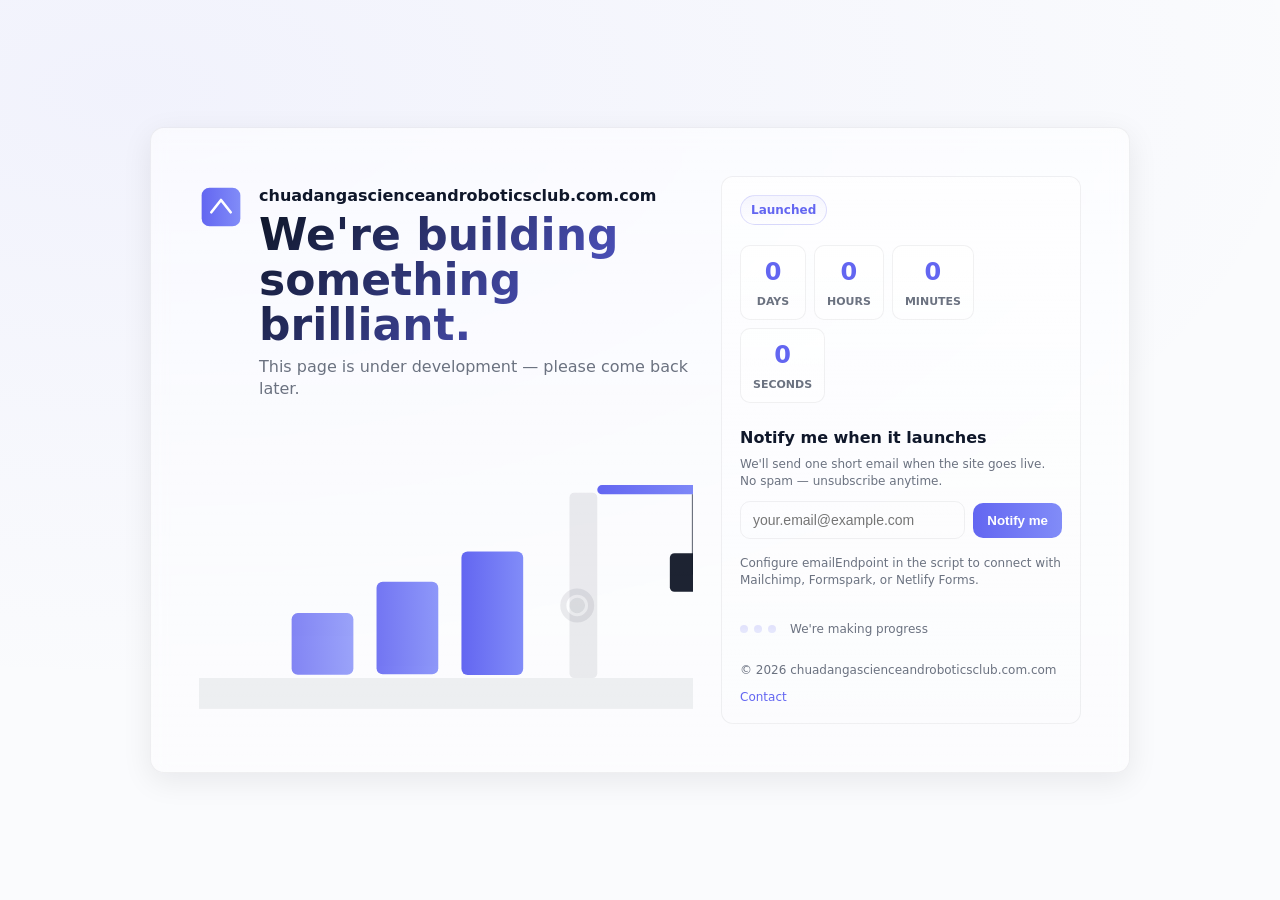
==== index.html @ 683933fe "Create index.html" ====
<!doctype html>
<html lang="en-GB">
<head>
<meta charset="utf-8">
<meta name="viewport" content="width=device-width,initial-scale=1">
<title>Site Coming Soon — YourSite</title>
<meta name="description" content="We're building something brilliant. This page is under development — please come back later.">
<meta name="theme-color" content="#6366f1">
<link rel="icon" href="data:image/svg+xml,%3Csvg xmlns='http://www.w3.org/2000/svg' viewBox='0 0 100 100'%3E%3Ccircle cx='50' cy='50' r='48' fill='%236366f1'/%3E%3Cpath d='M30 60 L50 30 L70 60' stroke='%23fff' stroke-width='6' stroke-linecap='round' stroke-linejoin='round' fill='none'/%3E%3C/svg%3E">

<!-- Structured Data -->
<script type="application/ld+json">
{
  "@context": "https://schema.org",
  "@type": "WebSite",
  "name": "YourSite",
  "url": "https://yoursite.com",
  "description": "We're building something brilliant. This page is under development — please come back later."
}
</script>

<style>
/* ==================== Base & CSS Variables ==================== */
:root {
  --bg: #fafbfd;
  --card: #ffffff;
  --muted: #6b7280;
  --accent-1: #6366f1;
  --accent-2: #818cf8;
  --glass: rgba(255, 255, 255, 0.6);
  --glass-border: rgba(16, 24, 40, 0.06);
  --text: #0f172a;
  --radius: 14px;
  --transition: 300ms cubic-bezier(0.2, 0.9, 0.2, 1);
  --focus: 3px solid rgba(99, 102, 241, 0.18);
  --success: #10b981;
  --error: #ef4444;
}

/* ==================== Reset & Layout ==================== */
*, *::before, *::after {
  box-sizing: border-box;
  margin: 0;
  padding: 0;
}

html, body {
  height: 100%;
}

body {
  font-family: Inter, ui-sans-serif, system-ui, -apple-system, BlinkMacSystemFont, 'Segoe UI', Roboto, Oxygen, Ubuntu, Cantarell, sans-serif;
  background: radial-gradient(1200px 600px at 10% 10%, rgba(99, 102, 241, 0.06), transparent),
              linear-gradient(180deg, var(--bg), var(--bg));
  color: var(--text);
  -webkit-font-smoothing: antialiased;
  -moz-osx-font-smoothing: grayscale;
  line-height: 1.4;
  padding: clamp(20px, 6vw, 48px);
  transition: background var(--transition), color var(--transition);
  display: flex;
  align-items: center;
  justify-content: center;
}

/* ==================== Main Container ==================== */
.container {
  width: 100%;
  max-width: 980px;
  background: linear-gradient(180deg, rgba(255, 255, 255, 0.6), rgba(255, 255, 255, 0.35));
  backdrop-filter: blur(8px) saturate(120%);
  border-radius: var(--radius);
  border: 1px solid var(--glass-border);
  box-shadow: 0 8px 30px rgba(2, 6, 23, 0.08);
  padding: clamp(20px, 4vw, 48px);
  display: grid;
  grid-template-columns: 1fr 360px;
  gap: 28px;
  align-items: center;
  transition: all var(--transition);
}

/* ==================== Responsive Breakpoints ==================== */

/* Tablet landscape and below (880px) */
@media (max-width: 880px) {
  .container {
    grid-template-columns: 1fr;
    padding: clamp(16px, 4vw, 32px);
    gap: 20px;
  }
  .illustration {
    order: -1;
  }
  .right {
    padding: 16px;
  }
}

/* Tablet portrait (768px) */
@media (max-width: 768px) {
  body {
    padding: clamp(16px, 4vw, 24px);
  }
  
  .container {
    padding: 20px;
    gap: 18px;
  }
  
  .header {
    flex-direction: column;
    gap: 12px;
  }
  
  .brand {
    flex-direction: row;
    align-items: center;
    gap: 10px;
  }
  
  .title {
    font-size: clamp(24px, 6vw, 36px);
  }
  
  .sub {
    font-size: clamp(14px, 3.5vw, 16px);
  }
  
  .right {
    padding: 16px;
  }
  
  .countdown {
    gap: 6px;
  }
  
  .countdown .unit {
    min-width: 60px;
    padding: 8px 10px;
  }
  
  .countdown .val {
    font-size: 1.25rem;
  }
}

/* Mobile landscape (640px) */
@media (max-width: 640px) {
  body {
    padding: 12px;
  }
  
  .container {
    padding: 16px;
    border-radius: 12px;
    gap: 16px;
  }
  
  .header {
    gap: 10px;
  }
  
  .brand svg {
    width: 36px;
    height: 36px;
  }
  
  .title {
    font-size: clamp(22px, 7vw, 28px);
    margin: 4px 0;
  }
  
  .sub {
    font-size: 14px;
    margin: 6px 0 12px 0;
  }
  
  .illustration {
    margin-top: 8px;
  }
  
  .right {
    padding: 14px;
    gap: 10px;
  }
  
  .countdown {
    grid-template-columns: repeat(2, 1fr);
    gap: 6px;
  }
  
  .countdown .unit {
    min-width: auto;
    padding: 10px 8px;
  }
  
  .countdown .val {
    font-size: 1.5rem;
  }
  
  .countdown .kv {
    font-size: 10px;
  }
  
  .form-label {
    font-size: 15px;
  }
  
  .input {
    flex-direction: column;
    gap: 8px;
  }
  
  .input input[type="email"],
  .input button {
    width: 100%;
  }
  
  .input button {
    padding: 12px 14px;
  }
  
  .footer {
    flex-direction: column;
    align-items: flex-start;
    gap: 6px;
  }
}

/* Mobile portrait (480px) */
@media (max-width: 480px) {
  body {
    padding: 10px;
  }
  
  .container {
    padding: 14px;
    gap: 14px;
  }
  
  .brand svg {
    width: 32px;
    height: 32px;
  }
  
  .brand strong {
    font-size: 0.9rem;
  }
  
  .title {
    font-size: clamp(20px, 8vw, 26px);
    line-height: 1.1;
  }
  
  .sub {
    font-size: 13px;
  }
  
  .right {
    padding: 12px;
  }
  
  .badge {
    font-size: 11px;
    padding: 5px 9px;
  }
  
  .countdown .unit {
    padding: 8px 6px;
    border-radius: 8px;
  }
  
  .countdown .val {
    font-size: 1.25rem;
  }
  
  .form-label {
    font-size: 14px;
  }
  
  .helper {
    font-size: 11px;
  }
  
  .input input[type="email"] {
    padding: 10px;
    font-size: 14px;
  }
  
  .input button {
    padding: 11px 14px;
    font-size: 14px;
  }
  
  .socials a {
    width: 36px;
    height: 36px;
  }
  
  .progress {
    gap: 5px;
  }
  
  .dot {
    width: 7px;
    height: 7px;
  }
  
  .footer {
    font-size: 11px;
  }
}

/* Small mobile (360px) */
@media (max-width: 360px) {
  body {
    padding: 8px;
  }
  
  .container {
    padding: 12px;
    gap: 12px;
  }
  
  .brand {
    gap: 8px;
  }
  
  .brand svg {
    width: 28px;
    height: 28px;
  }
  
  .brand strong {
    font-size: 0.85rem;
  }
  
  .title {
    font-size: 18px;
  }
  
  .sub {
    font-size: 12px;
  }
  
  .right {
    padding: 10px;
    gap: 8px;
  }
  
  .countdown {
    gap: 5px;
  }
  
  .countdown .unit {
    padding: 6px 4px;
    min-width: auto;
  }
  
  .countdown .val {
    font-size: 1.1rem;
  }
  
  .countdown .kv {
    font-size: 9px;
    margin-top: 2px;
  }
  
  .form-label {
    font-size: 13px;
  }
  
  .helper {
    font-size: 10px;
  }
  
  .input input[type="email"] {
    padding: 9px;
    font-size: 13px;
  }
  
  .input button {
    padding: 10px 12px;
    font-size: 13px;
  }
  
  .socials a {
    width: 34px;
    height: 34px;
  }
  
  .socials svg {
    width: 14px;
    height: 14px;
  }
  
  .progress .kv {
    font-size: 11px;
  }
}

/* Extra wide screens (1400px+) */
@media (min-width: 1400px) {
  .container {
    max-width: 1200px;
    padding: clamp(32px, 5vw, 60px);
    gap: 40px;
  }
  
  .title {
    font-size: clamp(36px, 4vw, 52px);
  }
  
  .sub {
    font-size: clamp(16px, 2vw, 18px);
  }
  
  .right {
    padding: 24px;
  }
  
  .countdown .unit {
    min-width: 80px;
    padding: 14px 16px;
  }
  
  .countdown .val {
    font-size: 2rem;
  }
}

/* Landscape orientation adjustments */
@media (max-height: 600px) and (orientation: landscape) {
  body {
    padding: 12px;
  }
  
  .container {
    padding: 16px;
    gap: 16px;
  }
  
  .illustration {
    max-width: 400px;
  }
  
  .title {
    font-size: clamp(20px, 4vw, 32px);
    margin: 4px 0;
  }
  
  .sub {
    font-size: 14px;
    margin: 4px 0 8px 0;
  }
  
  .right {
    padding: 12px;
    gap: 8px;
  }
  
  .countdown {
    gap: 6px;
  }
  
  .countdown .unit {
    padding: 6px 8px;
  }
  
  .countdown .val {
    font-size: 1.2rem;
  }
  
  .countdown .kv {
    font-size: 10px;
  }
}

/* ==================== Header & Branding ==================== */
.header {
  display: flex;
  gap: 16px;
  align-items: flex-start;
}

.brand {
  display: flex;
  gap: 12px;
  align-items: center;
}

.brand strong {
  display: block;
  font-size: 1rem;
  letter-spacing: 0.2px;
}

.title {
  font-size: clamp(28px, 4.5vw, 44px);
  margin: 6px 0;
  font-weight: 700;
  line-height: 1.02;
  background: linear-gradient(135deg, var(--text) 0%, var(--accent-1) 100%);
  -webkit-background-clip: text;
  -webkit-text-fill-color: transparent;
  background-clip: text;
}

.sub {
  color: var(--muted);
  margin: 8px 0 16px 0;
  font-size: clamp(14px, 2.2vw, 16px);
}

/* ==================== Illustration ==================== */
.illustration {
  margin-top: 14px;
  animation: float 3s ease-in-out infinite;
}

@keyframes float {
  0%, 100% {
    transform: translateY(0);
  }
  50% {
    transform: translateY(-10px);
  }
}

.illustration svg {
  width: 100%;
  height: auto;
}

/* ==================== Right Column (Form Area) ==================== */
.right {
  background: linear-gradient(180deg, var(--glass), rgba(255, 255, 255, 0.02));
  border-radius: 12px;
  padding: 18px;
  border: 1px solid var(--glass-border);
  display: flex;
  flex-direction: column;
  gap: 12px;
}

/* ==================== Badge ==================== */
.badge {
  display: inline-block;
  padding: 6px 10px;
  border-radius: 999px;
  font-weight: 600;
  font-size: 12px;
  color: var(--accent-1);
  border: 1px solid rgba(99, 102, 241, 0.2);
  background: linear-gradient(180deg, rgba(99, 102, 241, 0.06), transparent);
  animation: pulse 2s ease-in-out infinite;
}

@keyframes pulse {
  0%, 100% {
    opacity: 1;
  }
  50% {
    opacity: 0.7;
  }
}

/* ==================== Countdown Timer ==================== */
.countdown {
  display: flex;
  gap: 8px;
  align-items: center;
  flex-wrap: wrap;
  margin-top: 8px;
}

.countdown .unit {
  background: linear-gradient(180deg, rgba(255, 255, 255, 0.6), rgba(255, 255, 255, 0.45));
  padding: 10px 12px;
  border-radius: 10px;
  min-width: 66px;
  text-align: center;
  font-weight: 600;
  font-size: 0.95rem;
  border: 1px solid var(--glass-border);
}

.countdown .val {
  display: block;
  color: var(--accent-1);
  font-size: 1.5rem;
  font-weight: 700;
}

.countdown .kv {
  display: block;
  font-size: 11px;
  text-transform: uppercase;
  margin-top: 4px;
  color: var(--muted);
  font-weight: 600;
}

/* ==================== Form Styles ==================== */
form {
  display: flex;
  flex-direction: column;
  gap: 10px;
}

.form-label {
  font-size: 16px;
  font-weight: 600;
  margin: 6px 0 0 0;
}

.input {
  display: flex;
  gap: 8px;
  align-items: center;
}

.input input[type="email"] {
  flex: 1;
  padding: 10px 12px;
  border-radius: 10px;
  border: 1px solid var(--glass-border);
  background: transparent;
  color: var(--text);
  outline: none;
  font-size: 14px;
  transition: all var(--transition);
}

.input input[type="email"]:focus {
  box-shadow: var(--focus);
  border-color: var(--accent-1);
}

.input button {
  padding: 10px 14px;
  border-radius: 10px;
  border: 0;
  background: linear-gradient(90deg, var(--accent-1), var(--accent-2));
  color: white;
  font-weight: 700;
  cursor: pointer;
  transition: all var(--transition);
  white-space: nowrap;
}

.input button:hover {
  transform: translateY(-2px);
  box-shadow: 0 4px 12px rgba(99, 102, 241, 0.3);
}

.input button:focus {
  box-shadow: var(--focus);
}

.input button:disabled {
  opacity: 0.6;
  cursor: not-allowed;
  transform: none;
}

/* ==================== Form Messages ==================== */
.helper {
  font-size: 12px;
  color: var(--muted);
  margin-top: 6px;
}

.success {
  color: #0f5132;
  background: #d1fae5;
  padding: 8px;
  border-radius: 8px;
  font-size: 13px;
  border: 1px solid var(--success);
}

.error {
  color: #7f1d1d;
  background: #fee2e2;
  padding: 8px;
  border-radius: 8px;
  font-size: 13px;
  border: 1px solid var(--error);
}

/* ==================== Social Links ==================== */
.socials {
  display: flex;
  gap: 10px;
  align-items: center;
  margin-top: 6px;
}

.socials a {
  display: inline-flex;
  align-items: center;
  justify-content: center;
  width: 40px;
  height: 40px;
  border-radius: 10px;
  border: 1px solid var(--glass-border);
  background: var(--glass);
  text-decoration: none;
  color: var(--text);
  transition: all var(--transition);
}

.socials a:hover {
  transform: translateY(-3px);
  box-shadow: 0 4px 12px rgba(0, 0, 0, 0.1);
  background: linear-gradient(90deg, var(--accent-1), var(--accent-2));
  color: white;
}

.socials a:focus {
  box-shadow: var(--focus);
}

/* ==================== Progress Indicator ==================== */
.progress {
  display: inline-flex;
  gap: 6px;
  align-items: center;
  margin-top: 10px;
}

.dot {
  width: 8px;
  height: 8px;
  border-radius: 999px;
  background: linear-gradient(180deg, var(--accent-1), var(--accent-2));
  opacity: 0.18;
  transform: translateY(0);
  animation: bounce 1.2s infinite ease-in-out;
}

.dot:nth-child(2) {
  animation-delay: 0.15s;
}

.dot:nth-child(3) {
  animation-delay: 0.3s;
}

@keyframes bounce {
  0% {
    opacity: 0.18;
    transform: translateY(0);
  }
  50% {
    opacity: 1;
    transform: translateY(-8px);
  }
  100% {
    opacity: 0.18;
    transform: translateY(0);
  }
}

/* ==================== Footer ==================== */
.footer {
  margin-top: 12px;
  font-size: 12px;
  color: var(--muted);
  display: flex;
  justify-content: space-between;
  align-items: center;
  gap: 10px;
  flex-wrap: wrap;
}

.footer a {
  color: var(--accent-1);
  text-decoration: none;
  transition: all var(--transition);
}

.footer a:hover {
  text-decoration: underline;
}

/* ==================== Utility Classes ==================== */
.sr-only {
  position: absolute;
  width: 1px;
  height: 1px;
  padding: 0;
  margin: -1px;
  overflow: hidden;
  clip: rect(0, 0, 0, 0);
  border: 0;
}

.hidden {
  display: none !important;
}

.kv {
  font-size: 12px;
  color: var(--muted);
}

/* ==================== Focus Visible ==================== */
:focus-visible {
  outline: var(--focus);
  outline-offset: 2px;
}

button:focus,
a:focus,
input:focus {
  outline: none;
}

/* ==================== No-JS Fallback ==================== */
.no-js-fallback {
  max-width: 720px;
  margin: 0 auto;
  background: #fff;
  padding: 20px;
  border-radius: 12px;
  border: 1px solid #eee;
}

.no-js-fallback h1 {
  margin: 0 0 8px 0;
  font-size: 22px;
}

.no-js-fallback p {
  margin: 0 0 12px 0;
  color: #555;
}
</style>
</head>
<body>
  <!-- No-JS Fallback -->
  <noscript>
    <div class="no-js-fallback">
      <h1>We're building something brilliant.</h1>
      <p>This page is under development — please come back later. JavaScript appears to be disabled. Please revisit later or contact us at <a href="mailto:hello@yoursite.com">hello@yoursite.com</a>.</p>
    </div>
  </noscript>

  <main class="container" role="main" aria-labelledby="pageTitle">
    <!-- Left Column: Branding + Illustration -->
    <section aria-label="Coming soon information">
      <div class="header">
        <div class="brand" aria-hidden="true">
          <!-- Brand Logo -->
          <svg width="44" height="44" viewBox="0 0 100 100" fill="none" xmlns="http://www.w3.org/2000/svg">
            <defs>
              <linearGradient id="brandGrad" x1="0" x2="1">
                <stop offset="0" stop-color="#6366f1"/>
                <stop offset="1" stop-color="#818cf8"/>
              </linearGradient>
            </defs>
            <rect x="6" y="6" width="88" height="88" rx="18" fill="url(#brandGrad)"/>
            <path d="M28 62 L50 34 L72 62" stroke="#fff" stroke-width="6" stroke-linecap="round" stroke-linejoin="round" fill="none"/>
          </svg>
        </div>
        <div style="flex:1">
          <strong id="siteName" style="display:block">YourSite</strong>
          <h1 id="pageTitle" class="title">We're building something brilliant.</h1>
          <p class="sub">This page is under development — please come back later.</p>
        </div>
      </div>

      <!-- Animated Illustration -->
      <div class="illustration">
        <svg viewBox="0 0 640 360" width="100%" height="auto" role="img" aria-labelledby="illTitle illDesc" preserveAspectRatio="xMidYMid meet">
          <title id="illTitle">Work in progress illustration</title>
          <desc id="illDesc">An animated crane lifting blocks — symbolic of building progress.</desc>
          <defs>
            <linearGradient id="gradA" x1="0" x2="1">
              <stop offset="0" stop-color="#6366f1"/>
              <stop offset="1" stop-color="#818cf8"/>
            </linearGradient>
          </defs>

          <!-- Ground -->
          <rect x="0" y="320" width="640" height="40" fill="rgba(15,23,42,0.06)"/>

          <!-- Building Blocks -->
          <rect x="120" y="240" width="80" height="80" fill="url(#gradA)" opacity="0.8" rx="8">
            <animate attributeName="y" values="240;235;240" dur="2s" repeatCount="indefinite"/>
          </rect>
          <rect x="230" y="200" width="80" height="120" fill="url(#gradA)" opacity="0.9" rx="8">
            <animate attributeName="y" values="200;195;200" dur="2.5s" repeatCount="indefinite"/>
          </rect>
          <rect x="340" y="160" width="80" height="160" fill="url(#gradA)" rx="8">
            <animate attributeName="y" values="160;155;160" dur="3s" repeatCount="indefinite"/>
          </rect>

          <!-- Crane -->
          <g transform="translate(450,0)">
            <rect x="30" y="80" width="36" height="240" rx="6" fill="#0f172a" opacity="0.08"/>
            <g transform="translate(0,6)">
              <!-- Crane Arm -->
              <rect x="66" y="64" width="140" height="12" rx="6" fill="url(#gradA)"/>
              <!-- Cable -->
              <line x1="190" y1="76" x2="190" y2="180" stroke="#0f172a" stroke-width="3" opacity="0.6"/>
              <!-- Lifting Block -->
              <rect id="liftBlock" x="160" y="176" width="60" height="50" rx="6" fill="#111827" opacity="0.95">
                <animate attributeName="y" values="176;140;176" dur="3.6s" repeatCount="indefinite"/>
              </rect>
              <!-- Rotating Gear -->
              <g transform="translate(40,220)">
                <circle cx="0" cy="0" r="18" fill="none" stroke="#0f172a" stroke-opacity="0.08" stroke-width="8"/>
                <g id="gear">
                  <circle cx="0" cy="0" r="10" fill="#0f172a" opacity="0.08"/>
                  <animateTransform attributeName="transform" type="rotate" from="0" to="360" dur="6s" repeatCount="indefinite"/>
                </g>
              </g>
            </g>
          </g>
        </svg>
      </div>
    </section>

    <!-- Right Column: Form & Controls -->
    <aside class="right" aria-labelledby="notifyTitle">
      <!-- Badge -->
      <div style="display:flex;justify-content:flex-start;align-items:center;">
        <div class="badge" id="statusBadge" aria-hidden="true">Work in progress</div>
      </div>

      <!-- Countdown -->
      <div id="countdownWrap" aria-live="polite" aria-atomic="true">
        <div class="countdown" id="countdown"></div>
      </div>

      <!-- Form Section -->
      <div style="margin-top:6px">
        <h2 id="notifyTitle" class="form-label">Notify me when it launches</h2>
        <p class="helper">We'll send one short email when the site goes live. No spam — unsubscribe anytime.</p>
      </div>

      <!-- Email Form -->
      <form id="notifyForm" novalidate aria-describedby="formHelp">
        <div class="input">
          <label for="email" class="sr-only">Email address</label>
          <input 
            id="email" 
            name="email" 
            type="email" 
            inputmode="email" 
            placeholder="your.email@example.com" 
            aria-required="true"
            aria-label="Email address"
          >
          <button type="submit" aria-label="Notify me">Notify me</button>
        </div>
        <div id="formHelp" class="helper">Configure emailEndpoint in the script to connect with Mailchimp, Formspark, or Netlify Forms.</div>
        <div id="formFeedback" role="status" aria-live="polite"></div>
      </form>

      <!-- Social Links -->
      <div class="socials hidden" id="socials"></div>

      <!-- Progress Indicator -->
      <div class="progress" aria-hidden="true">
        <span class="dot"></span>
        <span class="dot"></span>
        <span class="dot"></span>
        <span class="kv" style="margin-left:8px">We're making progress</span>
      </div>

      <!-- Footer -->
      <div class="footer">
        <div class="kv">© <span id="year"></span> <span id="siteName2">YourSite</span></div>
        <div class="kv"><a href="mailto:hello@yoursite.com" id="contactLink">Contact</a></div>
      </div>
    </aside>
  </main>

<script>
/* ==========================================
   CONFIGURATION OBJECT
   ========================================== 
   Change these values to customize your page:
   - siteName: Your site/brand name
   - launchDate: ISO 8601 format (e.g., "2025-12-31T23:59:59") or empty to hide countdown
   - emailEndpoint: URL for email capture (Formspree, Formspark, Netlify Forms) or empty for client-side only
   - contactEmail: Contact email address
   - socials: Social media URLs or empty strings to hide icons
   - colors: Customize the color scheme (CSS color values)
*/
const CONFIG = {
  siteName: "chuadangascienceandroboticsclub.com.com",
  launchDate: "2025-12-31T23:59:59",              // Set your launch date here
  emailEndpoint: "",                               // Example: "https://formspree.io/f/your-form-id"
  contactEmail: "infiniterabbiex@gmail.com",              // Your contact email
  socials: {
    twitter: "",                                   // Example: "https://twitter.com/yourhandle"
    linkedin: "",                                  // Example: "https://linkedin.com/company/yourcompany"
    github: ""                                     // Example: "https://github.com/yourusername"
  },
  colors: {
    accent1: "#6366f1",                            // Primary accent color
    accent2: "#818cf8"                             // Secondary accent color
  }
};

/* ========================================== Apply Colors ========================================== */
(function applyColors() {
  if (CONFIG.colors) {
    const root = document.documentElement;
    if (CONFIG.colors.accent1) root.style.setProperty('--accent-1', CONFIG.colors.accent1);
    if (CONFIG.colors.accent2) root.style.setProperty('--accent-2', CONFIG.colors.accent2);
  }
})();

/* ========================================== Apply Site Name, Year & Contact ========================================== */
document.getElementById('siteName').textContent = CONFIG.siteName;
document.getElementById('siteName2').textContent = CONFIG.siteName;
document.getElementById('year').textContent = new Date().getFullYear();
document.getElementById('contactLink').href = 'mailto:' + CONFIG.contactEmail;

/* ========================================== Countdown Timer ========================================== */
(function initCountdown() {
  const countdownEl = document.getElementById('countdown');
  const statusBadge = document.getElementById('statusBadge');
  
  function isValidDate(d) {
    return d instanceof Date && !isNaN(d);
  }
  
  function renderCountdown() {
    countdownEl.innerHTML = '';
    
    if (!CONFIG.launchDate) {
      countdownEl.style.display = 'none';
      statusBadge.textContent = 'Coming soon';
      return;
    }
    
    const target = new Date(CONFIG.launchDate);
    
    if (!isValidDate(target)) {
      countdownEl.style.display = 'none';
      statusBadge.textContent = 'Coming soon';
      return;
    }
    
    statusBadge.textContent = 'Launch scheduled';
    countdownEl.style.display = 'flex';
    
    // Create countdown units
    const units = ['days', 'hours', 'minutes', 'seconds'];
    const nodeMap = {};
    
    units.forEach(u => {
      const div = document.createElement('div');
      div.className = 'unit';
      div.setAttribute('data-unit', u);
      div.innerHTML = `
        <div class="val" aria-hidden="true">—</div>
        <div class="kv">${u}</div>
      `;
      countdownEl.appendChild(div);
      nodeMap[u] = div.querySelector('.val');
    });
    
    function updateCountdown() {
      const now = new Date();
      let diff = Math.max(0, Math.floor((target - now) / 1000));
      
      if (diff <= 0) {
        nodeMap.days.textContent = '0';
        nodeMap.hours.textContent = '0';
        nodeMap.minutes.textContent = '0';
        nodeMap.seconds.textContent = '0';
        statusBadge.textContent = 'Launched';
        clearInterval(interval);
        return;
      }
      
      const days = Math.floor(diff / 86400);
      diff -= days * 86400;
      const hours = Math.floor(diff / 3600);
      diff -= hours * 3600;
      const minutes = Math.floor(diff / 60);
      diff -= minutes * 60;
      const seconds = diff;
      
      nodeMap.days.textContent = String(days).padStart(2, '0');
      nodeMap.hours.textContent = String(hours).padStart(2, '0');
      nodeMap.minutes.textContent = String(minutes).padStart(2, '0');
      nodeMap.seconds.textContent = String(seconds).padStart(2, '0');
      
      const human = `${days} days, ${hours} hours, ${minutes} minutes, ${seconds} seconds until launch.`;
      countdownEl.setAttribute('aria-label', human);
    }
    
    updateCountdown();
    const interval = setInterval(updateCountdown, 1000);
  }
  
  renderCountdown();
})();

/* ========================================== Email Form Validation ========================================== */
(function initForm() {
  const form = document.getElementById('notifyForm');
  const email = document.getElementById('email');
  const feedback = document.getElementById('formFeedback');
  
  function validateEmail(e) {
    return /^[^\s@]+@[^\s@]+\.[^\s@]+$/.test(e);
  }
  
  form.addEventListener('submit', async function(ev) {
    ev.preventDefault();
    feedback.textContent = '';
    feedback.className = '';
    
    const val = email.value.trim();
    
    // Validation
    if (!val) {
      feedback.textContent = 'Please enter your email address.';
      feedback.className = 'error';
      email.focus();
      return;
    }
    
    if (!validateEmail(val)) {
      feedback.textContent = 'Please enter a valid email address.';
      feedback.className = 'error';
      email.focus();
      return;
    }
    
    // Disable during submission
    email.disabled = true;
    const submitBtn = form.querySelector('button[type="submit"]');
    const originalText = submitBtn.textContent;
    submitBtn.disabled = true;
    submitBtn.textContent = 'Submitting...';
    
    try {
      if (CONFIG.emailEndpoint) {
        // POST to configured endpoint
        const response = await fetch(CONFIG.emailEndpoint, {
          method: 'POST',
          headers: {
            'Content-Type': 'application/json',
          },
          body: JSON.stringify({ email: val })
        });
        
        if (response.ok) {
          feedback.textContent = 'Subscription successful — thank you!';
          feedback.className = 'success';
          form.reset();
        } else {
          throw new Error('Network response was not ok');
        }
      } else {
        // Client-side only (no backend)
        await new Promise(resolve => setTimeout(resolve, 1000));
        feedback.textContent = 'Thanks — we will notify you when the site launches.';
        feedback.className = 'success';
        
        // Optional: Store locally for developer reference
        try {
          const stored = JSON.parse(localStorage.getItem('launch_signups') || '[]');
          stored.push({ email: val, timestamp: new Date().toISOString() });
          localStorage.setItem('launch_signups', JSON.stringify(stored.slice(-100)));
        } catch (e) {
          console.warn('Could not store email locally', e);
        }
        
        form.reset();
      }
    } catch (error) {
      feedback.textContent = 'Saved locally — failed to reach email service. See console for details.';
      feedback.className = 'error';
      console.error('Email submission error:', error);
    } finally {
      email.disabled = false;
      submitBtn.disabled = false;
      submitBtn.textContent = originalText;
    }
  });
})();

/* ========================================== Social Links ========================================== */
(function initSocials() {
  const socialsEl = document.getElementById('socials');
  const s = CONFIG.socials || {};
  
  // Social icon SVGs
  const icons = {
    twitter: `<svg width="16" height="16" viewBox="0 0 24 24" fill="none"><path d="M18.244 2.25h3.308l-7.227 8.26 8.502 11.24H16.17l-5.214-6.817L4.99 21.75H1.68l7.73-8.835L1.254 2.25H8.08l4.713 6.231zm-1.161 17.52h1.833L7.084 4.126H5.117z" fill="currentColor"/></svg>`,
    linkedin: `<svg width="16" height="16" viewBox="0 0 24 24" fill="none"><path d="M4.98 3.5C4.98 4.88 3.86 6 2.48 6 1.1 6 0 4.88 0 3.5 0 2.12 1.1 1 2.48 1 3.86 1 4.98 2.12 4.98 3.5zM.24 8.5h4.48V24H.24zM8.5 8.5h4.3v2.1h.1c.6-1.1 2-2.3 4.2-2.3 4.5 0 5.3 3 5.3 6.8V24h-4.5v-7.2c0-1.7 0-3.9-2.4-3.9-2.4 0-2.7 1.8-2.7 3.8V24H8.5z" fill="currentColor"/></svg>`,
    github: `<svg width="16" height="16" viewBox="0 0 24 24" fill="none"><path d="M12 .5C5.73.5.9 5.33.9 11.6c0 4.7 3.03 8.7 7.24 10.12.53.1.72-.23.72-.5 0-.25-.01-.91-.01-1.78-2.95.64-3.57-1.42-3.57-1.42-.48-1.24-1.17-1.57-1.17-1.57-.95-.65.07-.64.07-.64 1.06.07 1.62 1.09 1.62 1.09.93 1.6 2.44 1.14 3.03.87.09-.68.37-1.14.67-1.4-2.36-.27-4.84-1.18-4.84-5.28 0-1.17.42-2.12 1.11-2.87-.11-.28-.48-1.42.11-2.96 0 0 .9-.29 2.95 1.11a10.2 10.2 0 0 1 2.69-.36c.91.01 1.84.12 2.69.36 2.05-1.4 2.95-1.11 2.95-1.11.6 1.54.23 2.68.11 2.96.69.75 1.11 1.7 1.11 2.87 0 4.11-2.49 5-4.86 5.27.38.33.72.98.72 1.98 0 1.43-.01 2.58-.01 2.93 0 .27.19.61.73.5 4.2-1.42 7.23-5.42 7.23-10.12C23.1 5.33 18.27.5 12 .5z" fill="currentColor"/></svg>`
  };
  
  const links = [];
  if (s.twitter) links.push({ href: s.twitter, icon: icons.twitter, name: 'Twitter' });
  if (s.linkedin) links.push({ href: s.linkedin, icon: icons.linkedin, name: 'LinkedIn' });
  if (s.github) links.push({ href: s.github, icon: icons.github, name: 'GitHub' });
  
  if (!links.length) {
    socialsEl.style.display = 'none';
    return;
  }
  
  socialsEl.classList.remove('hidden');
  
  links.forEach(l => {
    const a = document.createElement('a');
    a.href = l.href;
    a.target = '_blank';
    a.rel = 'noopener noreferrer';
    a.innerHTML = l.icon;
    a.title = l.name;
    a.setAttribute('aria-label', l.name);
    socialsEl.appendChild(a);
  });
})();
</script>

<!--
==========================================
QUICK START GUIDE
==========================================

## Configuration
Update the CONFIG object above with your details:

1. **siteName**: Your brand/site name
2. **launchDate**: Set to "2025-12-31T23:59:59" format (or leave empty to hide countdown)
3. **emailEndpoint**: Add your email service URL (Formspree, Formspark, etc.)
4. **contactEmail**: Your contact email address
5. **colors**: Customize accent colors (CSS hex values)
6. **socials**: Add your social media URLs

## Customizing Colors
Change the colors in CONFIG.colors:
- accent1: Primary color (default: #6366f1- Indigo)
- accent2: Secondary color (default: #818cf8 - Light Indigo)

Popular color combinations:
- Blue/Cyan: accent1: "#0ea5a5", accent2: "#2563eb"
- Purple/Pink: accent1: "#9333ea", accent2: "#ec4899"
- Green/Teal: accent1: "#059669", accent2: "#06b6d4"
- Orange/Red: accent1: "#ea580c", accent2: "#dc2626"

## Email Service Integration

### Formspree (Recommended)
1. Sign up at https://formspree.io
2. Create a new form
3. Copy your endpoint: https://formspree.io/f/YOUR_FORM_ID
4. Set CONFIG.emailEndpoint = "https://formspree.io/f/YOUR_FORM_ID"

### Formspark
1. Sign up at https://formspark.io
2. Create a form and get your endpoint
3. Set CONFIG.emailEndpoint to your Formspark URL

### Netlify Forms
1. Deploy to Netlify
2. Add name="netlify" to the <form> tag
3. Submissions appear in Netlify dashboard

### Mailchimp
1. Create an embedded form in Mailchimp
2. Use the action URL as your endpoint
3. May require CORS configuration

## Countdown Timer
Set your launch date in ISO 8601 format:
- Full date & time: "2025-12-31T23:59:59"
- With timezone: "2025-12-31T23:59:59+00:00"
- Leave empty "" to hide countdown

## Copyright & Contact
The footer automatically shows:
- Current year (updates automatically)
- Your site name
- Contact email link

Both update from CONFIG settings.

## Social Media Links
Add your social URLs in CONFIG.socials:
- twitter: "https://twitter.com/yourhandle"
- linkedin: "https://linkedin.com/company/yourcompany"
- github: "https://github.com/yourusername"

Leave empty "" to hide icons.

## Deployment
This is a single HTML file - upload to:
- Netlify (drag & drop)
- Vercel
- GitHub Pages
- Any static host

## File Size
- Total: ~25-30KB (unminified)
- No external dependencies
- Loads in <1 second

## Browser Support
- Chrome/Edge: Latest 2 versions
- Firefox: Latest 2 versions
- Safari: Latest 2 versions
- Mobile: iOS 12+, Chrome Android

## Accessibility Features
✓ Semantic HTML structure
✓ ARIA labels and roles
✓ Keyboard navigation
✓ Screen reader support
✓ Focus indicators
✓ Form validation messages

## What's NOT Included
✗ Dark/Light mode toggle (removed as requested)
✗ Reduced motion toggle (removed as requested)
✗ Analytics or tracking
✗ Cookie notices
✗ Backend server

## Production Checklist
Before launching:
□ Update CONFIG with real values
□ Set launch date for countdown
□ Configure email endpoint
□ Update contact email
□ Add social media links
□ Customize colors if desired
□ Test form submission
□ Test on mobile devices
□ Test with JavaScript disabled
□ Validate HTML
□ Check accessibility (Lighthouse)
□ Replace favicon if needed

## Need Help?
- HTML Validator: https://validator.w3.org
- Accessibility Check: Chrome Lighthouse
- Email Services: Formspree.io, Formspark.io
- Hosting: Netlify.com, Vercel.com

==========================================
END OF DOCUMENTATION
==========================================
-->

</body>
</html>
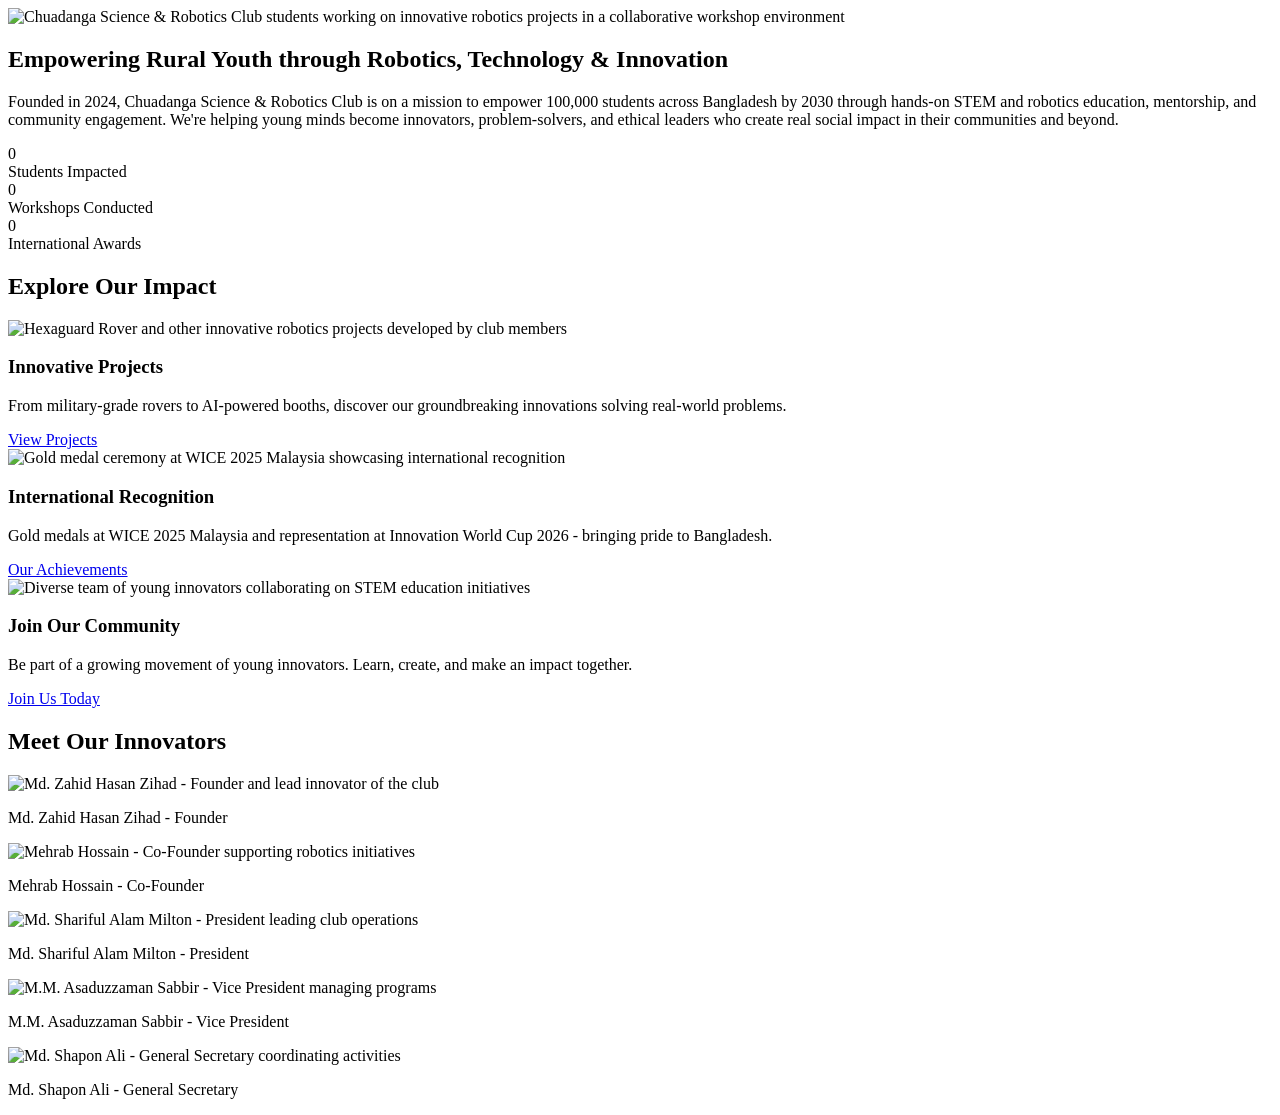
==== commit cf57943b: "Add files via upload" ====
--- a/index.html
+++ b/index.html
@@ -1,1364 +1,127 @@
-<!doctype html>
-<html lang="en-GB">
+<!DOCTYPE html>
+<html lang="en">
 <head>
-<meta charset="utf-8">
-<meta name="viewport" content="width=device-width,initial-scale=1">
-<title>Site Coming Soon — YourSite</title>
-<meta name="description" content="We're building something brilliant. This page is under development — please come back later.">
-<meta name="theme-color" content="#6366f1">
-<link rel="icon" href="data:image/svg+xml,%3Csvg xmlns='http://www.w3.org/2000/svg' viewBox='0 0 100 100'%3E%3Ccircle cx='50' cy='50' r='48' fill='%236366f1'/%3E%3Cpath d='M30 60 L50 30 L70 60' stroke='%23fff' stroke-width='6' stroke-linecap='round' stroke-linejoin='round' fill='none'/%3E%3C/svg%3E">
-
-<!-- Structured Data -->
-<script type="application/ld+json">
-{
-  "@context": "https://schema.org",
-  "@type": "WebSite",
-  "name": "YourSite",
-  "url": "https://yoursite.com",
-  "description": "We're building something brilliant. This page is under development — please come back later."
-}
-</script>
-
-<style>
-/* ==================== Base & CSS Variables ==================== */
-:root {
-  --bg: #fafbfd;
-  --card: #ffffff;
-  --muted: #6b7280;
-  --accent-1: #6366f1;
-  --accent-2: #818cf8;
-  --glass: rgba(255, 255, 255, 0.6);
-  --glass-border: rgba(16, 24, 40, 0.06);
-  --text: #0f172a;
-  --radius: 14px;
-  --transition: 300ms cubic-bezier(0.2, 0.9, 0.2, 1);
-  --focus: 3px solid rgba(99, 102, 241, 0.18);
-  --success: #10b981;
-  --error: #ef4444;
-}
-
-/* ==================== Reset & Layout ==================== */
-*, *::before, *::after {
-  box-sizing: border-box;
-  margin: 0;
-  padding: 0;
-}
-
-html, body {
-  height: 100%;
-}
-
-body {
-  font-family: Inter, ui-sans-serif, system-ui, -apple-system, BlinkMacSystemFont, 'Segoe UI', Roboto, Oxygen, Ubuntu, Cantarell, sans-serif;
-  background: radial-gradient(1200px 600px at 10% 10%, rgba(99, 102, 241, 0.06), transparent),
-              linear-gradient(180deg, var(--bg), var(--bg));
-  color: var(--text);
-  -webkit-font-smoothing: antialiased;
-  -moz-osx-font-smoothing: grayscale;
-  line-height: 1.4;
-  padding: clamp(20px, 6vw, 48px);
-  transition: background var(--transition), color var(--transition);
-  display: flex;
-  align-items: center;
-  justify-content: center;
-}
-
-/* ==================== Main Container ==================== */
-.container {
-  width: 100%;
-  max-width: 980px;
-  background: linear-gradient(180deg, rgba(255, 255, 255, 0.6), rgba(255, 255, 255, 0.35));
-  backdrop-filter: blur(8px) saturate(120%);
-  border-radius: var(--radius);
-  border: 1px solid var(--glass-border);
-  box-shadow: 0 8px 30px rgba(2, 6, 23, 0.08);
-  padding: clamp(20px, 4vw, 48px);
-  display: grid;
-  grid-template-columns: 1fr 360px;
-  gap: 28px;
-  align-items: center;
-  transition: all var(--transition);
-}
-
-/* ==================== Responsive Breakpoints ==================== */
-
-/* Tablet landscape and below (880px) */
-@media (max-width: 880px) {
-  .container {
-    grid-template-columns: 1fr;
-    padding: clamp(16px, 4vw, 32px);
-    gap: 20px;
-  }
-  .illustration {
-    order: -1;
-  }
-  .right {
-    padding: 16px;
-  }
-}
-
-/* Tablet portrait (768px) */
-@media (max-width: 768px) {
-  body {
-    padding: clamp(16px, 4vw, 24px);
-  }
-  
-  .container {
-    padding: 20px;
-    gap: 18px;
-  }
-  
-  .header {
-    flex-direction: column;
-    gap: 12px;
-  }
-  
-  .brand {
-    flex-direction: row;
-    align-items: center;
-    gap: 10px;
-  }
-  
-  .title {
-    font-size: clamp(24px, 6vw, 36px);
-  }
-  
-  .sub {
-    font-size: clamp(14px, 3.5vw, 16px);
-  }
-  
-  .right {
-    padding: 16px;
-  }
-  
-  .countdown {
-    gap: 6px;
-  }
-  
-  .countdown .unit {
-    min-width: 60px;
-    padding: 8px 10px;
-  }
-  
-  .countdown .val {
-    font-size: 1.25rem;
-  }
-}
-
-/* Mobile landscape (640px) */
-@media (max-width: 640px) {
-  body {
-    padding: 12px;
-  }
-  
-  .container {
-    padding: 16px;
-    border-radius: 12px;
-    gap: 16px;
-  }
-  
-  .header {
-    gap: 10px;
-  }
-  
-  .brand svg {
-    width: 36px;
-    height: 36px;
-  }
-  
-  .title {
-    font-size: clamp(22px, 7vw, 28px);
-    margin: 4px 0;
-  }
-  
-  .sub {
-    font-size: 14px;
-    margin: 6px 0 12px 0;
-  }
-  
-  .illustration {
-    margin-top: 8px;
-  }
-  
-  .right {
-    padding: 14px;
-    gap: 10px;
-  }
-  
-  .countdown {
-    grid-template-columns: repeat(2, 1fr);
-    gap: 6px;
-  }
-  
-  .countdown .unit {
-    min-width: auto;
-    padding: 10px 8px;
-  }
-  
-  .countdown .val {
-    font-size: 1.5rem;
-  }
-  
-  .countdown .kv {
-    font-size: 10px;
-  }
-  
-  .form-label {
-    font-size: 15px;
-  }
-  
-  .input {
-    flex-direction: column;
-    gap: 8px;
-  }
-  
-  .input input[type="email"],
-  .input button {
-    width: 100%;
-  }
-  
-  .input button {
-    padding: 12px 14px;
-  }
-  
-  .footer {
-    flex-direction: column;
-    align-items: flex-start;
-    gap: 6px;
-  }
-}
-
-/* Mobile portrait (480px) */
-@media (max-width: 480px) {
-  body {
-    padding: 10px;
-  }
-  
-  .container {
-    padding: 14px;
-    gap: 14px;
-  }
-  
-  .brand svg {
-    width: 32px;
-    height: 32px;
-  }
-  
-  .brand strong {
-    font-size: 0.9rem;
-  }
-  
-  .title {
-    font-size: clamp(20px, 8vw, 26px);
-    line-height: 1.1;
-  }
-  
-  .sub {
-    font-size: 13px;
-  }
-  
-  .right {
-    padding: 12px;
-  }
-  
-  .badge {
-    font-size: 11px;
-    padding: 5px 9px;
-  }
-  
-  .countdown .unit {
-    padding: 8px 6px;
-    border-radius: 8px;
-  }
-  
-  .countdown .val {
-    font-size: 1.25rem;
-  }
-  
-  .form-label {
-    font-size: 14px;
-  }
-  
-  .helper {
-    font-size: 11px;
-  }
-  
-  .input input[type="email"] {
-    padding: 10px;
-    font-size: 14px;
-  }
-  
-  .input button {
-    padding: 11px 14px;
-    font-size: 14px;
-  }
-  
-  .socials a {
-    width: 36px;
-    height: 36px;
-  }
-  
-  .progress {
-    gap: 5px;
-  }
-  
-  .dot {
-    width: 7px;
-    height: 7px;
-  }
-  
-  .footer {
-    font-size: 11px;
-  }
-}
-
-/* Small mobile (360px) */
-@media (max-width: 360px) {
-  body {
-    padding: 8px;
-  }
-  
-  .container {
-    padding: 12px;
-    gap: 12px;
-  }
-  
-  .brand {
-    gap: 8px;
-  }
-  
-  .brand svg {
-    width: 28px;
-    height: 28px;
-  }
-  
-  .brand strong {
-    font-size: 0.85rem;
-  }
-  
-  .title {
-    font-size: 18px;
-  }
-  
-  .sub {
-    font-size: 12px;
-  }
-  
-  .right {
-    padding: 10px;
-    gap: 8px;
-  }
-  
-  .countdown {
-    gap: 5px;
-  }
-  
-  .countdown .unit {
-    padding: 6px 4px;
-    min-width: auto;
-  }
-  
-  .countdown .val {
-    font-size: 1.1rem;
-  }
-  
-  .countdown .kv {
-    font-size: 9px;
-    margin-top: 2px;
-  }
-  
-  .form-label {
-    font-size: 13px;
-  }
-  
-  .helper {
-    font-size: 10px;
-  }
-  
-  .input input[type="email"] {
-    padding: 9px;
-    font-size: 13px;
-  }
-  
-  .input button {
-    padding: 10px 12px;
-    font-size: 13px;
-  }
-  
-  .socials a {
-    width: 34px;
-    height: 34px;
-  }
-  
-  .socials svg {
-    width: 14px;
-    height: 14px;
-  }
-  
-  .progress .kv {
-    font-size: 11px;
-  }
-}
-
-/* Extra wide screens (1400px+) */
-@media (min-width: 1400px) {
-  .container {
-    max-width: 1200px;
-    padding: clamp(32px, 5vw, 60px);
-    gap: 40px;
-  }
-  
-  .title {
-    font-size: clamp(36px, 4vw, 52px);
-  }
-  
-  .sub {
-    font-size: clamp(16px, 2vw, 18px);
-  }
-  
-  .right {
-    padding: 24px;
-  }
-  
-  .countdown .unit {
-    min-width: 80px;
-    padding: 14px 16px;
-  }
-  
-  .countdown .val {
-    font-size: 2rem;
-  }
-}
-
-/* Landscape orientation adjustments */
-@media (max-height: 600px) and (orientation: landscape) {
-  body {
-    padding: 12px;
-  }
-  
-  .container {
-    padding: 16px;
-    gap: 16px;
-  }
-  
-  .illustration {
-    max-width: 400px;
-  }
-  
-  .title {
-    font-size: clamp(20px, 4vw, 32px);
-    margin: 4px 0;
-  }
-  
-  .sub {
-    font-size: 14px;
-    margin: 4px 0 8px 0;
-  }
-  
-  .right {
-    padding: 12px;
-    gap: 8px;
-  }
-  
-  .countdown {
-    gap: 6px;
-  }
-  
-  .countdown .unit {
-    padding: 6px 8px;
-  }
-  
-  .countdown .val {
-    font-size: 1.2rem;
-  }
-  
-  .countdown .kv {
-    font-size: 10px;
-  }
-}
-
-/* ==================== Header & Branding ==================== */
-.header {
-  display: flex;
-  gap: 16px;
-  align-items: flex-start;
-}
-
-.brand {
-  display: flex;
-  gap: 12px;
-  align-items: center;
-}
-
-.brand strong {
-  display: block;
-  font-size: 1rem;
-  letter-spacing: 0.2px;
-}
-
-.title {
-  font-size: clamp(28px, 4.5vw, 44px);
-  margin: 6px 0;
-  font-weight: 700;
-  line-height: 1.02;
-  background: linear-gradient(135deg, var(--text) 0%, var(--accent-1) 100%);
-  -webkit-background-clip: text;
-  -webkit-text-fill-color: transparent;
-  background-clip: text;
-}
-
-.sub {
-  color: var(--muted);
-  margin: 8px 0 16px 0;
-  font-size: clamp(14px, 2.2vw, 16px);
-}
-
-/* ==================== Illustration ==================== */
-.illustration {
-  margin-top: 14px;
-  animation: float 3s ease-in-out infinite;
-}
-
-@keyframes float {
-  0%, 100% {
-    transform: translateY(0);
-  }
-  50% {
-    transform: translateY(-10px);
-  }
-}
-
-.illustration svg {
-  width: 100%;
-  height: auto;
-}
-
-/* ==================== Right Column (Form Area) ==================== */
-.right {
-  background: linear-gradient(180deg, var(--glass), rgba(255, 255, 255, 0.02));
-  border-radius: 12px;
-  padding: 18px;
-  border: 1px solid var(--glass-border);
-  display: flex;
-  flex-direction: column;
-  gap: 12px;
-}
-
-/* ==================== Badge ==================== */
-.badge {
-  display: inline-block;
-  padding: 6px 10px;
-  border-radius: 999px;
-  font-weight: 600;
-  font-size: 12px;
-  color: var(--accent-1);
-  border: 1px solid rgba(99, 102, 241, 0.2);
-  background: linear-gradient(180deg, rgba(99, 102, 241, 0.06), transparent);
-  animation: pulse 2s ease-in-out infinite;
-}
-
-@keyframes pulse {
-  0%, 100% {
-    opacity: 1;
-  }
-  50% {
-    opacity: 0.7;
-  }
-}
-
-/* ==================== Countdown Timer ==================== */
-.countdown {
-  display: flex;
-  gap: 8px;
-  align-items: center;
-  flex-wrap: wrap;
-  margin-top: 8px;
-}
-
-.countdown .unit {
-  background: linear-gradient(180deg, rgba(255, 255, 255, 0.6), rgba(255, 255, 255, 0.45));
-  padding: 10px 12px;
-  border-radius: 10px;
-  min-width: 66px;
-  text-align: center;
-  font-weight: 600;
-  font-size: 0.95rem;
-  border: 1px solid var(--glass-border);
-}
-
-.countdown .val {
-  display: block;
-  color: var(--accent-1);
-  font-size: 1.5rem;
-  font-weight: 700;
-}
-
-.countdown .kv {
-  display: block;
-  font-size: 11px;
-  text-transform: uppercase;
-  margin-top: 4px;
-  color: var(--muted);
-  font-weight: 600;
-}
-
-/* ==================== Form Styles ==================== */
-form {
-  display: flex;
-  flex-direction: column;
-  gap: 10px;
-}
-
-.form-label {
-  font-size: 16px;
-  font-weight: 600;
-  margin: 6px 0 0 0;
-}
-
-.input {
-  display: flex;
-  gap: 8px;
-  align-items: center;
-}
-
-.input input[type="email"] {
-  flex: 1;
-  padding: 10px 12px;
-  border-radius: 10px;
-  border: 1px solid var(--glass-border);
-  background: transparent;
-  color: var(--text);
-  outline: none;
-  font-size: 14px;
-  transition: all var(--transition);
-}
-
-.input input[type="email"]:focus {
-  box-shadow: var(--focus);
-  border-color: var(--accent-1);
-}
-
-.input button {
-  padding: 10px 14px;
-  border-radius: 10px;
-  border: 0;
-  background: linear-gradient(90deg, var(--accent-1), var(--accent-2));
-  color: white;
-  font-weight: 700;
-  cursor: pointer;
-  transition: all var(--transition);
-  white-space: nowrap;
-}
-
-.input button:hover {
-  transform: translateY(-2px);
-  box-shadow: 0 4px 12px rgba(99, 102, 241, 0.3);
-}
-
-.input button:focus {
-  box-shadow: var(--focus);
-}
-
-.input button:disabled {
-  opacity: 0.6;
-  cursor: not-allowed;
-  transform: none;
-}
-
-/* ==================== Form Messages ==================== */
-.helper {
-  font-size: 12px;
-  color: var(--muted);
-  margin-top: 6px;
-}
-
-.success {
-  color: #0f5132;
-  background: #d1fae5;
-  padding: 8px;
-  border-radius: 8px;
-  font-size: 13px;
-  border: 1px solid var(--success);
-}
-
-.error {
-  color: #7f1d1d;
-  background: #fee2e2;
-  padding: 8px;
-  border-radius: 8px;
-  font-size: 13px;
-  border: 1px solid var(--error);
-}
-
-/* ==================== Social Links ==================== */
-.socials {
-  display: flex;
-  gap: 10px;
-  align-items: center;
-  margin-top: 6px;
-}
-
-.socials a {
-  display: inline-flex;
-  align-items: center;
-  justify-content: center;
-  width: 40px;
-  height: 40px;
-  border-radius: 10px;
-  border: 1px solid var(--glass-border);
-  background: var(--glass);
-  text-decoration: none;
-  color: var(--text);
-  transition: all var(--transition);
-}
-
-.socials a:hover {
-  transform: translateY(-3px);
-  box-shadow: 0 4px 12px rgba(0, 0, 0, 0.1);
-  background: linear-gradient(90deg, var(--accent-1), var(--accent-2));
-  color: white;
-}
-
-.socials a:focus {
-  box-shadow: var(--focus);
-}
-
-/* ==================== Progress Indicator ==================== */
-.progress {
-  display: inline-flex;
-  gap: 6px;
-  align-items: center;
-  margin-top: 10px;
-}
-
-.dot {
-  width: 8px;
-  height: 8px;
-  border-radius: 999px;
-  background: linear-gradient(180deg, var(--accent-1), var(--accent-2));
-  opacity: 0.18;
-  transform: translateY(0);
-  animation: bounce 1.2s infinite ease-in-out;
-}
-
-.dot:nth-child(2) {
-  animation-delay: 0.15s;
-}
-
-.dot:nth-child(3) {
-  animation-delay: 0.3s;
-}
-
-@keyframes bounce {
-  0% {
-    opacity: 0.18;
-    transform: translateY(0);
-  }
-  50% {
-    opacity: 1;
-    transform: translateY(-8px);
-  }
-  100% {
-    opacity: 0.18;
-    transform: translateY(0);
-  }
-}
-
-/* ==================== Footer ==================== */
-.footer {
-  margin-top: 12px;
-  font-size: 12px;
-  color: var(--muted);
-  display: flex;
-  justify-content: space-between;
-  align-items: center;
-  gap: 10px;
-  flex-wrap: wrap;
-}
-
-.footer a {
-  color: var(--accent-1);
-  text-decoration: none;
-  transition: all var(--transition);
-}
-
-.footer a:hover {
-  text-decoration: underline;
-}
-
-/* ==================== Utility Classes ==================== */
-.sr-only {
-  position: absolute;
-  width: 1px;
-  height: 1px;
-  padding: 0;
-  margin: -1px;
-  overflow: hidden;
-  clip: rect(0, 0, 0, 0);
-  border: 0;
-}
-
-.hidden {
-  display: none !important;
-}
-
-.kv {
-  font-size: 12px;
-  color: var(--muted);
-}
-
-/* ==================== Focus Visible ==================== */
-:focus-visible {
-  outline: var(--focus);
-  outline-offset: 2px;
-}
-
-button:focus,
-a:focus,
-input:focus {
-  outline: none;
-}
-
-/* ==================== No-JS Fallback ==================== */
-.no-js-fallback {
-  max-width: 720px;
-  margin: 0 auto;
-  background: #fff;
-  padding: 20px;
-  border-radius: 12px;
-  border: 1px solid #eee;
-}
-
-.no-js-fallback h1 {
-  margin: 0 0 8px 0;
-  font-size: 22px;
-}
-
-.no-js-fallback p {
-  margin: 0 0 12px 0;
-  color: #555;
-}
-</style>
+    <meta charset="UTF-8">
+    <meta name="viewport" content="width=device-width, initial-scale=1.0">
+    <meta name="description" content="Chuadanga Science & Robotics Club - Empowering rural youth through robotics, technology and innovation">
+    <title>Chuadanga Science & Robotics Club - Home</title>
+    <link rel="stylesheet" href="assets/css/style.css">
+    <link rel="preconnect" href="https://fonts.googleapis.com">
+    <link rel="preconnect" href="https://fonts.gstatic.com" crossorigin>
+    <link href="https://fonts.googleapis.com/css2?family=Orbitron:wght@400;500;700;900&family=Poppins:wght@300;400;500;600;700&display=swap" rel="stylesheet">
 </head>
 <body>
-  <!-- No-JS Fallback -->
-  <noscript>
-    <div class="no-js-fallback">
-      <h1>We're building something brilliant.</h1>
-      <p>This page is under development — please come back later. JavaScript appears to be disabled. Please revisit later or contact us at <a href="mailto:hello@yoursite.com">hello@yoursite.com</a>.</p>
-    </div>
-  </noscript>
+    <!-- Content sourced from: club overall report - Copy (1).pdf -->
+    
+    <!-- Navbar will be injected here -->
+    <div id="navbar-container"></div>
 
-  <main class="container" role="main" aria-labelledby="pageTitle">
-    <!-- Left Column: Branding + Illustration -->
-    <section aria-label="Coming soon information">
-      <div class="header">
-        <div class="brand" aria-hidden="true">
-          <!-- Brand Logo -->
-          <svg width="44" height="44" viewBox="0 0 100 100" fill="none" xmlns="http://www.w3.org/2000/svg">
-            <defs>
-              <linearGradient id="brandGrad" x1="0" x2="1">
-                <stop offset="0" stop-color="#6366f1"/>
-                <stop offset="1" stop-color="#818cf8"/>
-              </linearGradient>
-            </defs>
-            <rect x="6" y="6" width="88" height="88" rx="18" fill="url(#brandGrad)"/>
-            <path d="M28 62 L50 34 L72 62" stroke="#fff" stroke-width="6" stroke-linecap="round" stroke-linejoin="round" fill="none"/>
-          </svg>
+    <!-- Hero Banner -->
+    <section class="hero-banner">
+        <img src="assets/images/banner-home.jpg" alt="Chuadanga Science & Robotics Club students working on innovative robotics projects in a collaborative workshop environment" loading="eager">
+        <div class="hero-overlay">
+            <h1 class="hero-title">Empowering Rural Youth through Robotics, Technology & Innovation</h1>
         </div>
-        <div style="flex:1">
-          <strong id="siteName" style="display:block">YourSite</strong>
-          <h1 id="pageTitle" class="title">We're building something brilliant.</h1>
-          <p class="sub">This page is under development — please come back later.</p>
-        </div>
-      </div>
-
-      <!-- Animated Illustration -->
-      <div class="illustration">
-        <svg viewBox="0 0 640 360" width="100%" height="auto" role="img" aria-labelledby="illTitle illDesc" preserveAspectRatio="xMidYMid meet">
-          <title id="illTitle">Work in progress illustration</title>
-          <desc id="illDesc">An animated crane lifting blocks — symbolic of building progress.</desc>
-          <defs>
-            <linearGradient id="gradA" x1="0" x2="1">
-              <stop offset="0" stop-color="#6366f1"/>
-              <stop offset="1" stop-color="#818cf8"/>
-            </linearGradient>
-          </defs>
-
-          <!-- Ground -->
-          <rect x="0" y="320" width="640" height="40" fill="rgba(15,23,42,0.06)"/>
-
-          <!-- Building Blocks -->
-          <rect x="120" y="240" width="80" height="80" fill="url(#gradA)" opacity="0.8" rx="8">
-            <animate attributeName="y" values="240;235;240" dur="2s" repeatCount="indefinite"/>
-          </rect>
-          <rect x="230" y="200" width="80" height="120" fill="url(#gradA)" opacity="0.9" rx="8">
-            <animate attributeName="y" values="200;195;200" dur="2.5s" repeatCount="indefinite"/>
-          </rect>
-          <rect x="340" y="160" width="80" height="160" fill="url(#gradA)" rx="8">
-            <animate attributeName="y" values="160;155;160" dur="3s" repeatCount="indefinite"/>
-          </rect>
-
-          <!-- Crane -->
-          <g transform="translate(450,0)">
-            <rect x="30" y="80" width="36" height="240" rx="6" fill="#0f172a" opacity="0.08"/>
-            <g transform="translate(0,6)">
-              <!-- Crane Arm -->
-              <rect x="66" y="64" width="140" height="12" rx="6" fill="url(#gradA)"/>
-              <!-- Cable -->
-              <line x1="190" y1="76" x2="190" y2="180" stroke="#0f172a" stroke-width="3" opacity="0.6"/>
-              <!-- Lifting Block -->
-              <rect id="liftBlock" x="160" y="176" width="60" height="50" rx="6" fill="#111827" opacity="0.95">
-                <animate attributeName="y" values="176;140;176" dur="3.6s" repeatCount="indefinite"/>
-              </rect>
-              <!-- Rotating Gear -->
-              <g transform="translate(40,220)">
-                <circle cx="0" cy="0" r="18" fill="none" stroke="#0f172a" stroke-opacity="0.08" stroke-width="8"/>
-                <g id="gear">
-                  <circle cx="0" cy="0" r="10" fill="#0f172a" opacity="0.08"/>
-                  <animateTransform attributeName="transform" type="rotate" from="0" to="360" dur="6s" repeatCount="indefinite"/>
-                </g>
-              </g>
-            </g>
-          </g>
-        </svg>
-      </div>
     </section>
 
-    <!-- Right Column: Form & Controls -->
-    <aside class="right" aria-labelledby="notifyTitle">
-      <!-- Badge -->
-      <div style="display:flex;justify-content:flex-start;align-items:center;">
-        <div class="badge" id="statusBadge" aria-hidden="true">Work in progress</div>
-      </div>
+    <!-- Introduction Section -->
+    <section class="container intro-section">
+        <div class="section-content">
+            <p class="intro-text">Founded in 2024, Chuadanga Science & Robotics Club is on a mission to empower 100,000 students across Bangladesh by 2030 through hands-on STEM and robotics education, mentorship, and community engagement. We're helping young minds become innovators, problem-solvers, and ethical leaders who create real social impact in their communities and beyond.</p>
+        </div>
+    </section>
 
-      <!-- Countdown -->
-      <div id="countdownWrap" aria-live="polite" aria-atomic="true">
-        <div class="countdown" id="countdown"></div>
-      </div>
+    <!-- Animated Counters -->
+    <section class="stats-section">
+        <div class="container">
+            <div class="stats-grid">
+                <div class="stat-card">
+                    <div class="stat-number" data-target="5000">0</div>
+                    <div class="stat-label">Students Impacted</div>
+                </div>
+                <div class="stat-card">
+                    <div class="stat-number" data-target="100">0</div>
+                    <div class="stat-label">Workshops Conducted</div>
+                </div>
+                <div class="stat-card">
+                    <div class="stat-number" data-target="10">0</div>
+                    <div class="stat-label">International Awards</div>
+                </div>
+            </div>
+        </div>
+    </section>
 
-      <!-- Form Section -->
-      <div style="margin-top:6px">
-        <h2 id="notifyTitle" class="form-label">Notify me when it launches</h2>
-        <p class="helper">We'll send one short email when the site goes live. No spam — unsubscribe anytime.</p>
-      </div>
+    <!-- Feature Cards -->
+    <section class="features-section container">
+        <h2 class="section-title">Explore Our Impact</h2>
+        <div class="features-grid">
+            <div class="feature-card">
+                <div class="feature-image">
+                    <img src="assets/images/banner-projects.jpg" alt="Hexaguard Rover and other innovative robotics projects developed by club members" loading="lazy">
+                </div>
+                <div class="feature-content">
+                    <h3>Innovative Projects</h3>
+                    <p>From military-grade rovers to AI-powered booths, discover our groundbreaking innovations solving real-world problems.</p>
+                    <a href="projects/" class="btn-primary">View Projects</a>
+                </div>
+            </div>
+            <div class="feature-card">
+                <div class="feature-image">
+                    <img src="assets/images/banner-achievements.jpg" alt="Gold medal ceremony at WICE 2025 Malaysia showcasing international recognition" loading="lazy">
+                </div>
+                <div class="feature-content">
+                    <h3>International Recognition</h3>
+                    <p>Gold medals at WICE 2025 Malaysia and representation at Innovation World Cup 2026 - bringing pride to Bangladesh.</p>
+                    <a href="achievements/" class="btn-primary">Our Achievements</a>
+                </div>
+            </div>
+            <div class="feature-card">
+                <div class="feature-image">
+                    <img src="assets/images/member1.jpg" alt="Diverse team of young innovators collaborating on STEM education initiatives" loading="lazy">
+                </div>
+                <div class="feature-content">
+                    <h3>Join Our Community</h3>
+                    <p>Be part of a growing movement of young innovators. Learn, create, and make an impact together.</p>
+                    <a href="join/" class="btn-primary">Join Us Today</a>
+                </div>
+            </div>
+        </div>
+    </section>
 
-      <!-- Email Form -->
-      <form id="notifyForm" novalidate aria-describedby="formHelp">
-        <div class="input">
-          <label for="email" class="sr-only">Email address</label>
-          <input 
-            id="email" 
-            name="email" 
-            type="email" 
-            inputmode="email" 
-            placeholder="your.email@example.com" 
-            aria-required="true"
-            aria-label="Email address"
-          >
-          <button type="submit" aria-label="Notify me">Notify me</button>
+    <!-- Member Highlights Carousel -->
+    <section class="carousel-section">
+        <div class="container">
+            <h2 class="section-title">Meet Our Innovators</h2>
+            <div class="carousel-container">
+                <div class="carousel-track">
+                    <div class="carousel-slide">
+                        <img src="assets/images/member1.jpg" alt="Md. Zahid Hasan Zihad - Founder and lead innovator of the club" loading="lazy">
+                        <p class="carousel-caption">Md. Zahid Hasan Zihad - Founder</p>
+                    </div>
+                    <div class="carousel-slide">
+                        <img src="assets/images/member2.jpg" alt="Mehrab Hossain - Co-Founder supporting robotics initiatives" loading="lazy">
+                        <p class="carousel-caption">Mehrab Hossain - Co-Founder</p>
+                    </div>
+                    <div class="carousel-slide">
+                        <img src="assets/images/member3.jpg" alt="Md. Shariful Alam Milton - President leading club operations" loading="lazy">
+                        <p class="carousel-caption">Md. Shariful Alam Milton - President</p>
+                    </div>
+                    <div class="carousel-slide">
+                        <img src="assets/images/member4.jpg" alt="M.M. Asaduzzaman Sabbir - Vice President managing programs" loading="lazy">
+                        <p class="carousel-caption">M.M. Asaduzzaman Sabbir - Vice President</p>
+                    </div>
+                    <div class="carousel-slide">
+                        <img src="assets/images/member5.jpg" alt="Md. Shapon Ali - General Secretary coordinating activities" loading="lazy">
+                        <p class="carousel-caption">Md. Shapon Ali - General Secretary</p>
+                    </div>
+                </div>
+            </div>
         </div>
-        <div id="formHelp" class="helper">Configure emailEndpoint in the script to connect with Mailchimp, Formspark, or Netlify Forms.</div>
-        <div id="formFeedback" role="status" aria-live="polite"></div>
-      </form>
+    </section>
 
-      <!-- Social Links -->
-      <div class="socials hidden" id="socials"></div>
+    <!-- Footer will be injected here -->
+    <div id="footer-container"></div>
 
-      <!-- Progress Indicator -->
-      <div class="progress" aria-hidden="true">
-        <span class="dot"></span>
-        <span class="dot"></span>
-        <span class="dot"></span>
-        <span class="kv" style="margin-left:8px">We're making progress</span>
-      </div>
-
-      <!-- Footer -->
-      <div class="footer">
-        <div class="kv">© <span id="year"></span> <span id="siteName2">YourSite</span></div>
-        <div class="kv"><a href="mailto:hello@yoursite.com" id="contactLink">Contact</a></div>
-      </div>
-    </aside>
-  </main>
-
-<script>
-/* ==========================================
-   CONFIGURATION OBJECT
-   ========================================== 
-   Change these values to customize your page:
-   - siteName: Your site/brand name
-   - launchDate: ISO 8601 format (e.g., "2025-12-31T23:59:59") or empty to hide countdown
-   - emailEndpoint: URL for email capture (Formspree, Formspark, Netlify Forms) or empty for client-side only
-   - contactEmail: Contact email address
-   - socials: Social media URLs or empty strings to hide icons
-   - colors: Customize the color scheme (CSS color values)
-*/
-const CONFIG = {
-  siteName: "chuadangascienceandroboticsclub.com.com",
-  launchDate: "2025-12-31T23:59:59",              // Set your launch date here
-  emailEndpoint: "",                               // Example: "https://formspree.io/f/your-form-id"
-  contactEmail: "infiniterabbiex@gmail.com",              // Your contact email
-  socials: {
-    twitter: "",                                   // Example: "https://twitter.com/yourhandle"
-    linkedin: "",                                  // Example: "https://linkedin.com/company/yourcompany"
-    github: ""                                     // Example: "https://github.com/yourusername"
-  },
-  colors: {
-    accent1: "#6366f1",                            // Primary accent color
-    accent2: "#818cf8"                             // Secondary accent color
-  }
-};
-
-/* ========================================== Apply Colors ========================================== */
-(function applyColors() {
-  if (CONFIG.colors) {
-    const root = document.documentElement;
-    if (CONFIG.colors.accent1) root.style.setProperty('--accent-1', CONFIG.colors.accent1);
-    if (CONFIG.colors.accent2) root.style.setProperty('--accent-2', CONFIG.colors.accent2);
-  }
-})();
-
-/* ========================================== Apply Site Name, Year & Contact ========================================== */
-document.getElementById('siteName').textContent = CONFIG.siteName;
-document.getElementById('siteName2').textContent = CONFIG.siteName;
-document.getElementById('year').textContent = new Date().getFullYear();
-document.getElementById('contactLink').href = 'mailto:' + CONFIG.contactEmail;
-
-/* ========================================== Countdown Timer ========================================== */
-(function initCountdown() {
-  const countdownEl = document.getElementById('countdown');
-  const statusBadge = document.getElementById('statusBadge');
-  
-  function isValidDate(d) {
-    return d instanceof Date && !isNaN(d);
-  }
-  
-  function renderCountdown() {
-    countdownEl.innerHTML = '';
-    
-    if (!CONFIG.launchDate) {
-      countdownEl.style.display = 'none';
-      statusBadge.textContent = 'Coming soon';
-      return;
-    }
-    
-    const target = new Date(CONFIG.launchDate);
-    
-    if (!isValidDate(target)) {
-      countdownEl.style.display = 'none';
-      statusBadge.textContent = 'Coming soon';
-      return;
-    }
-    
-    statusBadge.textContent = 'Launch scheduled';
-    countdownEl.style.display = 'flex';
-    
-    // Create countdown units
-    const units = ['days', 'hours', 'minutes', 'seconds'];
-    const nodeMap = {};
-    
-    units.forEach(u => {
-      const div = document.createElement('div');
-      div.className = 'unit';
-      div.setAttribute('data-unit', u);
-      div.innerHTML = `
-        <div class="val" aria-hidden="true">—</div>
-        <div class="kv">${u}</div>
-      `;
-      countdownEl.appendChild(div);
-      nodeMap[u] = div.querySelector('.val');
-    });
-    
-    function updateCountdown() {
-      const now = new Date();
-      let diff = Math.max(0, Math.floor((target - now) / 1000));
-      
-      if (diff <= 0) {
-        nodeMap.days.textContent = '0';
-        nodeMap.hours.textContent = '0';
-        nodeMap.minutes.textContent = '0';
-        nodeMap.seconds.textContent = '0';
-        statusBadge.textContent = 'Launched';
-        clearInterval(interval);
-        return;
-      }
-      
-      const days = Math.floor(diff / 86400);
-      diff -= days * 86400;
-      const hours = Math.floor(diff / 3600);
-      diff -= hours * 3600;
-      const minutes = Math.floor(diff / 60);
-      diff -= minutes * 60;
-      const seconds = diff;
-      
-      nodeMap.days.textContent = String(days).padStart(2, '0');
-      nodeMap.hours.textContent = String(hours).padStart(2, '0');
-      nodeMap.minutes.textContent = String(minutes).padStart(2, '0');
-      nodeMap.seconds.textContent = String(seconds).padStart(2, '0');
-      
-      const human = `${days} days, ${hours} hours, ${minutes} minutes, ${seconds} seconds until launch.`;
-      countdownEl.setAttribute('aria-label', human);
-    }
-    
-    updateCountdown();
-    const interval = setInterval(updateCountdown, 1000);
-  }
-  
-  renderCountdown();
-})();
-
-/* ========================================== Email Form Validation ========================================== */
-(function initForm() {
-  const form = document.getElementById('notifyForm');
-  const email = document.getElementById('email');
-  const feedback = document.getElementById('formFeedback');
-  
-  function validateEmail(e) {
-    return /^[^\s@]+@[^\s@]+\.[^\s@]+$/.test(e);
-  }
-  
-  form.addEventListener('submit', async function(ev) {
-    ev.preventDefault();
-    feedback.textContent = '';
-    feedback.className = '';
-    
-    const val = email.value.trim();
-    
-    // Validation
-    if (!val) {
-      feedback.textContent = 'Please enter your email address.';
-      feedback.className = 'error';
-      email.focus();
-      return;
-    }
-    
-    if (!validateEmail(val)) {
-      feedback.textContent = 'Please enter a valid email address.';
-      feedback.className = 'error';
-      email.focus();
-      return;
-    }
-    
-    // Disable during submission
-    email.disabled = true;
-    const submitBtn = form.querySelector('button[type="submit"]');
-    const originalText = submitBtn.textContent;
-    submitBtn.disabled = true;
-    submitBtn.textContent = 'Submitting...';
-    
-    try {
-      if (CONFIG.emailEndpoint) {
-        // POST to configured endpoint
-        const response = await fetch(CONFIG.emailEndpoint, {
-          method: 'POST',
-          headers: {
-            'Content-Type': 'application/json',
-          },
-          body: JSON.stringify({ email: val })
-        });
-        
-        if (response.ok) {
-          feedback.textContent = 'Subscription successful — thank you!';
-          feedback.className = 'success';
-          form.reset();
-        } else {
-          throw new Error('Network response was not ok');
-        }
-      } else {
-        // Client-side only (no backend)
-        await new Promise(resolve => setTimeout(resolve, 1000));
-        feedback.textContent = 'Thanks — we will notify you when the site launches.';
-        feedback.className = 'success';
-        
-        // Optional: Store locally for developer reference
-        try {
-          const stored = JSON.parse(localStorage.getItem('launch_signups') || '[]');
-          stored.push({ email: val, timestamp: new Date().toISOString() });
-          localStorage.setItem('launch_signups', JSON.stringify(stored.slice(-100)));
-        } catch (e) {
-          console.warn('Could not store email locally', e);
-        }
-        
-        form.reset();
-      }
-    } catch (error) {
-      feedback.textContent = 'Saved locally — failed to reach email service. See console for details.';
-      feedback.className = 'error';
-      console.error('Email submission error:', error);
-    } finally {
-      email.disabled = false;
-      submitBtn.disabled = false;
-      submitBtn.textContent = originalText;
-    }
-  });
-})();
-
-/* ========================================== Social Links ========================================== */
-(function initSocials() {
-  const socialsEl = document.getElementById('socials');
-  const s = CONFIG.socials || {};
-  
-  // Social icon SVGs
-  const icons = {
-    twitter: `<svg width="16" height="16" viewBox="0 0 24 24" fill="none"><path d="M18.244 2.25h3.308l-7.227 8.26 8.502 11.24H16.17l-5.214-6.817L4.99 21.75H1.68l7.73-8.835L1.254 2.25H8.08l4.713 6.231zm-1.161 17.52h1.833L7.084 4.126H5.117z" fill="currentColor"/></svg>`,
-    linkedin: `<svg width="16" height="16" viewBox="0 0 24 24" fill="none"><path d="M4.98 3.5C4.98 4.88 3.86 6 2.48 6 1.1 6 0 4.88 0 3.5 0 2.12 1.1 1 2.48 1 3.86 1 4.98 2.12 4.98 3.5zM.24 8.5h4.48V24H.24zM8.5 8.5h4.3v2.1h.1c.6-1.1 2-2.3 4.2-2.3 4.5 0 5.3 3 5.3 6.8V24h-4.5v-7.2c0-1.7 0-3.9-2.4-3.9-2.4 0-2.7 1.8-2.7 3.8V24H8.5z" fill="currentColor"/></svg>`,
-    github: `<svg width="16" height="16" viewBox="0 0 24 24" fill="none"><path d="M12 .5C5.73.5.9 5.33.9 11.6c0 4.7 3.03 8.7 7.24 10.12.53.1.72-.23.72-.5 0-.25-.01-.91-.01-1.78-2.95.64-3.57-1.42-3.57-1.42-.48-1.24-1.17-1.57-1.17-1.57-.95-.65.07-.64.07-.64 1.06.07 1.62 1.09 1.62 1.09.93 1.6 2.44 1.14 3.03.87.09-.68.37-1.14.67-1.4-2.36-.27-4.84-1.18-4.84-5.28 0-1.17.42-2.12 1.11-2.87-.11-.28-.48-1.42.11-2.96 0 0 .9-.29 2.95 1.11a10.2 10.2 0 0 1 2.69-.36c.91.01 1.84.12 2.69.36 2.05-1.4 2.95-1.11 2.95-1.11.6 1.54.23 2.68.11 2.96.69.75 1.11 1.7 1.11 2.87 0 4.11-2.49 5-4.86 5.27.38.33.72.98.72 1.98 0 1.43-.01 2.58-.01 2.93 0 .27.19.61.73.5 4.2-1.42 7.23-5.42 7.23-10.12C23.1 5.33 18.27.5 12 .5z" fill="currentColor"/></svg>`
-  };
-  
-  const links = [];
-  if (s.twitter) links.push({ href: s.twitter, icon: icons.twitter, name: 'Twitter' });
-  if (s.linkedin) links.push({ href: s.linkedin, icon: icons.linkedin, name: 'LinkedIn' });
-  if (s.github) links.push({ href: s.github, icon: icons.github, name: 'GitHub' });
-  
-  if (!links.length) {
-    socialsEl.style.display = 'none';
-    return;
-  }
-  
-  socialsEl.classList.remove('hidden');
-  
-  links.forEach(l => {
-    const a = document.createElement('a');
-    a.href = l.href;
-    a.target = '_blank';
-    a.rel = 'noopener noreferrer';
-    a.innerHTML = l.icon;
-    a.title = l.name;
-    a.setAttribute('aria-label', l.name);
-    socialsEl.appendChild(a);
-  });
-})();
-</script>
-
-<!--
-==========================================
-QUICK START GUIDE
-==========================================
-
-## Configuration
-Update the CONFIG object above with your details:
-
-1. **siteName**: Your brand/site name
-2. **launchDate**: Set to "2025-12-31T23:59:59" format (or leave empty to hide countdown)
-3. **emailEndpoint**: Add your email service URL (Formspree, Formspark, etc.)
-4. **contactEmail**: Your contact email address
-5. **colors**: Customize accent colors (CSS hex values)
-6. **socials**: Add your social media URLs
-
-## Customizing Colors
-Change the colors in CONFIG.colors:
-- accent1: Primary color (default: #6366f1- Indigo)
-- accent2: Secondary color (default: #818cf8 - Light Indigo)
-
-Popular color combinations:
-- Blue/Cyan: accent1: "#0ea5a5", accent2: "#2563eb"
-- Purple/Pink: accent1: "#9333ea", accent2: "#ec4899"
-- Green/Teal: accent1: "#059669", accent2: "#06b6d4"
-- Orange/Red: accent1: "#ea580c", accent2: "#dc2626"
-
-## Email Service Integration
-
-### Formspree (Recommended)
-1. Sign up at https://formspree.io
-2. Create a new form
-3. Copy your endpoint: https://formspree.io/f/YOUR_FORM_ID
-4. Set CONFIG.emailEndpoint = "https://formspree.io/f/YOUR_FORM_ID"
-
-### Formspark
-1. Sign up at https://formspark.io
-2. Create a form and get your endpoint
-3. Set CONFIG.emailEndpoint to your Formspark URL
-
-### Netlify Forms
-1. Deploy to Netlify
-2. Add name="netlify" to the <form> tag
-3. Submissions appear in Netlify dashboard
-
-### Mailchimp
-1. Create an embedded form in Mailchimp
-2. Use the action URL as your endpoint
-3. May require CORS configuration
-
-## Countdown Timer
-Set your launch date in ISO 8601 format:
-- Full date & time: "2025-12-31T23:59:59"
-- With timezone: "2025-12-31T23:59:59+00:00"
-- Leave empty "" to hide countdown
-
-## Copyright & Contact
-The footer automatically shows:
-- Current year (updates automatically)
-- Your site name
-- Contact email link
-
-Both update from CONFIG settings.
-
-## Social Media Links
-Add your social URLs in CONFIG.socials:
-- twitter: "https://twitter.com/yourhandle"
-- linkedin: "https://linkedin.com/company/yourcompany"
-- github: "https://github.com/yourusername"
-
-Leave empty "" to hide icons.
-
-## Deployment
-This is a single HTML file - upload to:
-- Netlify (drag & drop)
-- Vercel
-- GitHub Pages
-- Any static host
-
-## File Size
-- Total: ~25-30KB (unminified)
-- No external dependencies
-- Loads in <1 second
-
-## Browser Support
-- Chrome/Edge: Latest 2 versions
-- Firefox: Latest 2 versions
-- Safari: Latest 2 versions
-- Mobile: iOS 12+, Chrome Android
-
-## Accessibility Features
-✓ Semantic HTML structure
-✓ ARIA labels and roles
-✓ Keyboard navigation
-✓ Screen reader support
-✓ Focus indicators
-✓ Form validation messages
-
-## What's NOT Included
-✗ Dark/Light mode toggle (removed as requested)
-✗ Reduced motion toggle (removed as requested)
-✗ Analytics or tracking
-✗ Cookie notices
-✗ Backend server
-
-## Production Checklist
-Before launching:
-□ Update CONFIG with real values
-□ Set launch date for countdown
-□ Configure email endpoint
-□ Update contact email
-□ Add social media links
-□ Customize colors if desired
-□ Test form submission
-□ Test on mobile devices
-□ Test with JavaScript disabled
-□ Validate HTML
-□ Check accessibility (Lighthouse)
-□ Replace favicon if needed
-
-## Need Help?
-- HTML Validator: https://validator.w3.org
-- Accessibility Check: Chrome Lighthouse
-- Email Services: Formspree.io, Formspark.io
-- Hosting: Netlify.com, Vercel.com
-
-==========================================
-END OF DOCUMENTATION
-==========================================
--->
-
+    <script src="assets/js/script.js"></script>
 </body>
-</html>
+</html>
--- a/assets/css/style.css
+++ b/assets/css/style.css
@@ -0,0 +1,533 @@
+/* === MEDIA PAGE === */
+.media-intro {
+    padding: 40px 20px 20px;
+}
+
+.news-carousel {
+    padding: 60px 20px;
+    background: var(--white);
+}
+
+.carousel-wrapper {
+    position: relative;
+    max-width: 1000px;
+    margin: 0 auto;
+    overflow: hidden;
+    border-radius: 20px;
+    box-shadow: 0 10px 50px rgba(0, 0, 0, 0.1);
+}
+
+.news-slides {
+    display: flex;
+    transition: transform 0.5s ease;
+}
+
+.news-slide {
+    min-width: 100%;
+    padding: 3rem;
+    background: var(--gradient-glow);
+}
+
+.news-slide h3 {
+    color: var(--emerald);
+    margin-bottom: 1rem;
+}
+
+.news-slide .news-source {
+    color: var(--neon-teal);
+    font-weight: 600;
+    margin-bottom: 1rem;
+}
+
+.carousel-controls {
+    display: flex;
+    justify-content: center;
+    gap: 1rem;
+    margin-top: 2rem;
+}
+
+.carousel-btn {
+    width: 50px;
+    height: 50px;
+    border-radius: 50%;
+    background: var(--gradient-primary);
+    color: var(--white);
+    border: none;
+    cursor: pointer;
+    font-size: 1.5rem;
+    transition: all 0.3s ease;
+}
+
+.carousel-btn:hover {
+    transform: scale(1.1);
+    box-shadow: 0 5px 20px rgba(0, 179, 126, 0.4);
+}
+
+.video-section {
+    padding: 60px 20px;
+    background: var(--light-gray);
+}
+
+.video-grid {
+    display: grid;
+    grid-template-columns: repeat(auto-fit, minmax(400px, 1fr));
+    gap: 3rem;
+    margin-top: 3rem;
+}
+
+.video-card {
+    background: var(--white);
+    border-radius: 15px;
+    overflow: hidden;
+    box-shadow: 0 10px 30px rgba(0, 0, 0, 0.1);
+}
+
+.video-embed {
+    position: relative;
+    padding-bottom: 56.25%;
+    height: 0;
+    overflow: hidden;
+}
+
+.video-embed iframe {
+    position: absolute;
+    top: 0;
+    left: 0;
+    width: 100%;
+    height: 100%;
+    border: none;
+}
+
+.video-info {
+    padding: 1.5rem;
+}
+
+.video-info h4 {
+    color: var(--emerald);
+    margin-bottom: 0.5rem;
+}
+
+/* === JOIN PAGE === */
+.join-container {
+    display: grid;
+    grid-template-columns: 1fr 1fr;
+    gap: 4rem;
+    padding: 60px 20px;
+}
+
+.form-section,
+.members-section {
+    background: var(--white);
+    padding: 3rem;
+    border-radius: 20px;
+    box-shadow: 0 10px 40px rgba(0, 0, 0, 0.1);
+}
+
+.form-section h2,
+.members-section h2 {
+    color: var(--emerald);
+    margin-bottom: 2rem;
+}
+
+.form-group {
+    margin-bottom: 1.5rem;
+}
+
+.form-group label {
+    display: block;
+    margin-bottom: 0.5rem;
+    font-weight: 600;
+    color: var(--dark-gray);
+}
+
+.form-group input,
+.form-group select,
+.form-group textarea {
+    width: 100%;
+    padding: 12px 16px;
+    border: 2px solid var(--medium-gray);
+    border-radius: 10px;
+    font-family: var(--font-body);
+    font-size: 1rem;
+    transition: all 0.3s ease;
+}
+
+.form-group input:focus,
+.form-group select:focus,
+.form-group textarea:focus {
+    outline: none;
+    border-color: var(--emerald);
+    box-shadow: 0 0 0 3px rgba(0, 179, 126, 0.1);
+}
+
+.form-group textarea {
+    resize: vertical;
+    min-height: 100px;
+}
+
+.submit-btn {
+    width: 100%;
+    padding: 15px;
+    background: var(--gradient-primary);
+    color: var(--white);
+    border: none;
+    border-radius: 50px;
+    font-size: 1.125rem;
+    font-weight: 600;
+    cursor: pointer;
+    transition: all 0.3s ease;
+}
+
+.submit-btn:hover {
+    transform: translateY(-2px);
+    box-shadow: 0 8px 25px rgba(0, 179, 126, 0.4);
+}
+
+.success-message {
+    display: none;
+    padding: 1.5rem;
+    background: #d4edda;
+    border: 1px solid #c3e6cb;
+    border-radius: 10px;
+    color: #155724;
+    margin-top: 1rem;
+}
+
+.success-message.active {
+    display: block;
+}
+
+.filter-buttons {
+    display: flex;
+    gap: 1rem;
+    margin-bottom: 2rem;
+    flex-wrap: wrap;
+}
+
+.filter-btn {
+    padding: 8px 20px;
+    background: var(--light-gray);
+    border: 2px solid var(--medium-gray);
+    border-radius: 25px;
+    cursor: pointer;
+    font-weight: 500;
+    transition: all 0.3s ease;
+}
+
+.filter-btn:hover,
+.filter-btn.active {
+    background: var(--emerald);
+    color: var(--white);
+    border-color: var(--emerald);
+}
+
+.members-grid {
+    display: grid;
+    grid-template-columns: repeat(auto-fill, minmax(200px, 1fr));
+    gap: 2rem;
+}
+
+.member-item {
+    text-align: center;
+    transition: all 0.3s ease;
+}
+
+.member-item.hidden {
+    display: none;
+}
+
+.member-item img {
+    width: 100%;
+    height: 200px;
+    object-fit: cover;
+    border-radius: 15px;
+    margin-bottom: 1rem;
+    box-shadow: 0 5px 20px rgba(0, 0, 0, 0.1);
+}
+
+.member-item h4 {
+    color: var(--dark-gray);
+    font-size: 1rem;
+    margin-bottom: 0.25rem;
+}
+
+.member-role {
+    color: var(--emerald);
+    font-weight: 600;
+    font-size: 0.875rem;
+    margin-bottom: 0.5rem;
+}
+
+.member-bio {
+    font-size: 0.875rem;
+    color: #666;
+}
+
+/* === 404 PAGE === */
+.error-page {
+    min-height: 80vh;
+    display: flex;
+    align-items: center;
+    justify-content: center;
+    padding: 60px 20px;
+    background: linear-gradient(135deg, rgba(0, 179, 126, 0.05) 0%, rgba(0, 234, 255, 0.05) 100%);
+}
+
+.error-content {
+    text-align: center;
+    max-width: 600px;
+}
+
+.error-title {
+    font-size: 8rem;
+    background: var(--gradient-primary);
+    -webkit-background-clip: text;
+    -webkit-text-fill-color: transparent;
+    background-clip: text;
+    margin-bottom: 1rem;
+}
+
+.error-subtitle {
+    font-size: 2rem;
+    color: var(--dark-gray);
+    margin-bottom: 1rem;
+}
+
+.error-text {
+    font-size: 1.125rem;
+    color: #666;
+    margin-bottom: 2rem;
+}
+
+.error-actions {
+    display: flex;
+    gap: 1.5rem;
+    justify-content: center;
+    flex-wrap: wrap;
+}
+
+.robot-illustration {
+    width: 200px;
+    height: auto;
+    margin: 2rem auto;
+    animation: float 3s ease-in-out infinite;
+}
+
+@keyframes float {
+    0%, 100% {
+        transform: translateY(0);
+    }
+    50% {
+        transform: translateY(-20px);
+    }
+}
+
+/* === RESPONSIVE DESIGN === */
+
+/* Tablets (601px - 1024px) */
+@media screen and (max-width: 1024px) {
+    h1 { font-size: 2.5rem; }
+    h2 { font-size: 2rem; }
+    
+    .hero-title {
+        font-size: 2.5rem;
+    }
+    
+    .founder-spotlight {
+        grid-template-columns: 1fr;
+    }
+    
+    .project-card-large {
+        grid-template-columns: 1fr;
+    }
+    
+    .timeline:before {
+        left: 30px;
+    }
+    
+    .timeline-item {
+        grid-template-columns: 1fr;
+        padding-left: 60px;
+    }
+    
+    .timeline-item:nth-child(even) .timeline-content,
+    .timeline-item:nth-child(odd) .timeline-content {
+        grid-column: 1;
+        text-align: left;
+    }
+    
+    .timeline-marker {
+        left: 30px;
+    }
+    
+    .join-container {
+        grid-template-columns: 1fr;
+    }
+    
+    .footer-top {
+        grid-template-columns: 1fr;
+    }
+}
+
+/* Mobile (up to 600px) */
+@media screen and (max-width: 600px) {
+    :root {
+        --section-padding: 40px 15px;
+    }
+    
+    h1 { font-size: 2rem; }
+    h2 { font-size: 1.75rem; }
+    h3 { font-size: 1.5rem; }
+    
+    .nav-menu {
+        position: fixed;
+        left: -100%;
+        top: 80px;
+        flex-direction: column;
+        background: rgba(255, 255, 255, 0.98);
+        width: 100%;
+        text-align: center;
+        transition: 0.3s;
+        box-shadow: 0 10px 27px rgba(0, 0, 0, 0.05);
+        padding: 2rem 0;
+    }
+    
+    .nav-menu.active {
+        left: 0;
+    }
+    
+    .nav-toggle {
+        display: flex;
+    }
+    
+    .nav-toggle.active .hamburger:nth-child(1) {
+        transform: rotate(-45deg) translate(-5px, 6px);
+    }
+    
+    .nav-toggle.active .hamburger:nth-child(2) {
+        opacity: 0;
+    }
+    
+    .nav-toggle.active .hamburger:nth-child(3) {
+        transform: rotate(45deg) translate(-5px, -6px);
+    }
+    
+    .hero-banner {
+        height: 50vh;
+        min-height: 400px;
+    }
+    
+    .hero-title {
+        font-size: 1.75rem;
+    }
+    
+    .stat-number {
+        font-size: 3rem;
+    }
+    
+    .features-grid {
+        grid-template-columns: 1fr;
+    }
+    
+    .carousel-track {
+        gap: 1rem;
+    }
+    
+    .carousel-slide {
+        width: 250px;
+    }
+    
+    .stats-grid {
+        grid-template-columns: 1fr;
+        gap: 2rem;
+    }
+    
+    .mission-vision {
+        grid-template-columns: 1fr;
+    }
+    
+    .team-grid {
+        grid-template-columns: 1fr;
+    }
+    
+    .footer-links {
+        grid-template-columns: 1fr;
+    }
+    
+    .press-grid {
+        grid-template-columns: 1fr;
+    }
+    
+    .video-grid {
+        grid-template-columns: 1fr;
+    }
+    
+    .members-grid {
+        grid-template-columns: repeat(auto-fill, minmax(150px, 1fr));
+        gap: 1.5rem;
+    }
+    
+    .error-title {
+        font-size: 5rem;
+    }
+    
+    .error-subtitle {
+        font-size: 1.5rem;
+    }
+    
+    .error-actions {
+        flex-direction: column;
+    }
+    
+    .banner-overlay h1 {
+        font-size: 2rem;
+    }
+    
+    .modal-content {
+        padding: 2rem;
+        width: 95%;
+    }
+}
+
+/* === ACCESSIBILITY === */
+*:focus {
+    outline: 3px solid var(--emerald);
+    outline-offset: 2px;
+}
+
+.sr-only {
+    position: absolute;
+    width: 1px;
+    height: 1px;
+    padding: 0;
+    margin: -1px;
+    overflow: hidden;
+    clip: rect(0, 0, 0, 0);
+    white-space: nowrap;
+    border-width: 0;
+}
+
+/* === PRINT STYLES === */
+@media print {
+    .navbar,
+    .footer,
+    .btn-primary,
+    .btn-secondary {
+        display: none;
+    }
+    
+    body {
+        font-size: 12pt;
+        line-height: 1.5;
+        color: #000;
+    }
+    
+    a {
+        text-decoration: underline;
+        color: #000;
+    }
+    
+    a[href]:after {
+        content: " (" attr(href) ")";
+    }
+}
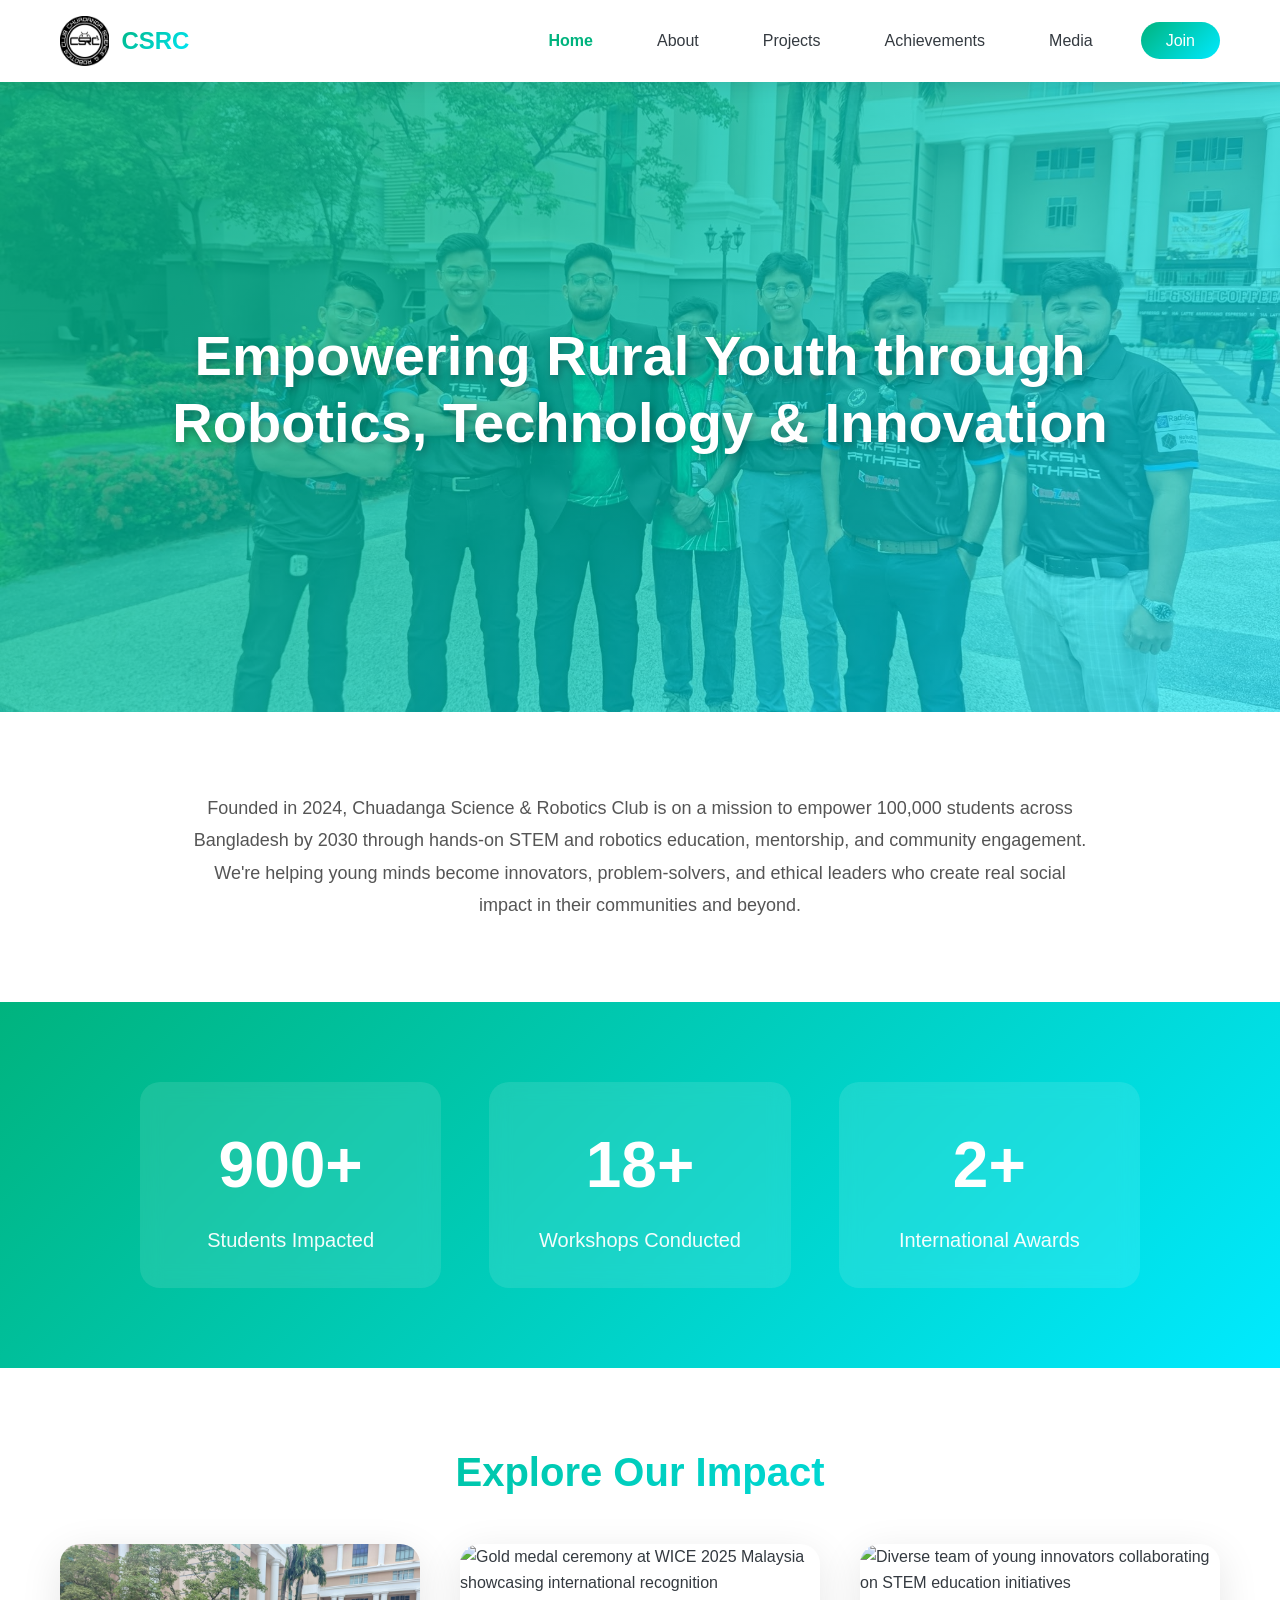
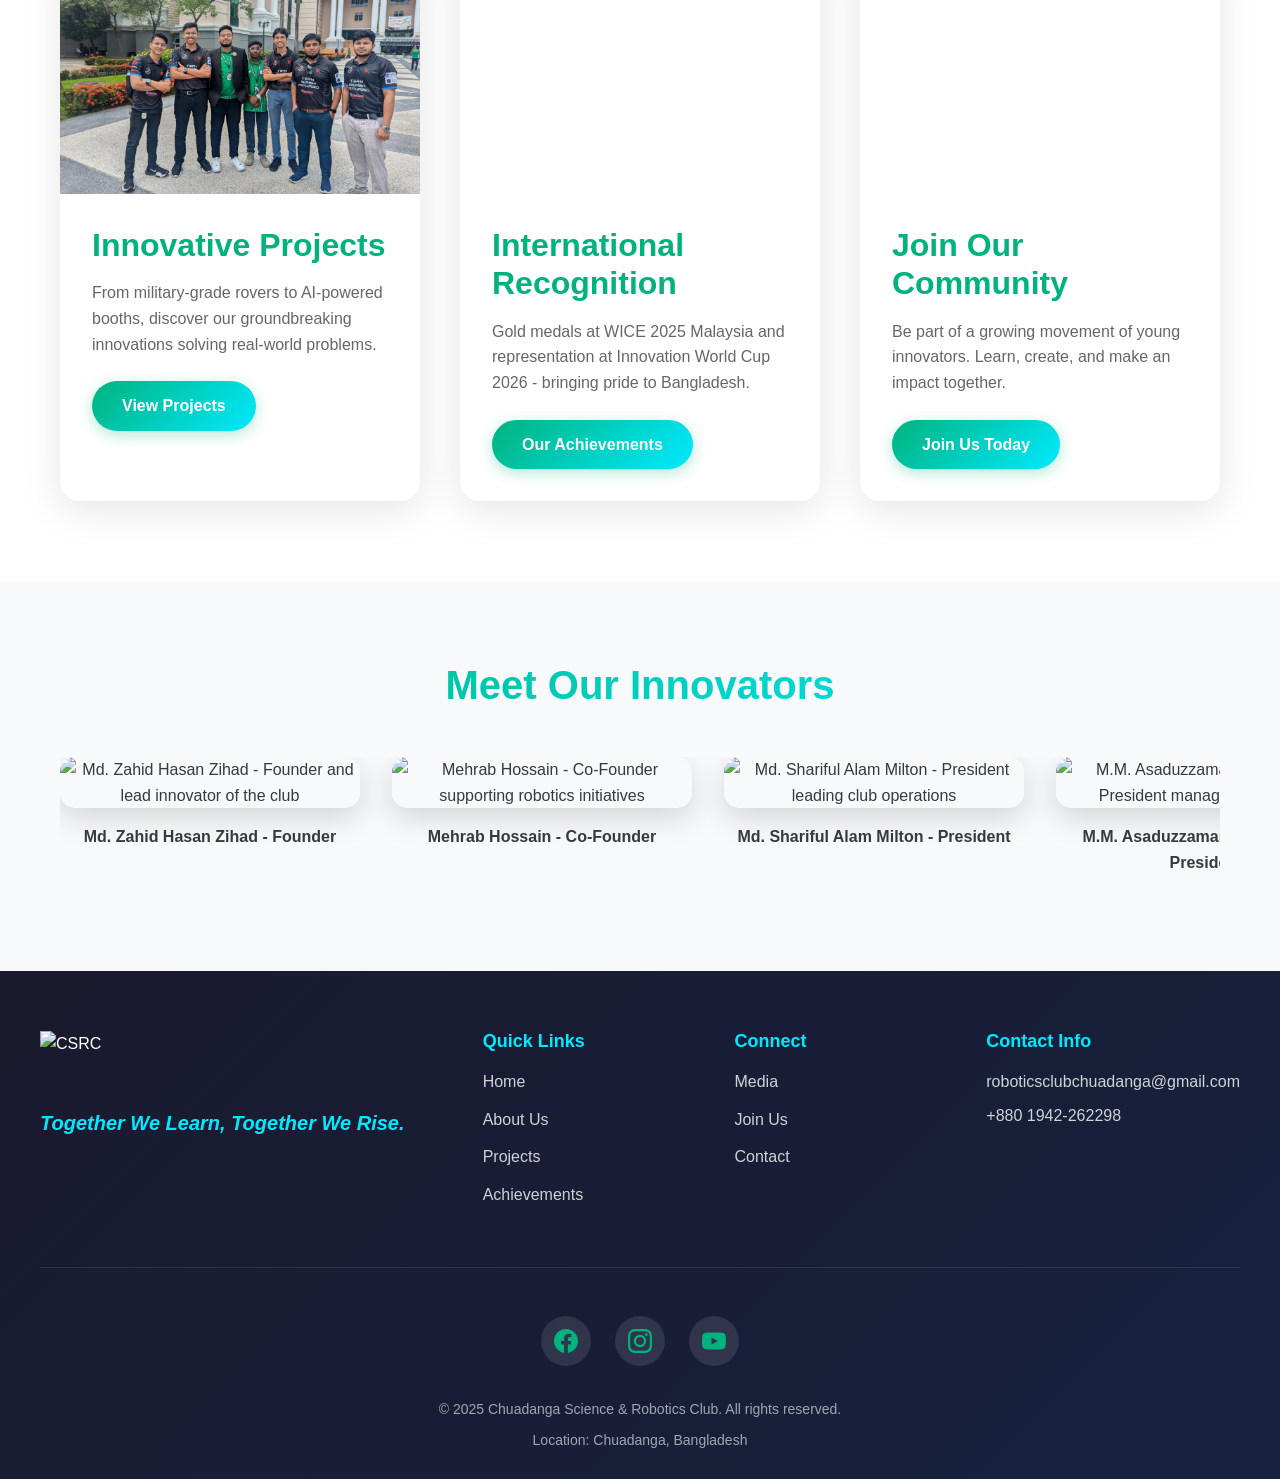
==== commit 4ce9bba4: "Update index.html" ====
--- a/index.html
+++ b/index.html
@@ -18,7 +18,7 @@
 
     <!-- Hero Banner -->
     <section class="hero-banner">
-        <img src="assets/images/banner-home.jpg" alt="Chuadanga Science & Robotics Club students working on innovative robotics projects in a collaborative workshop environment" loading="eager">
+        <img src="assets/images/banner-projects.jpg" alt="Chuadanga Science & Robotics Club students working on innovative robotics projects in a collaborative workshop environment" loading="eager">
         <div class="hero-overlay">
             <h1 class="hero-title">Empowering Rural Youth through Robotics, Technology & Innovation</h1>
         </div>
@@ -124,4 +124,4 @@
 
     <script src="assets/js/script.js"></script>
 </body>
-</html>+</html>
--- a/assets/css/style.css
+++ b/assets/css/style.css
@@ -1,3 +1,1041 @@
+/* ===================================
+   Chuadanga Science & Robotics Club
+   Main Stylesheet - PART 1 of 3
+   Base Styles, Layout, Navbar, Hero
+   =================================== */
+
+/* === CSS RESET & BASE === */
+* {
+    margin: 0;
+    padding: 0;
+    box-sizing: border-box;
+}
+
+:root {
+    /* Color Palette */
+    --emerald: #00b37e;
+    --neon-teal: #00eaff;
+    --purple: #9b30ff;
+    --white: #ffffff;
+    --light-gray: #f8f9fa;
+    --medium-gray: #e9ecef;
+    --dark-gray: #343a40;
+    --black: #000000;
+    
+    /* Gradients */
+    --gradient-primary: linear-gradient(135deg, var(--emerald) 0%, var(--neon-teal) 100%);
+    --gradient-secondary: linear-gradient(135deg, var(--neon-teal) 0%, var(--purple) 100%);
+    --gradient-glow: linear-gradient(135deg, rgba(0, 179, 126, 0.2) 0%, rgba(0, 234, 255, 0.2) 100%);
+    
+    /* Typography */
+    --font-heading: 'Orbitron', sans-serif;
+    --font-body: 'Poppins', sans-serif;
+    
+    /* Spacing */
+    --container-width: 1200px;
+    --section-padding: 80px 20px;
+}
+
+html {
+    scroll-behavior: smooth;
+}
+
+body {
+    font-family: var(--font-body);
+    font-size: 16px;
+    line-height: 1.6;
+    color: var(--dark-gray);
+    background-color: var(--white);
+    overflow-x: hidden;
+}
+
+/* === TYPOGRAPHY === */
+h1, h2, h3, h4, h5, h6 {
+    font-family: var(--font-heading);
+    font-weight: 700;
+    line-height: 1.2;
+    margin-bottom: 1rem;
+    color: var(--dark-gray);
+}
+
+h1 { font-size: 3rem; }
+h2 { font-size: 2.5rem; }
+h3 { font-size: 2rem; }
+h4 { font-size: 1.5rem; }
+h5 { font-size: 1.25rem; }
+h6 { font-size: 1rem; }
+
+p {
+    margin-bottom: 1rem;
+}
+
+a {
+    text-decoration: none;
+    color: var(--emerald);
+    transition: all 0.3s ease;
+}
+
+a:hover {
+    color: var(--neon-teal);
+}
+
+/* === UTILITY CLASSES === */
+.container {
+    max-width: var(--container-width);
+    margin: 0 auto;
+    padding: 0 20px;
+}
+
+.section-title {
+    text-align: center;
+    font-size: 2.5rem;
+    margin-bottom: 3rem;
+    background: var(--gradient-primary);
+    -webkit-background-clip: text;
+    -webkit-text-fill-color: transparent;
+    background-clip: text;
+}
+
+.intro-text {
+    font-size: 1.125rem;
+    line-height: 1.8;
+    color: #555;
+    text-align: center;
+    max-width: 900px;
+    margin: 0 auto;
+}
+
+/* === BUTTONS === */
+.btn-primary,
+.btn-secondary {
+    display: inline-block;
+    padding: 12px 30px;
+    border-radius: 50px;
+    font-weight: 600;
+    font-size: 1rem;
+    text-align: center;
+    cursor: pointer;
+    transition: all 0.3s ease;
+    border: none;
+    outline: none;
+}
+
+.btn-primary {
+    background: var(--gradient-primary);
+    color: var(--white);
+    box-shadow: 0 4px 15px rgba(0, 179, 126, 0.3);
+}
+
+.btn-primary:hover {
+    transform: translateY(-2px);
+    box-shadow: 0 8px 25px rgba(0, 179, 126, 0.5);
+    filter: brightness(1.1);
+}
+
+.btn-secondary {
+    background: var(--white);
+    color: var(--emerald);
+    border: 2px solid var(--emerald);
+}
+
+.btn-secondary:hover {
+    background: var(--emerald);
+    color: var(--white);
+    transform: translateY(-2px);
+    box-shadow: 0 8px 20px rgba(0, 179, 126, 0.3);
+}
+
+/* === NAVBAR === */
+.navbar {
+    position: sticky;
+    top: 0;
+    width: 100%;
+    background: rgba(255, 255, 255, 0.95);
+    backdrop-filter: blur(10px);
+    box-shadow: 0 2px 20px rgba(0, 0, 0, 0.1);
+    z-index: 1000;
+    transition: all 0.3s ease;
+}
+
+.nav-container {
+    max-width: var(--container-width);
+    margin: 0 auto;
+    padding: 1rem 20px;
+    display: flex;
+    justify-content: space-between;
+    align-items: center;
+}
+
+.nav-logo {
+    display: flex;
+    align-items: center;
+    gap: 12px;
+}
+
+.nav-logo img {
+    height: 50px;
+    width: auto;
+}
+
+.logo-text {
+    font-family: var(--font-heading);
+    font-size: 1.5rem;
+    font-weight: 900;
+    background: var(--gradient-primary);
+    -webkit-background-clip: text;
+    -webkit-text-fill-color: transparent;
+    background-clip: text;
+}
+
+.nav-menu {
+    display: flex;
+    list-style: none;
+    gap: 2rem;
+    align-items: center;
+}
+
+.nav-link {
+    font-weight: 500;
+    color: var(--dark-gray);
+    padding: 8px 16px;
+    border-radius: 25px;
+    transition: all 0.3s ease;
+}
+
+.nav-link:hover {
+    color: var(--emerald);
+    background: var(--gradient-glow);
+}
+
+.nav-link.btn-join {
+    background: var(--gradient-primary);
+    color: var(--white);
+    padding: 10px 25px;
+}
+
+.nav-link.btn-join:hover {
+    transform: translateY(-2px);
+    box-shadow: 0 6px 20px rgba(0, 179, 126, 0.4);
+}
+
+.nav-toggle {
+    display: none;
+    flex-direction: column;
+    background: none;
+    border: none;
+    cursor: pointer;
+    padding: 5px;
+}
+
+.hamburger {
+    width: 25px;
+    height: 3px;
+    background: var(--emerald);
+    margin: 3px 0;
+    transition: 0.3s;
+    border-radius: 3px;
+}
+
+/* === HERO BANNER === */
+.hero-banner {
+    position: relative;
+    width: 100%;
+    height: 70vh;
+    min-height: 500px;
+    overflow: hidden;
+}
+
+.hero-banner img {
+    width: 100%;
+    height: 100%;
+    object-fit: cover;
+    object-position: center;
+}
+
+.hero-overlay {
+    position: absolute;
+    top: 0;
+    left: 0;
+    width: 100%;
+    height: 100%;
+    background: linear-gradient(135deg, rgba(0, 179, 126, 0.8) 0%, rgba(0, 234, 255, 0.6) 100%);
+    display: flex;
+    align-items: center;
+    justify-content: center;
+    padding: 20px;
+}
+
+.hero-title {
+    font-size: 3.5rem;
+    color: var(--white);
+    text-align: center;
+    max-width: 1000px;
+    text-shadow: 2px 4px 8px rgba(0, 0, 0, 0.3);
+    animation: fadeInUp 1s ease-out;
+}
+
+@keyframes fadeInUp {
+    from {
+        opacity: 0;
+        transform: translateY(30px);
+    }
+    to {
+        opacity: 1;
+        transform: translateY(0);
+    }
+}
+
+/* === INTRO SECTION === */
+.intro-section {
+    padding: 80px 20px;
+}
+
+.section-content {
+    max-width: 900px;
+    margin: 0 auto;
+}
+
+/* === STATS SECTION === */
+.stats-section {
+    padding: 80px 20px;
+    background: var(--gradient-primary);
+    color: var(--white);
+}
+
+.stats-grid {
+    display: grid;
+    grid-template-columns: repeat(auto-fit, minmax(250px, 1fr));
+    gap: 3rem;
+    max-width: 1000px;
+    margin: 0 auto;
+}
+
+.stat-card {
+    text-align: center;
+    padding: 2rem;
+    background: rgba(255, 255, 255, 0.1);
+    border-radius: 20px;
+    backdrop-filter: blur(10px);
+    transition: all 0.3s ease;
+}
+
+.stat-card:hover {
+    transform: translateY(-10px);
+    background: rgba(255, 255, 255, 0.2);
+}
+
+.stat-number {
+    font-family: var(--font-heading);
+    font-size: 4rem;
+    font-weight: 900;
+    margin-bottom: 0.5rem;
+}
+
+.stat-label {
+    font-size: 1.25rem;
+    font-weight: 500;
+    opacity: 0.95;
+}
+
+/* === FEATURES SECTION === */
+.features-section {
+    padding: 80px 20px;
+}
+
+.features-grid {
+    display: grid;
+    grid-template-columns: repeat(auto-fit, minmax(320px, 1fr));
+    gap: 2.5rem;
+    margin-top: 3rem;
+}
+
+.feature-card {
+    background: var(--white);
+    border-radius: 20px;
+    overflow: hidden;
+    box-shadow: 0 10px 40px rgba(0, 0, 0, 0.1);
+    transition: all 0.3s ease;
+}
+
+.feature-card:hover {
+    transform: translateY(-10px);
+    box-shadow: 0 15px 50px rgba(0, 179, 126, 0.3);
+}
+
+.feature-image {
+    width: 100%;
+    height: 250px;
+    overflow: hidden;
+}
+
+.feature-image img {
+    width: 100%;
+    height: 100%;
+    object-fit: cover;
+    transition: transform 0.5s ease;
+}
+
+.feature-card:hover .feature-image img {
+    transform: scale(1.1);
+}
+
+.feature-content {
+    padding: 2rem;
+}
+
+.feature-content h3 {
+    color: var(--emerald);
+    margin-bottom: 1rem;
+}
+
+.feature-content p {
+    color: #666;
+    margin-bottom: 1.5rem;
+}
+
+/* === CAROUSEL SECTION === */
+.carousel-section {
+    padding: 80px 20px;
+    background: var(--light-gray);
+}
+
+.carousel-container {
+    overflow: hidden;
+    margin-top: 2rem;
+}
+
+.carousel-track {
+    display: flex;
+    gap: 2rem;
+    animation: scroll 20s linear infinite;
+}
+
+.carousel-slide {
+    flex-shrink: 0;
+    width: 300px;
+    text-align: center;
+}
+
+.carousel-slide img {
+    width: 100%;
+    height: 300px;
+    object-fit: cover;
+    border-radius: 15px;
+    box-shadow: 0 10px 30px rgba(0, 0, 0, 0.15);
+}
+
+.carousel-caption {
+    margin-top: 1rem;
+    font-weight: 600;
+    color: var(--dark-gray);
+}
+
+@keyframes scroll {
+    0% {
+        transform: translateX(0);
+    }
+    100% {
+        transform: translateX(calc(-320px * 5));
+    }
+}
+
+.carousel-track:hover {
+    animation-play-state: paused;
+}
+
+/* END OF PART 1 - Continue with Part 2 */
+
+
+/* ===================================
+   Chuadanga Science & Robotics Club
+   Main Stylesheet - PART 2 of 3
+   Footer, Page Styles, About, Projects
+   =================================== */
+
+/* === FOOTER === */
+.footer {
+    background: linear-gradient(135deg, #1a1a2e 0%, #16213e 100%);
+    color: var(--white);
+    padding: 60px 20px 20px;
+}
+
+.footer-container {
+    max-width: var(--container-width);
+    margin: 0 auto;
+}
+
+.footer-top {
+    display: grid;
+    grid-template-columns: 1fr 2fr;
+    gap: 4rem;
+    margin-bottom: 3rem;
+    padding-bottom: 3rem;
+    border-bottom: 1px solid rgba(255, 255, 255, 0.1);
+}
+
+.footer-brand {
+    display: flex;
+    flex-direction: column;
+    gap: 1rem;
+}
+
+.footer-logo {
+    height: 60px;
+    width: auto;
+}
+
+.footer-tagline {
+    font-size: 1.25rem;
+    font-weight: 600;
+    font-style: italic;
+    color: var(--neon-teal);
+}
+
+.footer-links {
+    display: grid;
+    grid-template-columns: repeat(3, 1fr);
+    gap: 2rem;
+}
+
+.footer-column h4 {
+    color: var(--neon-teal);
+    margin-bottom: 1rem;
+    font-size: 1.125rem;
+}
+
+.footer-column ul {
+    list-style: none;
+}
+
+.footer-column ul li {
+    margin-bottom: 0.75rem;
+}
+
+.footer-column a {
+    color: rgba(255, 255, 255, 0.8);
+    transition: all 0.3s ease;
+}
+
+.footer-column a:hover {
+    color: var(--neon-teal);
+    padding-left: 5px;
+}
+
+.footer-column p {
+    color: rgba(255, 255, 255, 0.8);
+    margin-bottom: 0.5rem;
+}
+
+.footer-social {
+    display: flex;
+    gap: 1.5rem;
+    justify-content: center;
+    margin-bottom: 2rem;
+}
+
+.footer-social a {
+    width: 50px;
+    height: 50px;
+    display: flex;
+    align-items: center;
+    justify-content: center;
+    background: rgba(255, 255, 255, 0.1);
+    border-radius: 50%;
+    transition: all 0.3s ease;
+}
+
+.footer-social a:hover {
+    background: var(--gradient-primary);
+    transform: translateY(-5px);
+}
+
+.footer-bottom {
+    text-align: center;
+    color: rgba(255, 255, 255, 0.6);
+    font-size: 0.875rem;
+}
+
+.footer-bottom p {
+    margin-bottom: 0.5rem;
+}
+
+/* === PAGE BANNER === */
+.page-banner {
+    position: relative;
+    width: 100%;
+    height: 50vh;
+    min-height: 400px;
+    overflow: hidden;
+    margin-bottom: 60px;
+}
+
+.page-banner img {
+    width: 100%;
+    height: 100%;
+    object-fit: cover;
+}
+
+.banner-overlay {
+    position: absolute;
+    top: 0;
+    left: 0;
+    width: 100%;
+    height: 100%;
+    background: linear-gradient(135deg, rgba(0, 179, 126, 0.85) 0%, rgba(0, 234, 255, 0.75) 100%);
+    display: flex;
+    align-items: center;
+    justify-content: center;
+}
+
+.banner-overlay h1 {
+    color: var(--white);
+    font-size: 3rem;
+    text-shadow: 2px 4px 8px rgba(0, 0, 0, 0.3);
+}
+
+/* === ABOUT PAGE === */
+.about-content {
+    padding: 60px 20px;
+}
+
+.content-block {
+    margin-bottom: 4rem;
+}
+
+.content-block h2 {
+    margin-bottom: 1.5rem;
+    color: var(--emerald);
+}
+
+.founder-spotlight {
+    display: grid;
+    grid-template-columns: 300px 1fr;
+    gap: 3rem;
+    margin: 4rem 0;
+    padding: 3rem;
+    background: var(--gradient-glow);
+    border-radius: 20px;
+}
+
+.founder-image img {
+    width: 100%;
+    height: 400px;
+    object-fit: cover;
+    border-radius: 15px;
+    box-shadow: 0 10px 40px rgba(0, 179, 126, 0.3);
+}
+
+.founder-bio h3 {
+    color: var(--emerald);
+    margin-bottom: 0.5rem;
+}
+
+.founder-title {
+    color: var(--neon-teal);
+    font-weight: 600;
+    margin-bottom: 1rem;
+}
+
+.mission-vision {
+    display: grid;
+    grid-template-columns: repeat(auto-fit, minmax(400px, 1fr));
+    gap: 2rem;
+    margin: 4rem 0;
+}
+
+.mission-card,
+.vision-card {
+    padding: 3rem;
+    border-radius: 20px;
+    box-shadow: 0 10px 40px rgba(0, 0, 0, 0.1);
+}
+
+.mission-card {
+    background: linear-gradient(135deg, rgba(0, 179, 126, 0.1) 0%, rgba(0, 234, 255, 0.1) 100%);
+    border-left: 5px solid var(--emerald);
+}
+
+.vision-card {
+    background: linear-gradient(135deg, rgba(0, 234, 255, 0.1) 0%, rgba(155, 48, 255, 0.1) 100%);
+    border-left: 5px solid var(--neon-teal);
+}
+
+.team-heading,
+.advisory-heading {
+    text-align: center;
+    margin: 4rem 0 2rem;
+    color: var(--emerald);
+}
+
+.team-grid {
+    display: grid;
+    grid-template-columns: repeat(auto-fill, minmax(250px, 1fr));
+    gap: 2.5rem;
+    margin-bottom: 4rem;
+}
+
+.team-card {
+    background: var(--white);
+    border-radius: 15px;
+    overflow: hidden;
+    box-shadow: 0 10px 30px rgba(0, 0, 0, 0.1);
+    transition: all 0.3s ease;
+    text-align: center;
+}
+
+.team-card:hover {
+    transform: translateY(-10px);
+    box-shadow: 0 15px 40px rgba(0, 179, 126, 0.3);
+}
+
+.team-card img {
+    width: 100%;
+    height: 280px;
+    object-fit: cover;
+}
+
+.team-card h4 {
+    padding: 1rem 1rem 0.5rem;
+    color: var(--dark-gray);
+    font-size: 1.125rem;
+}
+
+.team-card .role {
+    color: var(--emerald);
+    font-weight: 600;
+    margin-bottom: 0.5rem;
+    padding: 0 1rem;
+}
+
+.team-card .bio {
+    padding: 0 1rem 1.5rem;
+    color: #666;
+    font-size: 0.9rem;
+}
+
+.advisory-list {
+    background: var(--light-gray);
+    padding: 3rem;
+    border-radius: 20px;
+    margin-bottom: 4rem;
+}
+
+.advisory-list ul {
+    list-style: none;
+    display: grid;
+    grid-template-columns: repeat(auto-fit, minmax(300px, 1fr));
+    gap: 1rem;
+    margin-top: 1.5rem;
+}
+
+.advisory-list li {
+    padding: 1rem;
+    background: var(--white);
+    border-radius: 10px;
+    border-left: 3px solid var(--emerald);
+}
+
+/* === PROJECTS PAGE === */
+.projects-intro {
+    padding: 40px 20px 20px;
+}
+
+.projects-list {
+    padding: 60px 20px;
+}
+
+.project-card-large {
+    display: grid;
+    grid-template-columns: 1fr 1.5fr;
+    gap: 3rem;
+    margin-bottom: 5rem;
+    padding: 3rem;
+    background: var(--white);
+    border-radius: 20px;
+    box-shadow: 0 10px 50px rgba(0, 0, 0, 0.1);
+}
+
+.project-image img {
+    width: 100%;
+    height: 100%;
+    object-fit: cover;
+    border-radius: 15px;
+}
+
+.project-details h2 {
+    color: var(--emerald);
+    margin-bottom: 0.5rem;
+}
+
+.project-tagline {
+    color: var(--neon-teal);
+    font-weight: 600;
+    margin-bottom: 1.5rem;
+    font-size: 1.125rem;
+}
+
+.tech-features,
+.use-cases {
+    margin: 2rem 0;
+}
+
+.tech-features h4,
+.use-cases h4 {
+    color: var(--dark-gray);
+    margin-bottom: 1rem;
+}
+
+.tech-features ul {
+    list-style: none;
+    padding-left: 0;
+}
+
+.tech-features li {
+    padding: 0.5rem 0 0.5rem 1.5rem;
+    position: relative;
+    color: #555;
+}
+
+.tech-features li:before {
+    content: "✓";
+    position: absolute;
+    left: 0;
+    color: var(--emerald);
+    font-weight: bold;
+}
+
+.project-achievements {
+    padding: 1.5rem;
+    background: var(--gradient-glow);
+    border-radius: 10px;
+    margin: 1.5rem 0;
+}
+
+.source-citation {
+    color: #999;
+    font-size: 0.875rem;
+    margin-top: 1rem;
+}
+
+/* === MODAL === */
+.modal {
+    display: none;
+    position: fixed;
+    z-index: 2000;
+    left: 0;
+    top: 0;
+    width: 100%;
+    height: 100%;
+    background: rgba(0, 0, 0, 0.7);
+    backdrop-filter: blur(5px);
+}
+
+.modal.active {
+    display: flex;
+    align-items: center;
+    justify-content: center;
+}
+
+.modal-content {
+    background: var(--white);
+    padding: 3rem;
+    border-radius: 20px;
+    max-width: 600px;
+    width: 90%;
+    position: relative;
+    animation: modalSlideIn 0.3s ease;
+}
+
+@keyframes modalSlideIn {
+    from {
+        opacity: 0;
+        transform: translateY(-50px);
+    }
+    to {
+        opacity: 1;
+        transform: translateY(0);
+    }
+}
+
+.close {
+    position: absolute;
+    top: 1rem;
+    right: 1.5rem;
+    font-size: 2rem;
+    font-weight: bold;
+    color: #999;
+    cursor: pointer;
+    transition: color 0.3s ease;
+}
+
+.close:hover {
+    color: var(--emerald);
+}
+
+.modal-description {
+    margin-top: 1.5rem;
+    color: #666;
+}
+
+/* === ACHIEVEMENTS PAGE === */
+.achievements-intro {
+    padding: 40px 20px 20px;
+}
+
+.timeline-section {
+    padding: 60px 20px;
+}
+
+.timeline {
+    position: relative;
+    max-width: 1000px;
+    margin: 0 auto;
+    padding: 2rem 0;
+}
+
+.timeline:before {
+    content: '';
+    position: absolute;
+    left: 50%;
+    top: 0;
+    bottom: 0;
+    width: 4px;
+    background: var(--gradient-primary);
+    transform: translateX(-50%);
+}
+
+.timeline-item {
+    position: relative;
+    margin-bottom: 4rem;
+    display: grid;
+    grid-template-columns: 1fr 1fr;
+    gap: 3rem;
+}
+
+.timeline-item:nth-child(even) .timeline-content {
+    grid-column: 1;
+    text-align: right;
+}
+
+.timeline-item:nth-child(odd) .timeline-content {
+    grid-column: 2;
+}
+
+.timeline-marker {
+    position: absolute;
+    left: 50%;
+    top: 30px;
+    width: 30px;
+    height: 30px;
+    background: var(--gradient-primary);
+    border: 5px solid var(--white);
+    border-radius: 50%;
+    transform: translateX(-50%);
+    box-shadow: 0 0 20px rgba(0, 179, 126, 0.5);
+    z-index: 1;
+}
+
+.timeline-content {
+    background: var(--white);
+    padding: 2rem;
+    border-radius: 15px;
+    box-shadow: 0 10px 30px rgba(0, 0, 0, 0.1);
+}
+
+.timeline-image {
+    width: 100%;
+    height: 250px;
+    border-radius: 10px;
+    overflow: hidden;
+    margin-bottom: 1rem;
+}
+
+.timeline-image img {
+    width: 100%;
+    height: 100%;
+    object-fit: cover;
+}
+
+.timeline-content h3 {
+    color: var(--emerald);
+    margin-bottom: 0.5rem;
+}
+
+.timeline-date {
+    color: var(--neon-teal);
+    font-weight: 600;
+    margin-bottom: 1rem;
+}
+
+/* === PRESS SECTION === */
+.press-section {
+    padding: 60px 20px;
+    background: var(--light-gray);
+}
+
+.press-intro {
+    text-align: center;
+    margin-bottom: 3rem;
+    color: #666;
+}
+
+.press-grid {
+    display: grid;
+    grid-template-columns: repeat(auto-fill, minmax(320px, 1fr));
+    gap: 2.5rem;
+}
+
+.press-card {
+    background: var(--white);
+    border-radius: 15px;
+    overflow: hidden;
+    box-shadow: 0 10px 30px rgba(0, 0, 0, 0.1);
+    transition: all 0.3s ease;
+}
+
+.press-card:hover {
+    transform: translateY(-5px);
+    box-shadow: 0 15px 40px rgba(0, 179, 126, 0.3);
+}
+
+.press-image {
+    width: 100%;
+    height: 200px;
+    overflow: hidden;
+}
+
+.press-image img {
+    width: 100%;
+    height: 100%;
+    object-fit: cover;
+}
+
+.press-content {
+    padding: 1.5rem;
+}
+
+.press-content h4 {
+    color: var(--emerald);
+    margin-bottom: 0.75rem;
+    font-size: 1.125rem;
+}
+
+.press-source {
+    color: #999;
+    font-size: 0.875rem;
+    margin-bottom: 0.5rem;
+}
+
+.press-content p {
+    color: #666;
+    font-size: 0.9rem;
+    margin-bottom: 1rem;
+}
+
+/* END OF PART 2 - Continue with Part 3 */
+
+
+
 /* === MEDIA PAGE === */
 .media-intro {
     padding: 40px 20px 20px;
@@ -530,4 +1568,4 @@
     a[href]:after {
         content: " (" attr(href) ")";
     }
-}+}
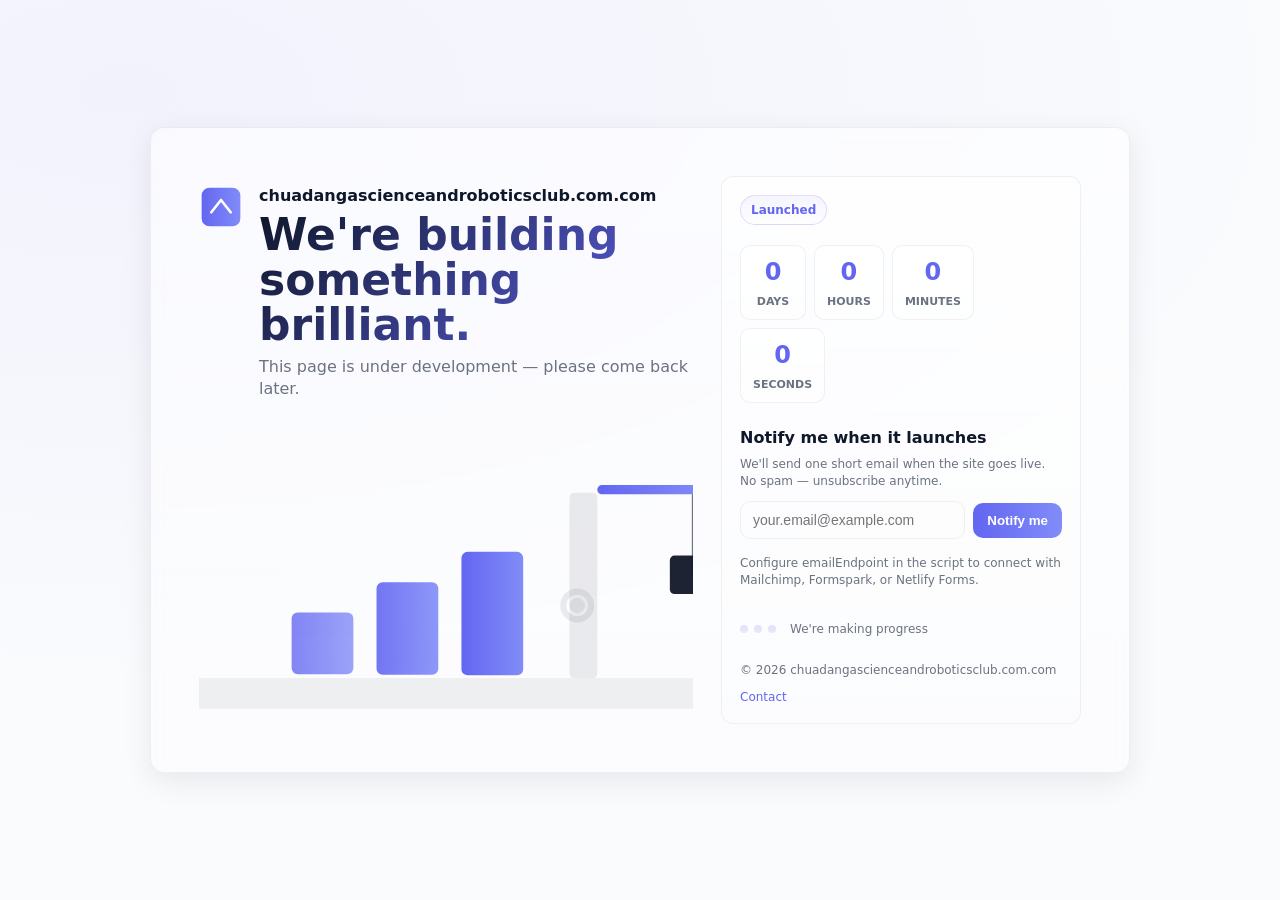
==== commit a85950f2: "Rename index.htmllll to index.html" ====
--- a/index.html
+++ b/index.html
@@ -1,127 +1,1364 @@
-<!DOCTYPE html>
-<html lang="en">
+<!doctype html>
+<html lang="en-GB">
 <head>
-    <meta charset="UTF-8">
-    <meta name="viewport" content="width=device-width, initial-scale=1.0">
-    <meta name="description" content="Chuadanga Science & Robotics Club - Empowering rural youth through robotics, technology and innovation">
-    <title>Chuadanga Science & Robotics Club - Home</title>
-    <link rel="stylesheet" href="assets/css/style.css">
-    <link rel="preconnect" href="https://fonts.googleapis.com">
-    <link rel="preconnect" href="https://fonts.gstatic.com" crossorigin>
-    <link href="https://fonts.googleapis.com/css2?family=Orbitron:wght@400;500;700;900&family=Poppins:wght@300;400;500;600;700&display=swap" rel="stylesheet">
+<meta charset="utf-8">
+<meta name="viewport" content="width=device-width,initial-scale=1">
+<title>Site Coming Soon — YourSite</title>
+<meta name="description" content="We're building something brilliant. This page is under development — please come back later.">
+<meta name="theme-color" content="#6366f1">
+<link rel="icon" href="data:image/svg+xml,%3Csvg xmlns='http://www.w3.org/2000/svg' viewBox='0 0 100 100'%3E%3Ccircle cx='50' cy='50' r='48' fill='%236366f1'/%3E%3Cpath d='M30 60 L50 30 L70 60' stroke='%23fff' stroke-width='6' stroke-linecap='round' stroke-linejoin='round' fill='none'/%3E%3C/svg%3E">
+
+<!-- Structured Data -->
+<script type="application/ld+json">
+{
+  "@context": "https://schema.org",
+  "@type": "WebSite",
+  "name": "YourSite",
+  "url": "https://yoursite.com",
+  "description": "We're building something brilliant. This page is under development — please come back later."
+}
+</script>
+
+<style>
+/* ==================== Base & CSS Variables ==================== */
+:root {
+  --bg: #fafbfd;
+  --card: #ffffff;
+  --muted: #6b7280;
+  --accent-1: #6366f1;
+  --accent-2: #818cf8;
+  --glass: rgba(255, 255, 255, 0.6);
+  --glass-border: rgba(16, 24, 40, 0.06);
+  --text: #0f172a;
+  --radius: 14px;
+  --transition: 300ms cubic-bezier(0.2, 0.9, 0.2, 1);
+  --focus: 3px solid rgba(99, 102, 241, 0.18);
+  --success: #10b981;
+  --error: #ef4444;
+}
+
+/* ==================== Reset & Layout ==================== */
+*, *::before, *::after {
+  box-sizing: border-box;
+  margin: 0;
+  padding: 0;
+}
+
+html, body {
+  height: 100%;
+}
+
+body {
+  font-family: Inter, ui-sans-serif, system-ui, -apple-system, BlinkMacSystemFont, 'Segoe UI', Roboto, Oxygen, Ubuntu, Cantarell, sans-serif;
+  background: radial-gradient(1200px 600px at 10% 10%, rgba(99, 102, 241, 0.06), transparent),
+              linear-gradient(180deg, var(--bg), var(--bg));
+  color: var(--text);
+  -webkit-font-smoothing: antialiased;
+  -moz-osx-font-smoothing: grayscale;
+  line-height: 1.4;
+  padding: clamp(20px, 6vw, 48px);
+  transition: background var(--transition), color var(--transition);
+  display: flex;
+  align-items: center;
+  justify-content: center;
+}
+
+/* ==================== Main Container ==================== */
+.container {
+  width: 100%;
+  max-width: 980px;
+  background: linear-gradient(180deg, rgba(255, 255, 255, 0.6), rgba(255, 255, 255, 0.35));
+  backdrop-filter: blur(8px) saturate(120%);
+  border-radius: var(--radius);
+  border: 1px solid var(--glass-border);
+  box-shadow: 0 8px 30px rgba(2, 6, 23, 0.08);
+  padding: clamp(20px, 4vw, 48px);
+  display: grid;
+  grid-template-columns: 1fr 360px;
+  gap: 28px;
+  align-items: center;
+  transition: all var(--transition);
+}
+
+/* ==================== Responsive Breakpoints ==================== */
+
+/* Tablet landscape and below (880px) */
+@media (max-width: 880px) {
+  .container {
+    grid-template-columns: 1fr;
+    padding: clamp(16px, 4vw, 32px);
+    gap: 20px;
+  }
+  .illustration {
+    order: -1;
+  }
+  .right {
+    padding: 16px;
+  }
+}
+
+/* Tablet portrait (768px) */
+@media (max-width: 768px) {
+  body {
+    padding: clamp(16px, 4vw, 24px);
+  }
+  
+  .container {
+    padding: 20px;
+    gap: 18px;
+  }
+  
+  .header {
+    flex-direction: column;
+    gap: 12px;
+  }
+  
+  .brand {
+    flex-direction: row;
+    align-items: center;
+    gap: 10px;
+  }
+  
+  .title {
+    font-size: clamp(24px, 6vw, 36px);
+  }
+  
+  .sub {
+    font-size: clamp(14px, 3.5vw, 16px);
+  }
+  
+  .right {
+    padding: 16px;
+  }
+  
+  .countdown {
+    gap: 6px;
+  }
+  
+  .countdown .unit {
+    min-width: 60px;
+    padding: 8px 10px;
+  }
+  
+  .countdown .val {
+    font-size: 1.25rem;
+  }
+}
+
+/* Mobile landscape (640px) */
+@media (max-width: 640px) {
+  body {
+    padding: 12px;
+  }
+  
+  .container {
+    padding: 16px;
+    border-radius: 12px;
+    gap: 16px;
+  }
+  
+  .header {
+    gap: 10px;
+  }
+  
+  .brand svg {
+    width: 36px;
+    height: 36px;
+  }
+  
+  .title {
+    font-size: clamp(22px, 7vw, 28px);
+    margin: 4px 0;
+  }
+  
+  .sub {
+    font-size: 14px;
+    margin: 6px 0 12px 0;
+  }
+  
+  .illustration {
+    margin-top: 8px;
+  }
+  
+  .right {
+    padding: 14px;
+    gap: 10px;
+  }
+  
+  .countdown {
+    grid-template-columns: repeat(2, 1fr);
+    gap: 6px;
+  }
+  
+  .countdown .unit {
+    min-width: auto;
+    padding: 10px 8px;
+  }
+  
+  .countdown .val {
+    font-size: 1.5rem;
+  }
+  
+  .countdown .kv {
+    font-size: 10px;
+  }
+  
+  .form-label {
+    font-size: 15px;
+  }
+  
+  .input {
+    flex-direction: column;
+    gap: 8px;
+  }
+  
+  .input input[type="email"],
+  .input button {
+    width: 100%;
+  }
+  
+  .input button {
+    padding: 12px 14px;
+  }
+  
+  .footer {
+    flex-direction: column;
+    align-items: flex-start;
+    gap: 6px;
+  }
+}
+
+/* Mobile portrait (480px) */
+@media (max-width: 480px) {
+  body {
+    padding: 10px;
+  }
+  
+  .container {
+    padding: 14px;
+    gap: 14px;
+  }
+  
+  .brand svg {
+    width: 32px;
+    height: 32px;
+  }
+  
+  .brand strong {
+    font-size: 0.9rem;
+  }
+  
+  .title {
+    font-size: clamp(20px, 8vw, 26px);
+    line-height: 1.1;
+  }
+  
+  .sub {
+    font-size: 13px;
+  }
+  
+  .right {
+    padding: 12px;
+  }
+  
+  .badge {
+    font-size: 11px;
+    padding: 5px 9px;
+  }
+  
+  .countdown .unit {
+    padding: 8px 6px;
+    border-radius: 8px;
+  }
+  
+  .countdown .val {
+    font-size: 1.25rem;
+  }
+  
+  .form-label {
+    font-size: 14px;
+  }
+  
+  .helper {
+    font-size: 11px;
+  }
+  
+  .input input[type="email"] {
+    padding: 10px;
+    font-size: 14px;
+  }
+  
+  .input button {
+    padding: 11px 14px;
+    font-size: 14px;
+  }
+  
+  .socials a {
+    width: 36px;
+    height: 36px;
+  }
+  
+  .progress {
+    gap: 5px;
+  }
+  
+  .dot {
+    width: 7px;
+    height: 7px;
+  }
+  
+  .footer {
+    font-size: 11px;
+  }
+}
+
+/* Small mobile (360px) */
+@media (max-width: 360px) {
+  body {
+    padding: 8px;
+  }
+  
+  .container {
+    padding: 12px;
+    gap: 12px;
+  }
+  
+  .brand {
+    gap: 8px;
+  }
+  
+  .brand svg {
+    width: 28px;
+    height: 28px;
+  }
+  
+  .brand strong {
+    font-size: 0.85rem;
+  }
+  
+  .title {
+    font-size: 18px;
+  }
+  
+  .sub {
+    font-size: 12px;
+  }
+  
+  .right {
+    padding: 10px;
+    gap: 8px;
+  }
+  
+  .countdown {
+    gap: 5px;
+  }
+  
+  .countdown .unit {
+    padding: 6px 4px;
+    min-width: auto;
+  }
+  
+  .countdown .val {
+    font-size: 1.1rem;
+  }
+  
+  .countdown .kv {
+    font-size: 9px;
+    margin-top: 2px;
+  }
+  
+  .form-label {
+    font-size: 13px;
+  }
+  
+  .helper {
+    font-size: 10px;
+  }
+  
+  .input input[type="email"] {
+    padding: 9px;
+    font-size: 13px;
+  }
+  
+  .input button {
+    padding: 10px 12px;
+    font-size: 13px;
+  }
+  
+  .socials a {
+    width: 34px;
+    height: 34px;
+  }
+  
+  .socials svg {
+    width: 14px;
+    height: 14px;
+  }
+  
+  .progress .kv {
+    font-size: 11px;
+  }
+}
+
+/* Extra wide screens (1400px+) */
+@media (min-width: 1400px) {
+  .container {
+    max-width: 1200px;
+    padding: clamp(32px, 5vw, 60px);
+    gap: 40px;
+  }
+  
+  .title {
+    font-size: clamp(36px, 4vw, 52px);
+  }
+  
+  .sub {
+    font-size: clamp(16px, 2vw, 18px);
+  }
+  
+  .right {
+    padding: 24px;
+  }
+  
+  .countdown .unit {
+    min-width: 80px;
+    padding: 14px 16px;
+  }
+  
+  .countdown .val {
+    font-size: 2rem;
+  }
+}
+
+/* Landscape orientation adjustments */
+@media (max-height: 600px) and (orientation: landscape) {
+  body {
+    padding: 12px;
+  }
+  
+  .container {
+    padding: 16px;
+    gap: 16px;
+  }
+  
+  .illustration {
+    max-width: 400px;
+  }
+  
+  .title {
+    font-size: clamp(20px, 4vw, 32px);
+    margin: 4px 0;
+  }
+  
+  .sub {
+    font-size: 14px;
+    margin: 4px 0 8px 0;
+  }
+  
+  .right {
+    padding: 12px;
+    gap: 8px;
+  }
+  
+  .countdown {
+    gap: 6px;
+  }
+  
+  .countdown .unit {
+    padding: 6px 8px;
+  }
+  
+  .countdown .val {
+    font-size: 1.2rem;
+  }
+  
+  .countdown .kv {
+    font-size: 10px;
+  }
+}
+
+/* ==================== Header & Branding ==================== */
+.header {
+  display: flex;
+  gap: 16px;
+  align-items: flex-start;
+}
+
+.brand {
+  display: flex;
+  gap: 12px;
+  align-items: center;
+}
+
+.brand strong {
+  display: block;
+  font-size: 1rem;
+  letter-spacing: 0.2px;
+}
+
+.title {
+  font-size: clamp(28px, 4.5vw, 44px);
+  margin: 6px 0;
+  font-weight: 700;
+  line-height: 1.02;
+  background: linear-gradient(135deg, var(--text) 0%, var(--accent-1) 100%);
+  -webkit-background-clip: text;
+  -webkit-text-fill-color: transparent;
+  background-clip: text;
+}
+
+.sub {
+  color: var(--muted);
+  margin: 8px 0 16px 0;
+  font-size: clamp(14px, 2.2vw, 16px);
+}
+
+/* ==================== Illustration ==================== */
+.illustration {
+  margin-top: 14px;
+  animation: float 3s ease-in-out infinite;
+}
+
+@keyframes float {
+  0%, 100% {
+    transform: translateY(0);
+  }
+  50% {
+    transform: translateY(-10px);
+  }
+}
+
+.illustration svg {
+  width: 100%;
+  height: auto;
+}
+
+/* ==================== Right Column (Form Area) ==================== */
+.right {
+  background: linear-gradient(180deg, var(--glass), rgba(255, 255, 255, 0.02));
+  border-radius: 12px;
+  padding: 18px;
+  border: 1px solid var(--glass-border);
+  display: flex;
+  flex-direction: column;
+  gap: 12px;
+}
+
+/* ==================== Badge ==================== */
+.badge {
+  display: inline-block;
+  padding: 6px 10px;
+  border-radius: 999px;
+  font-weight: 600;
+  font-size: 12px;
+  color: var(--accent-1);
+  border: 1px solid rgba(99, 102, 241, 0.2);
+  background: linear-gradient(180deg, rgba(99, 102, 241, 0.06), transparent);
+  animation: pulse 2s ease-in-out infinite;
+}
+
+@keyframes pulse {
+  0%, 100% {
+    opacity: 1;
+  }
+  50% {
+    opacity: 0.7;
+  }
+}
+
+/* ==================== Countdown Timer ==================== */
+.countdown {
+  display: flex;
+  gap: 8px;
+  align-items: center;
+  flex-wrap: wrap;
+  margin-top: 8px;
+}
+
+.countdown .unit {
+  background: linear-gradient(180deg, rgba(255, 255, 255, 0.6), rgba(255, 255, 255, 0.45));
+  padding: 10px 12px;
+  border-radius: 10px;
+  min-width: 66px;
+  text-align: center;
+  font-weight: 600;
+  font-size: 0.95rem;
+  border: 1px solid var(--glass-border);
+}
+
+.countdown .val {
+  display: block;
+  color: var(--accent-1);
+  font-size: 1.5rem;
+  font-weight: 700;
+}
+
+.countdown .kv {
+  display: block;
+  font-size: 11px;
+  text-transform: uppercase;
+  margin-top: 4px;
+  color: var(--muted);
+  font-weight: 600;
+}
+
+/* ==================== Form Styles ==================== */
+form {
+  display: flex;
+  flex-direction: column;
+  gap: 10px;
+}
+
+.form-label {
+  font-size: 16px;
+  font-weight: 600;
+  margin: 6px 0 0 0;
+}
+
+.input {
+  display: flex;
+  gap: 8px;
+  align-items: center;
+}
+
+.input input[type="email"] {
+  flex: 1;
+  padding: 10px 12px;
+  border-radius: 10px;
+  border: 1px solid var(--glass-border);
+  background: transparent;
+  color: var(--text);
+  outline: none;
+  font-size: 14px;
+  transition: all var(--transition);
+}
+
+.input input[type="email"]:focus {
+  box-shadow: var(--focus);
+  border-color: var(--accent-1);
+}
+
+.input button {
+  padding: 10px 14px;
+  border-radius: 10px;
+  border: 0;
+  background: linear-gradient(90deg, var(--accent-1), var(--accent-2));
+  color: white;
+  font-weight: 700;
+  cursor: pointer;
+  transition: all var(--transition);
+  white-space: nowrap;
+}
+
+.input button:hover {
+  transform: translateY(-2px);
+  box-shadow: 0 4px 12px rgba(99, 102, 241, 0.3);
+}
+
+.input button:focus {
+  box-shadow: var(--focus);
+}
+
+.input button:disabled {
+  opacity: 0.6;
+  cursor: not-allowed;
+  transform: none;
+}
+
+/* ==================== Form Messages ==================== */
+.helper {
+  font-size: 12px;
+  color: var(--muted);
+  margin-top: 6px;
+}
+
+.success {
+  color: #0f5132;
+  background: #d1fae5;
+  padding: 8px;
+  border-radius: 8px;
+  font-size: 13px;
+  border: 1px solid var(--success);
+}
+
+.error {
+  color: #7f1d1d;
+  background: #fee2e2;
+  padding: 8px;
+  border-radius: 8px;
+  font-size: 13px;
+  border: 1px solid var(--error);
+}
+
+/* ==================== Social Links ==================== */
+.socials {
+  display: flex;
+  gap: 10px;
+  align-items: center;
+  margin-top: 6px;
+}
+
+.socials a {
+  display: inline-flex;
+  align-items: center;
+  justify-content: center;
+  width: 40px;
+  height: 40px;
+  border-radius: 10px;
+  border: 1px solid var(--glass-border);
+  background: var(--glass);
+  text-decoration: none;
+  color: var(--text);
+  transition: all var(--transition);
+}
+
+.socials a:hover {
+  transform: translateY(-3px);
+  box-shadow: 0 4px 12px rgba(0, 0, 0, 0.1);
+  background: linear-gradient(90deg, var(--accent-1), var(--accent-2));
+  color: white;
+}
+
+.socials a:focus {
+  box-shadow: var(--focus);
+}
+
+/* ==================== Progress Indicator ==================== */
+.progress {
+  display: inline-flex;
+  gap: 6px;
+  align-items: center;
+  margin-top: 10px;
+}
+
+.dot {
+  width: 8px;
+  height: 8px;
+  border-radius: 999px;
+  background: linear-gradient(180deg, var(--accent-1), var(--accent-2));
+  opacity: 0.18;
+  transform: translateY(0);
+  animation: bounce 1.2s infinite ease-in-out;
+}
+
+.dot:nth-child(2) {
+  animation-delay: 0.15s;
+}
+
+.dot:nth-child(3) {
+  animation-delay: 0.3s;
+}
+
+@keyframes bounce {
+  0% {
+    opacity: 0.18;
+    transform: translateY(0);
+  }
+  50% {
+    opacity: 1;
+    transform: translateY(-8px);
+  }
+  100% {
+    opacity: 0.18;
+    transform: translateY(0);
+  }
+}
+
+/* ==================== Footer ==================== */
+.footer {
+  margin-top: 12px;
+  font-size: 12px;
+  color: var(--muted);
+  display: flex;
+  justify-content: space-between;
+  align-items: center;
+  gap: 10px;
+  flex-wrap: wrap;
+}
+
+.footer a {
+  color: var(--accent-1);
+  text-decoration: none;
+  transition: all var(--transition);
+}
+
+.footer a:hover {
+  text-decoration: underline;
+}
+
+/* ==================== Utility Classes ==================== */
+.sr-only {
+  position: absolute;
+  width: 1px;
+  height: 1px;
+  padding: 0;
+  margin: -1px;
+  overflow: hidden;
+  clip: rect(0, 0, 0, 0);
+  border: 0;
+}
+
+.hidden {
+  display: none !important;
+}
+
+.kv {
+  font-size: 12px;
+  color: var(--muted);
+}
+
+/* ==================== Focus Visible ==================== */
+:focus-visible {
+  outline: var(--focus);
+  outline-offset: 2px;
+}
+
+button:focus,
+a:focus,
+input:focus {
+  outline: none;
+}
+
+/* ==================== No-JS Fallback ==================== */
+.no-js-fallback {
+  max-width: 720px;
+  margin: 0 auto;
+  background: #fff;
+  padding: 20px;
+  border-radius: 12px;
+  border: 1px solid #eee;
+}
+
+.no-js-fallback h1 {
+  margin: 0 0 8px 0;
+  font-size: 22px;
+}
+
+.no-js-fallback p {
+  margin: 0 0 12px 0;
+  color: #555;
+}
+</style>
 </head>
 <body>
-    <!-- Content sourced from: club overall report - Copy (1).pdf -->
+  <!-- No-JS Fallback -->
+  <noscript>
+    <div class="no-js-fallback">
+      <h1>We're building something brilliant.</h1>
+      <p>This page is under development — please come back later. JavaScript appears to be disabled. Please revisit later or contact us at <a href="mailto:hello@yoursite.com">hello@yoursite.com</a>.</p>
+    </div>
+  </noscript>
+
+  <main class="container" role="main" aria-labelledby="pageTitle">
+    <!-- Left Column: Branding + Illustration -->
+    <section aria-label="Coming soon information">
+      <div class="header">
+        <div class="brand" aria-hidden="true">
+          <!-- Brand Logo -->
+          <svg width="44" height="44" viewBox="0 0 100 100" fill="none" xmlns="http://www.w3.org/2000/svg">
+            <defs>
+              <linearGradient id="brandGrad" x1="0" x2="1">
+                <stop offset="0" stop-color="#6366f1"/>
+                <stop offset="1" stop-color="#818cf8"/>
+              </linearGradient>
+            </defs>
+            <rect x="6" y="6" width="88" height="88" rx="18" fill="url(#brandGrad)"/>
+            <path d="M28 62 L50 34 L72 62" stroke="#fff" stroke-width="6" stroke-linecap="round" stroke-linejoin="round" fill="none"/>
+          </svg>
+        </div>
+        <div style="flex:1">
+          <strong id="siteName" style="display:block">YourSite</strong>
+          <h1 id="pageTitle" class="title">We're building something brilliant.</h1>
+          <p class="sub">This page is under development — please come back later.</p>
+        </div>
+      </div>
+
+      <!-- Animated Illustration -->
+      <div class="illustration">
+        <svg viewBox="0 0 640 360" width="100%" height="auto" role="img" aria-labelledby="illTitle illDesc" preserveAspectRatio="xMidYMid meet">
+          <title id="illTitle">Work in progress illustration</title>
+          <desc id="illDesc">An animated crane lifting blocks — symbolic of building progress.</desc>
+          <defs>
+            <linearGradient id="gradA" x1="0" x2="1">
+              <stop offset="0" stop-color="#6366f1"/>
+              <stop offset="1" stop-color="#818cf8"/>
+            </linearGradient>
+          </defs>
+
+          <!-- Ground -->
+          <rect x="0" y="320" width="640" height="40" fill="rgba(15,23,42,0.06)"/>
+
+          <!-- Building Blocks -->
+          <rect x="120" y="240" width="80" height="80" fill="url(#gradA)" opacity="0.8" rx="8">
+            <animate attributeName="y" values="240;235;240" dur="2s" repeatCount="indefinite"/>
+          </rect>
+          <rect x="230" y="200" width="80" height="120" fill="url(#gradA)" opacity="0.9" rx="8">
+            <animate attributeName="y" values="200;195;200" dur="2.5s" repeatCount="indefinite"/>
+          </rect>
+          <rect x="340" y="160" width="80" height="160" fill="url(#gradA)" rx="8">
+            <animate attributeName="y" values="160;155;160" dur="3s" repeatCount="indefinite"/>
+          </rect>
+
+          <!-- Crane -->
+          <g transform="translate(450,0)">
+            <rect x="30" y="80" width="36" height="240" rx="6" fill="#0f172a" opacity="0.08"/>
+            <g transform="translate(0,6)">
+              <!-- Crane Arm -->
+              <rect x="66" y="64" width="140" height="12" rx="6" fill="url(#gradA)"/>
+              <!-- Cable -->
+              <line x1="190" y1="76" x2="190" y2="180" stroke="#0f172a" stroke-width="3" opacity="0.6"/>
+              <!-- Lifting Block -->
+              <rect id="liftBlock" x="160" y="176" width="60" height="50" rx="6" fill="#111827" opacity="0.95">
+                <animate attributeName="y" values="176;140;176" dur="3.6s" repeatCount="indefinite"/>
+              </rect>
+              <!-- Rotating Gear -->
+              <g transform="translate(40,220)">
+                <circle cx="0" cy="0" r="18" fill="none" stroke="#0f172a" stroke-opacity="0.08" stroke-width="8"/>
+                <g id="gear">
+                  <circle cx="0" cy="0" r="10" fill="#0f172a" opacity="0.08"/>
+                  <animateTransform attributeName="transform" type="rotate" from="0" to="360" dur="6s" repeatCount="indefinite"/>
+                </g>
+              </g>
+            </g>
+          </g>
+        </svg>
+      </div>
+    </section>
+
+    <!-- Right Column: Form & Controls -->
+    <aside class="right" aria-labelledby="notifyTitle">
+      <!-- Badge -->
+      <div style="display:flex;justify-content:flex-start;align-items:center;">
+        <div class="badge" id="statusBadge" aria-hidden="true">Work in progress</div>
+      </div>
+
+      <!-- Countdown -->
+      <div id="countdownWrap" aria-live="polite" aria-atomic="true">
+        <div class="countdown" id="countdown"></div>
+      </div>
+
+      <!-- Form Section -->
+      <div style="margin-top:6px">
+        <h2 id="notifyTitle" class="form-label">Notify me when it launches</h2>
+        <p class="helper">We'll send one short email when the site goes live. No spam — unsubscribe anytime.</p>
+      </div>
+
+      <!-- Email Form -->
+      <form id="notifyForm" novalidate aria-describedby="formHelp">
+        <div class="input">
+          <label for="email" class="sr-only">Email address</label>
+          <input 
+            id="email" 
+            name="email" 
+            type="email" 
+            inputmode="email" 
+            placeholder="your.email@example.com" 
+            aria-required="true"
+            aria-label="Email address"
+          >
+          <button type="submit" aria-label="Notify me">Notify me</button>
+        </div>
+        <div id="formHelp" class="helper">Configure emailEndpoint in the script to connect with Mailchimp, Formspark, or Netlify Forms.</div>
+        <div id="formFeedback" role="status" aria-live="polite"></div>
+      </form>
+
+      <!-- Social Links -->
+      <div class="socials hidden" id="socials"></div>
+
+      <!-- Progress Indicator -->
+      <div class="progress" aria-hidden="true">
+        <span class="dot"></span>
+        <span class="dot"></span>
+        <span class="dot"></span>
+        <span class="kv" style="margin-left:8px">We're making progress</span>
+      </div>
+
+      <!-- Footer -->
+      <div class="footer">
+        <div class="kv">© <span id="year"></span> <span id="siteName2">YourSite</span></div>
+        <div class="kv"><a href="mailto:hello@yoursite.com" id="contactLink">Contact</a></div>
+      </div>
+    </aside>
+  </main>
+
+<script>
+/* ==========================================
+   CONFIGURATION OBJECT
+   ========================================== 
+   Change these values to customize your page:
+   - siteName: Your site/brand name
+   - launchDate: ISO 8601 format (e.g., "2025-12-31T23:59:59") or empty to hide countdown
+   - emailEndpoint: URL for email capture (Formspree, Formspark, Netlify Forms) or empty for client-side only
+   - contactEmail: Contact email address
+   - socials: Social media URLs or empty strings to hide icons
+   - colors: Customize the color scheme (CSS color values)
+*/
+const CONFIG = {
+  siteName: "chuadangascienceandroboticsclub.com.com",
+  launchDate: "2025-12-31T23:59:59",              // Set your launch date here
+  emailEndpoint: "",                               // Example: "https://formspree.io/f/your-form-id"
+  contactEmail: "infiniterabbiex@gmail.com",              // Your contact email
+  socials: {
+    twitter: "",                                   // Example: "https://twitter.com/yourhandle"
+    linkedin: "",                                  // Example: "https://linkedin.com/company/yourcompany"
+    github: ""                                     // Example: "https://github.com/yourusername"
+  },
+  colors: {
+    accent1: "#6366f1",                            // Primary accent color
+    accent2: "#818cf8"                             // Secondary accent color
+  }
+};
+
+/* ========================================== Apply Colors ========================================== */
+(function applyColors() {
+  if (CONFIG.colors) {
+    const root = document.documentElement;
+    if (CONFIG.colors.accent1) root.style.setProperty('--accent-1', CONFIG.colors.accent1);
+    if (CONFIG.colors.accent2) root.style.setProperty('--accent-2', CONFIG.colors.accent2);
+  }
+})();
+
+/* ========================================== Apply Site Name, Year & Contact ========================================== */
+document.getElementById('siteName').textContent = CONFIG.siteName;
+document.getElementById('siteName2').textContent = CONFIG.siteName;
+document.getElementById('year').textContent = new Date().getFullYear();
+document.getElementById('contactLink').href = 'mailto:' + CONFIG.contactEmail;
+
+/* ========================================== Countdown Timer ========================================== */
+(function initCountdown() {
+  const countdownEl = document.getElementById('countdown');
+  const statusBadge = document.getElementById('statusBadge');
+  
+  function isValidDate(d) {
+    return d instanceof Date && !isNaN(d);
+  }
+  
+  function renderCountdown() {
+    countdownEl.innerHTML = '';
     
-    <!-- Navbar will be injected here -->
-    <div id="navbar-container"></div>
-
-    <!-- Hero Banner -->
-    <section class="hero-banner">
-        <img src="assets/images/banner-projects.jpg" alt="Chuadanga Science & Robotics Club students working on innovative robotics projects in a collaborative workshop environment" loading="eager">
-        <div class="hero-overlay">
-            <h1 class="hero-title">Empowering Rural Youth through Robotics, Technology & Innovation</h1>
-        </div>
-    </section>
-
-    <!-- Introduction Section -->
-    <section class="container intro-section">
-        <div class="section-content">
-            <p class="intro-text">Founded in 2024, Chuadanga Science & Robotics Club is on a mission to empower 100,000 students across Bangladesh by 2030 through hands-on STEM and robotics education, mentorship, and community engagement. We're helping young minds become innovators, problem-solvers, and ethical leaders who create real social impact in their communities and beyond.</p>
-        </div>
-    </section>
-
-    <!-- Animated Counters -->
-    <section class="stats-section">
-        <div class="container">
-            <div class="stats-grid">
-                <div class="stat-card">
-                    <div class="stat-number" data-target="5000">0</div>
-                    <div class="stat-label">Students Impacted</div>
-                </div>
-                <div class="stat-card">
-                    <div class="stat-number" data-target="100">0</div>
-                    <div class="stat-label">Workshops Conducted</div>
-                </div>
-                <div class="stat-card">
-                    <div class="stat-number" data-target="10">0</div>
-                    <div class="stat-label">International Awards</div>
-                </div>
-            </div>
-        </div>
-    </section>
-
-    <!-- Feature Cards -->
-    <section class="features-section container">
-        <h2 class="section-title">Explore Our Impact</h2>
-        <div class="features-grid">
-            <div class="feature-card">
-                <div class="feature-image">
-                    <img src="assets/images/banner-projects.jpg" alt="Hexaguard Rover and other innovative robotics projects developed by club members" loading="lazy">
-                </div>
-                <div class="feature-content">
-                    <h3>Innovative Projects</h3>
-                    <p>From military-grade rovers to AI-powered booths, discover our groundbreaking innovations solving real-world problems.</p>
-                    <a href="projects/" class="btn-primary">View Projects</a>
-                </div>
-            </div>
-            <div class="feature-card">
-                <div class="feature-image">
-                    <img src="assets/images/banner-achievements.jpg" alt="Gold medal ceremony at WICE 2025 Malaysia showcasing international recognition" loading="lazy">
-                </div>
-                <div class="feature-content">
-                    <h3>International Recognition</h3>
-                    <p>Gold medals at WICE 2025 Malaysia and representation at Innovation World Cup 2026 - bringing pride to Bangladesh.</p>
-                    <a href="achievements/" class="btn-primary">Our Achievements</a>
-                </div>
-            </div>
-            <div class="feature-card">
-                <div class="feature-image">
-                    <img src="assets/images/member1.jpg" alt="Diverse team of young innovators collaborating on STEM education initiatives" loading="lazy">
-                </div>
-                <div class="feature-content">
-                    <h3>Join Our Community</h3>
-                    <p>Be part of a growing movement of young innovators. Learn, create, and make an impact together.</p>
-                    <a href="join/" class="btn-primary">Join Us Today</a>
-                </div>
-            </div>
-        </div>
-    </section>
-
-    <!-- Member Highlights Carousel -->
-    <section class="carousel-section">
-        <div class="container">
-            <h2 class="section-title">Meet Our Innovators</h2>
-            <div class="carousel-container">
-                <div class="carousel-track">
-                    <div class="carousel-slide">
-                        <img src="assets/images/member1.jpg" alt="Md. Zahid Hasan Zihad - Founder and lead innovator of the club" loading="lazy">
-                        <p class="carousel-caption">Md. Zahid Hasan Zihad - Founder</p>
-                    </div>
-                    <div class="carousel-slide">
-                        <img src="assets/images/member2.jpg" alt="Mehrab Hossain - Co-Founder supporting robotics initiatives" loading="lazy">
-                        <p class="carousel-caption">Mehrab Hossain - Co-Founder</p>
-                    </div>
-                    <div class="carousel-slide">
-                        <img src="assets/images/member3.jpg" alt="Md. Shariful Alam Milton - President leading club operations" loading="lazy">
-                        <p class="carousel-caption">Md. Shariful Alam Milton - President</p>
-                    </div>
-                    <div class="carousel-slide">
-                        <img src="assets/images/member4.jpg" alt="M.M. Asaduzzaman Sabbir - Vice President managing programs" loading="lazy">
-                        <p class="carousel-caption">M.M. Asaduzzaman Sabbir - Vice President</p>
-                    </div>
-                    <div class="carousel-slide">
-                        <img src="assets/images/member5.jpg" alt="Md. Shapon Ali - General Secretary coordinating activities" loading="lazy">
-                        <p class="carousel-caption">Md. Shapon Ali - General Secretary</p>
-                    </div>
-                </div>
-            </div>
-        </div>
-    </section>
-
-    <!-- Footer will be injected here -->
-    <div id="footer-container"></div>
-
-    <script src="assets/js/script.js"></script>
+    if (!CONFIG.launchDate) {
+      countdownEl.style.display = 'none';
+      statusBadge.textContent = 'Coming soon';
+      return;
+    }
+    
+    const target = new Date(CONFIG.launchDate);
+    
+    if (!isValidDate(target)) {
+      countdownEl.style.display = 'none';
+      statusBadge.textContent = 'Coming soon';
+      return;
+    }
+    
+    statusBadge.textContent = 'Launch scheduled';
+    countdownEl.style.display = 'flex';
+    
+    // Create countdown units
+    const units = ['days', 'hours', 'minutes', 'seconds'];
+    const nodeMap = {};
+    
+    units.forEach(u => {
+      const div = document.createElement('div');
+      div.className = 'unit';
+      div.setAttribute('data-unit', u);
+      div.innerHTML = `
+        <div class="val" aria-hidden="true">—</div>
+        <div class="kv">${u}</div>
+      `;
+      countdownEl.appendChild(div);
+      nodeMap[u] = div.querySelector('.val');
+    });
+    
+    function updateCountdown() {
+      const now = new Date();
+      let diff = Math.max(0, Math.floor((target - now) / 1000));
+      
+      if (diff <= 0) {
+        nodeMap.days.textContent = '0';
+        nodeMap.hours.textContent = '0';
+        nodeMap.minutes.textContent = '0';
+        nodeMap.seconds.textContent = '0';
+        statusBadge.textContent = 'Launched';
+        clearInterval(interval);
+        return;
+      }
+      
+      const days = Math.floor(diff / 86400);
+      diff -= days * 86400;
+      const hours = Math.floor(diff / 3600);
+      diff -= hours * 3600;
+      const minutes = Math.floor(diff / 60);
+      diff -= minutes * 60;
+      const seconds = diff;
+      
+      nodeMap.days.textContent = String(days).padStart(2, '0');
+      nodeMap.hours.textContent = String(hours).padStart(2, '0');
+      nodeMap.minutes.textContent = String(minutes).padStart(2, '0');
+      nodeMap.seconds.textContent = String(seconds).padStart(2, '0');
+      
+      const human = `${days} days, ${hours} hours, ${minutes} minutes, ${seconds} seconds until launch.`;
+      countdownEl.setAttribute('aria-label', human);
+    }
+    
+    updateCountdown();
+    const interval = setInterval(updateCountdown, 1000);
+  }
+  
+  renderCountdown();
+})();
+
+/* ========================================== Email Form Validation ========================================== */
+(function initForm() {
+  const form = document.getElementById('notifyForm');
+  const email = document.getElementById('email');
+  const feedback = document.getElementById('formFeedback');
+  
+  function validateEmail(e) {
+    return /^[^\s@]+@[^\s@]+\.[^\s@]+$/.test(e);
+  }
+  
+  form.addEventListener('submit', async function(ev) {
+    ev.preventDefault();
+    feedback.textContent = '';
+    feedback.className = '';
+    
+    const val = email.value.trim();
+    
+    // Validation
+    if (!val) {
+      feedback.textContent = 'Please enter your email address.';
+      feedback.className = 'error';
+      email.focus();
+      return;
+    }
+    
+    if (!validateEmail(val)) {
+      feedback.textContent = 'Please enter a valid email address.';
+      feedback.className = 'error';
+      email.focus();
+      return;
+    }
+    
+    // Disable during submission
+    email.disabled = true;
+    const submitBtn = form.querySelector('button[type="submit"]');
+    const originalText = submitBtn.textContent;
+    submitBtn.disabled = true;
+    submitBtn.textContent = 'Submitting...';
+    
+    try {
+      if (CONFIG.emailEndpoint) {
+        // POST to configured endpoint
+        const response = await fetch(CONFIG.emailEndpoint, {
+          method: 'POST',
+          headers: {
+            'Content-Type': 'application/json',
+          },
+          body: JSON.stringify({ email: val })
+        });
+        
+        if (response.ok) {
+          feedback.textContent = 'Subscription successful — thank you!';
+          feedback.className = 'success';
+          form.reset();
+        } else {
+          throw new Error('Network response was not ok');
+        }
+      } else {
+        // Client-side only (no backend)
+        await new Promise(resolve => setTimeout(resolve, 1000));
+        feedback.textContent = 'Thanks — we will notify you when the site launches.';
+        feedback.className = 'success';
+        
+        // Optional: Store locally for developer reference
+        try {
+          const stored = JSON.parse(localStorage.getItem('launch_signups') || '[]');
+          stored.push({ email: val, timestamp: new Date().toISOString() });
+          localStorage.setItem('launch_signups', JSON.stringify(stored.slice(-100)));
+        } catch (e) {
+          console.warn('Could not store email locally', e);
+        }
+        
+        form.reset();
+      }
+    } catch (error) {
+      feedback.textContent = 'Saved locally — failed to reach email service. See console for details.';
+      feedback.className = 'error';
+      console.error('Email submission error:', error);
+    } finally {
+      email.disabled = false;
+      submitBtn.disabled = false;
+      submitBtn.textContent = originalText;
+    }
+  });
+})();
+
+/* ========================================== Social Links ========================================== */
+(function initSocials() {
+  const socialsEl = document.getElementById('socials');
+  const s = CONFIG.socials || {};
+  
+  // Social icon SVGs
+  const icons = {
+    twitter: `<svg width="16" height="16" viewBox="0 0 24 24" fill="none"><path d="M18.244 2.25h3.308l-7.227 8.26 8.502 11.24H16.17l-5.214-6.817L4.99 21.75H1.68l7.73-8.835L1.254 2.25H8.08l4.713 6.231zm-1.161 17.52h1.833L7.084 4.126H5.117z" fill="currentColor"/></svg>`,
+    linkedin: `<svg width="16" height="16" viewBox="0 0 24 24" fill="none"><path d="M4.98 3.5C4.98 4.88 3.86 6 2.48 6 1.1 6 0 4.88 0 3.5 0 2.12 1.1 1 2.48 1 3.86 1 4.98 2.12 4.98 3.5zM.24 8.5h4.48V24H.24zM8.5 8.5h4.3v2.1h.1c.6-1.1 2-2.3 4.2-2.3 4.5 0 5.3 3 5.3 6.8V24h-4.5v-7.2c0-1.7 0-3.9-2.4-3.9-2.4 0-2.7 1.8-2.7 3.8V24H8.5z" fill="currentColor"/></svg>`,
+    github: `<svg width="16" height="16" viewBox="0 0 24 24" fill="none"><path d="M12 .5C5.73.5.9 5.33.9 11.6c0 4.7 3.03 8.7 7.24 10.12.53.1.72-.23.72-.5 0-.25-.01-.91-.01-1.78-2.95.64-3.57-1.42-3.57-1.42-.48-1.24-1.17-1.57-1.17-1.57-.95-.65.07-.64.07-.64 1.06.07 1.62 1.09 1.62 1.09.93 1.6 2.44 1.14 3.03.87.09-.68.37-1.14.67-1.4-2.36-.27-4.84-1.18-4.84-5.28 0-1.17.42-2.12 1.11-2.87-.11-.28-.48-1.42.11-2.96 0 0 .9-.29 2.95 1.11a10.2 10.2 0 0 1 2.69-.36c.91.01 1.84.12 2.69.36 2.05-1.4 2.95-1.11 2.95-1.11.6 1.54.23 2.68.11 2.96.69.75 1.11 1.7 1.11 2.87 0 4.11-2.49 5-4.86 5.27.38.33.72.98.72 1.98 0 1.43-.01 2.58-.01 2.93 0 .27.19.61.73.5 4.2-1.42 7.23-5.42 7.23-10.12C23.1 5.33 18.27.5 12 .5z" fill="currentColor"/></svg>`
+  };
+  
+  const links = [];
+  if (s.twitter) links.push({ href: s.twitter, icon: icons.twitter, name: 'Twitter' });
+  if (s.linkedin) links.push({ href: s.linkedin, icon: icons.linkedin, name: 'LinkedIn' });
+  if (s.github) links.push({ href: s.github, icon: icons.github, name: 'GitHub' });
+  
+  if (!links.length) {
+    socialsEl.style.display = 'none';
+    return;
+  }
+  
+  socialsEl.classList.remove('hidden');
+  
+  links.forEach(l => {
+    const a = document.createElement('a');
+    a.href = l.href;
+    a.target = '_blank';
+    a.rel = 'noopener noreferrer';
+    a.innerHTML = l.icon;
+    a.title = l.name;
+    a.setAttribute('aria-label', l.name);
+    socialsEl.appendChild(a);
+  });
+})();
+</script>
+
+<!--
+==========================================
+QUICK START GUIDE
+==========================================
+
+## Configuration
+Update the CONFIG object above with your details:
+
+1. **siteName**: Your brand/site name
+2. **launchDate**: Set to "2025-12-31T23:59:59" format (or leave empty to hide countdown)
+3. **emailEndpoint**: Add your email service URL (Formspree, Formspark, etc.)
+4. **contactEmail**: Your contact email address
+5. **colors**: Customize accent colors (CSS hex values)
+6. **socials**: Add your social media URLs
+
+## Customizing Colors
+Change the colors in CONFIG.colors:
+- accent1: Primary color (default: #6366f1- Indigo)
+- accent2: Secondary color (default: #818cf8 - Light Indigo)
+
+Popular color combinations:
+- Blue/Cyan: accent1: "#0ea5a5", accent2: "#2563eb"
+- Purple/Pink: accent1: "#9333ea", accent2: "#ec4899"
+- Green/Teal: accent1: "#059669", accent2: "#06b6d4"
+- Orange/Red: accent1: "#ea580c", accent2: "#dc2626"
+
+## Email Service Integration
+
+### Formspree (Recommended)
+1. Sign up at https://formspree.io
+2. Create a new form
+3. Copy your endpoint: https://formspree.io/f/YOUR_FORM_ID
+4. Set CONFIG.emailEndpoint = "https://formspree.io/f/YOUR_FORM_ID"
+
+### Formspark
+1. Sign up at https://formspark.io
+2. Create a form and get your endpoint
+3. Set CONFIG.emailEndpoint to your Formspark URL
+
+### Netlify Forms
+1. Deploy to Netlify
+2. Add name="netlify" to the <form> tag
+3. Submissions appear in Netlify dashboard
+
+### Mailchimp
+1. Create an embedded form in Mailchimp
+2. Use the action URL as your endpoint
+3. May require CORS configuration
+
+## Countdown Timer
+Set your launch date in ISO 8601 format:
+- Full date & time: "2025-12-31T23:59:59"
+- With timezone: "2025-12-31T23:59:59+00:00"
+- Leave empty "" to hide countdown
+
+## Copyright & Contact
+The footer automatically shows:
+- Current year (updates automatically)
+- Your site name
+- Contact email link
+
+Both update from CONFIG settings.
+
+## Social Media Links
+Add your social URLs in CONFIG.socials:
+- twitter: "https://twitter.com/yourhandle"
+- linkedin: "https://linkedin.com/company/yourcompany"
+- github: "https://github.com/yourusername"
+
+Leave empty "" to hide icons.
+
+## Deployment
+This is a single HTML file - upload to:
+- Netlify (drag & drop)
+- Vercel
+- GitHub Pages
+- Any static host
+
+## File Size
+- Total: ~25-30KB (unminified)
+- No external dependencies
+- Loads in <1 second
+
+## Browser Support
+- Chrome/Edge: Latest 2 versions
+- Firefox: Latest 2 versions
+- Safari: Latest 2 versions
+- Mobile: iOS 12+, Chrome Android
+
+## Accessibility Features
+✓ Semantic HTML structure
+✓ ARIA labels and roles
+✓ Keyboard navigation
+✓ Screen reader support
+✓ Focus indicators
+✓ Form validation messages
+
+## What's NOT Included
+✗ Dark/Light mode toggle (removed as requested)
+✗ Reduced motion toggle (removed as requested)
+✗ Analytics or tracking
+✗ Cookie notices
+✗ Backend server
+
+## Production Checklist
+Before launching:
+□ Update CONFIG with real values
+□ Set launch date for countdown
+□ Configure email endpoint
+□ Update contact email
+□ Add social media links
+□ Customize colors if desired
+□ Test form submission
+□ Test on mobile devices
+□ Test with JavaScript disabled
+□ Validate HTML
+□ Check accessibility (Lighthouse)
+□ Replace favicon if needed
+
+## Need Help?
+- HTML Validator: https://validator.w3.org
+- Accessibility Check: Chrome Lighthouse
+- Email Services: Formspree.io, Formspark.io
+- Hosting: Netlify.com, Vercel.com
+
+==========================================
+END OF DOCUMENTATION
+==========================================
+-->
+
 </body>
 </html>
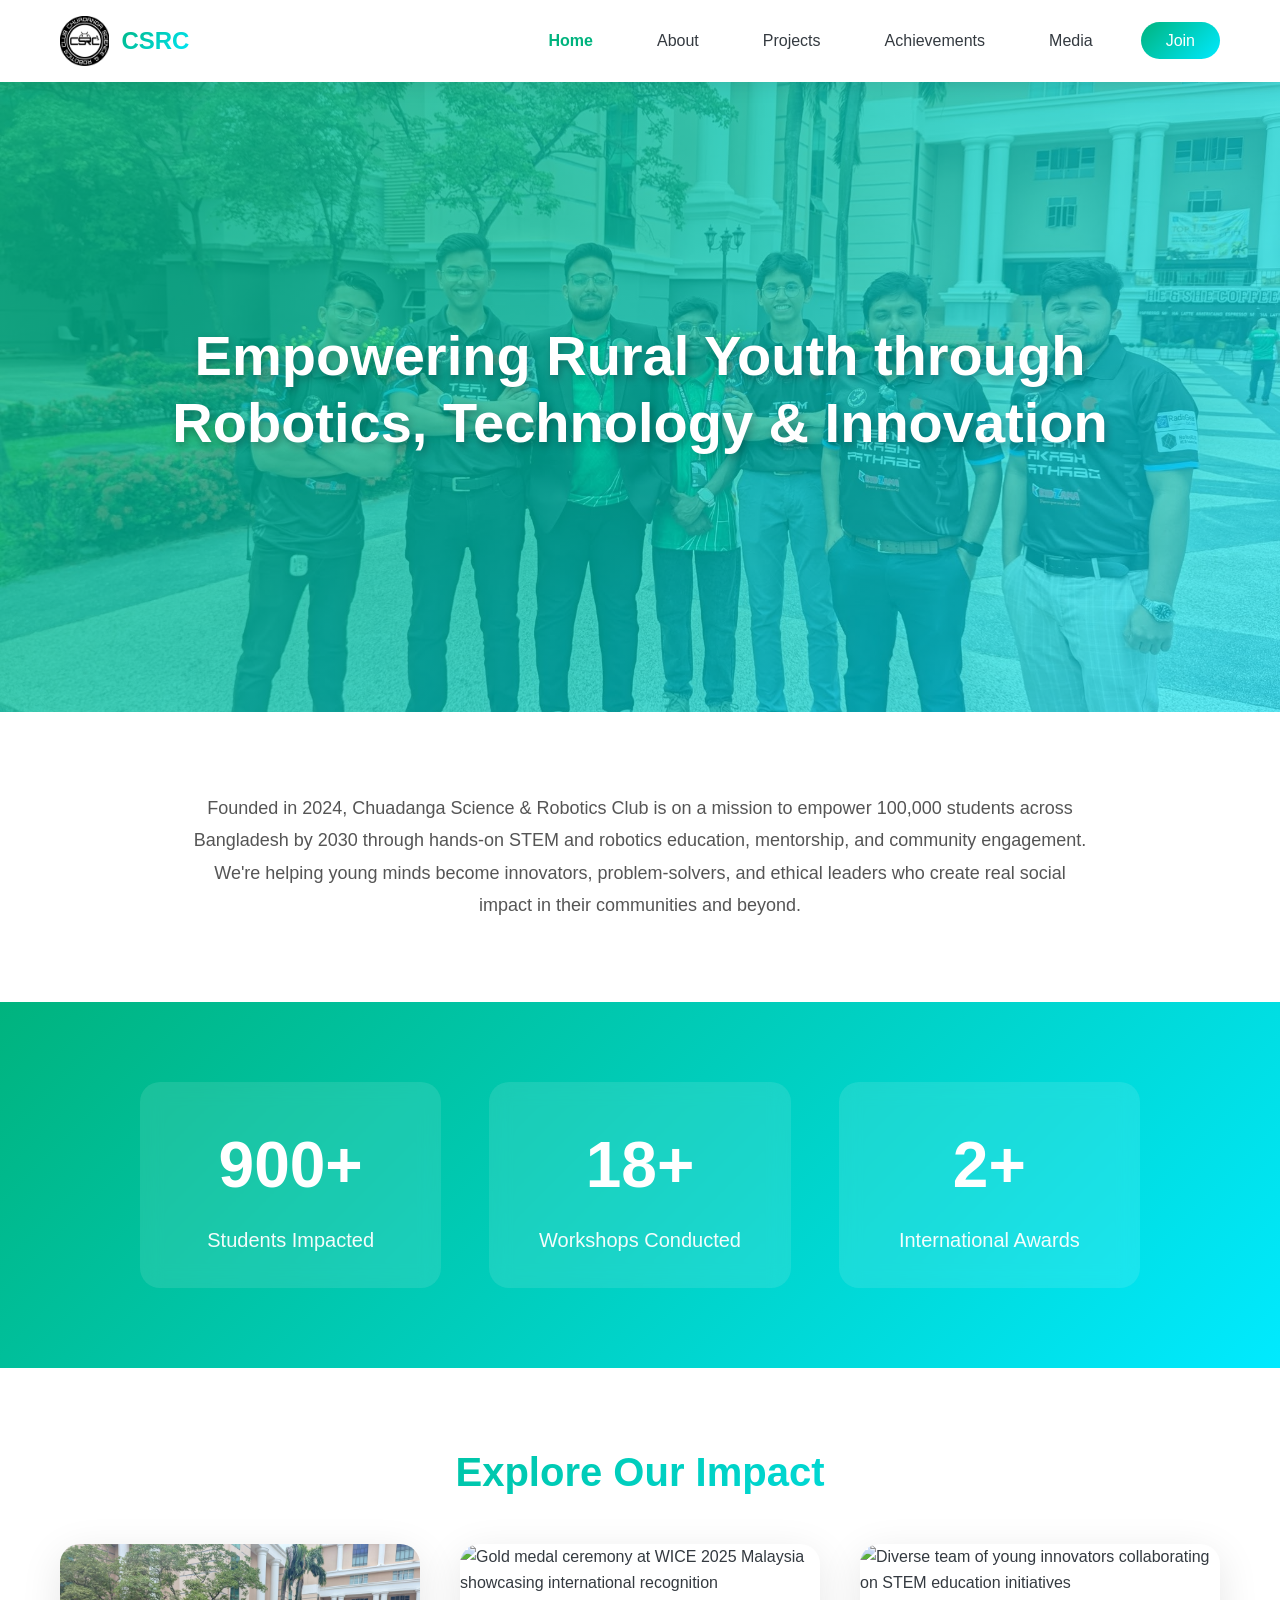
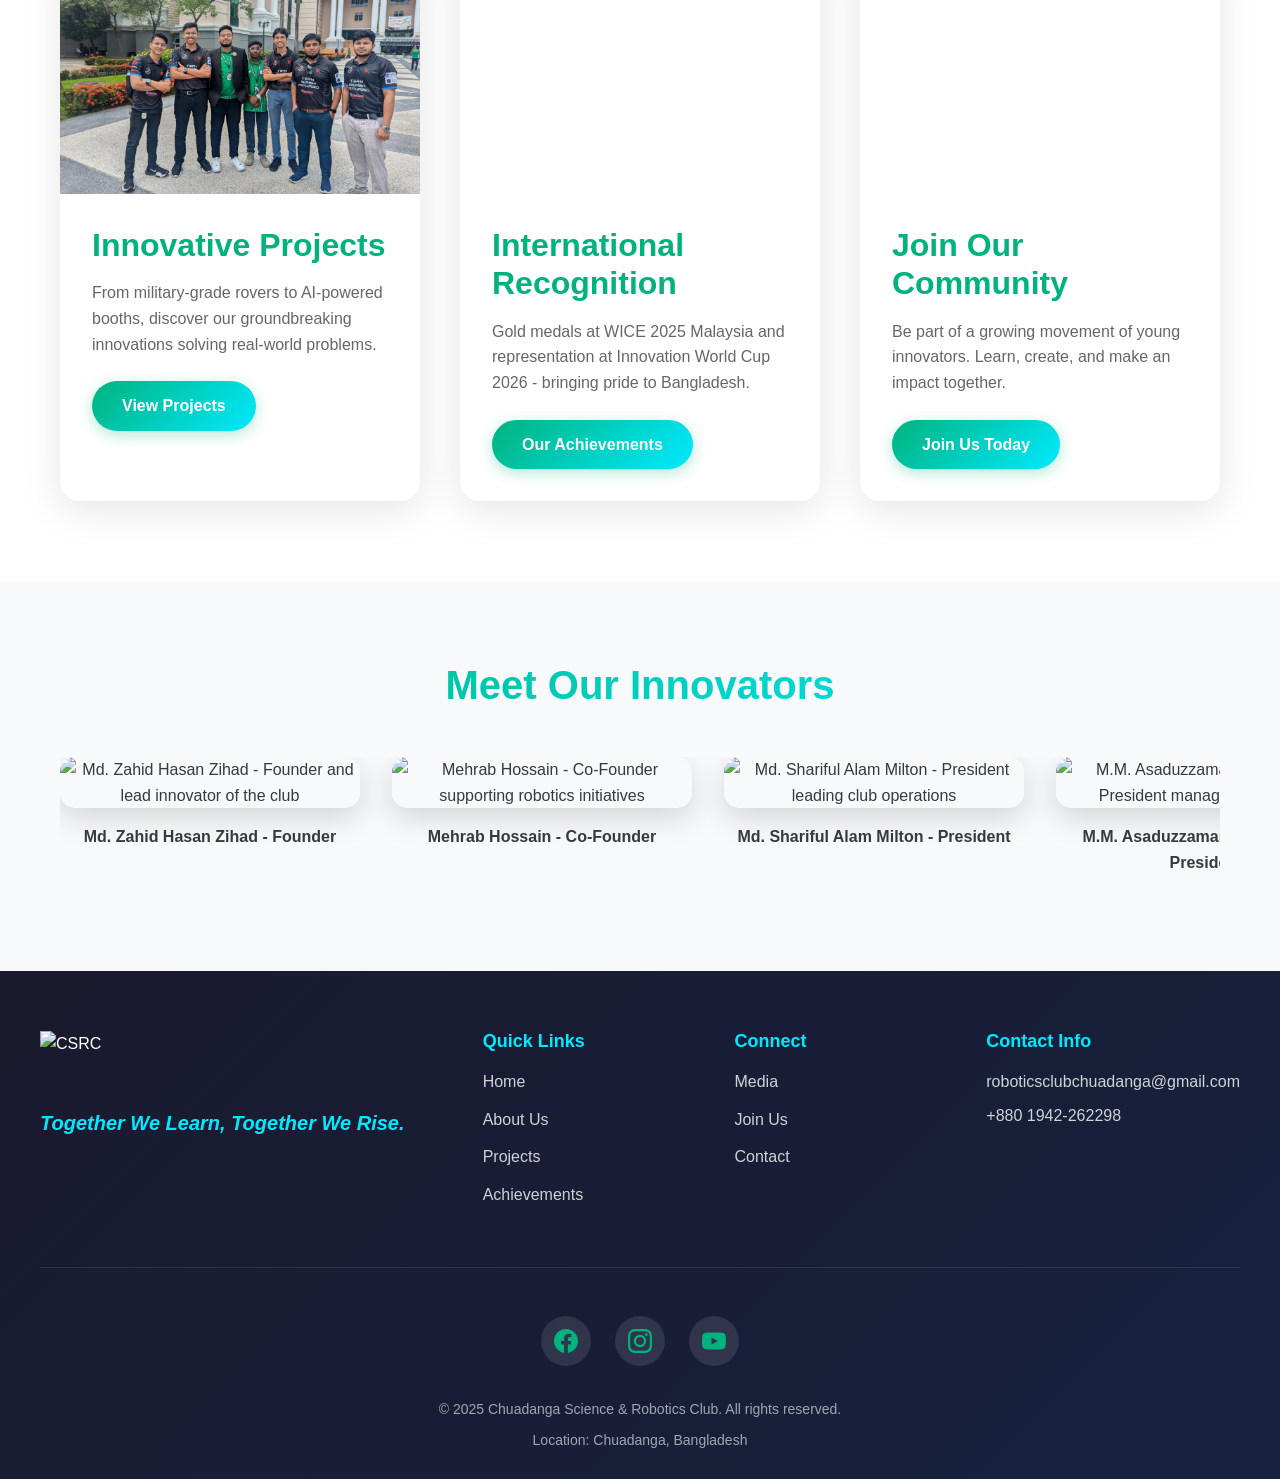
==== commit 745eaeaa: "Rename index.htmlxyz to index.html" ====
--- a/index.html
+++ b/index.html
@@ -1,1364 +1,127 @@
-<!doctype html>
-<html lang="en-GB">
+<!DOCTYPE html>
+<html lang="en">
 <head>
-<meta charset="utf-8">
-<meta name="viewport" content="width=device-width,initial-scale=1">
-<title>Site Coming Soon — YourSite</title>
-<meta name="description" content="We're building something brilliant. This page is under development — please come back later.">
-<meta name="theme-color" content="#6366f1">
-<link rel="icon" href="data:image/svg+xml,%3Csvg xmlns='http://www.w3.org/2000/svg' viewBox='0 0 100 100'%3E%3Ccircle cx='50' cy='50' r='48' fill='%236366f1'/%3E%3Cpath d='M30 60 L50 30 L70 60' stroke='%23fff' stroke-width='6' stroke-linecap='round' stroke-linejoin='round' fill='none'/%3E%3C/svg%3E">
-
-<!-- Structured Data -->
-<script type="application/ld+json">
-{
-  "@context": "https://schema.org",
-  "@type": "WebSite",
-  "name": "YourSite",
-  "url": "https://yoursite.com",
-  "description": "We're building something brilliant. This page is under development — please come back later."
-}
-</script>
-
-<style>
-/* ==================== Base & CSS Variables ==================== */
-:root {
-  --bg: #fafbfd;
-  --card: #ffffff;
-  --muted: #6b7280;
-  --accent-1: #6366f1;
-  --accent-2: #818cf8;
-  --glass: rgba(255, 255, 255, 0.6);
-  --glass-border: rgba(16, 24, 40, 0.06);
-  --text: #0f172a;
-  --radius: 14px;
-  --transition: 300ms cubic-bezier(0.2, 0.9, 0.2, 1);
-  --focus: 3px solid rgba(99, 102, 241, 0.18);
-  --success: #10b981;
-  --error: #ef4444;
-}
-
-/* ==================== Reset & Layout ==================== */
-*, *::before, *::after {
-  box-sizing: border-box;
-  margin: 0;
-  padding: 0;
-}
-
-html, body {
-  height: 100%;
-}
-
-body {
-  font-family: Inter, ui-sans-serif, system-ui, -apple-system, BlinkMacSystemFont, 'Segoe UI', Roboto, Oxygen, Ubuntu, Cantarell, sans-serif;
-  background: radial-gradient(1200px 600px at 10% 10%, rgba(99, 102, 241, 0.06), transparent),
-              linear-gradient(180deg, var(--bg), var(--bg));
-  color: var(--text);
-  -webkit-font-smoothing: antialiased;
-  -moz-osx-font-smoothing: grayscale;
-  line-height: 1.4;
-  padding: clamp(20px, 6vw, 48px);
-  transition: background var(--transition), color var(--transition);
-  display: flex;
-  align-items: center;
-  justify-content: center;
-}
-
-/* ==================== Main Container ==================== */
-.container {
-  width: 100%;
-  max-width: 980px;
-  background: linear-gradient(180deg, rgba(255, 255, 255, 0.6), rgba(255, 255, 255, 0.35));
-  backdrop-filter: blur(8px) saturate(120%);
-  border-radius: var(--radius);
-  border: 1px solid var(--glass-border);
-  box-shadow: 0 8px 30px rgba(2, 6, 23, 0.08);
-  padding: clamp(20px, 4vw, 48px);
-  display: grid;
-  grid-template-columns: 1fr 360px;
-  gap: 28px;
-  align-items: center;
-  transition: all var(--transition);
-}
-
-/* ==================== Responsive Breakpoints ==================== */
-
-/* Tablet landscape and below (880px) */
-@media (max-width: 880px) {
-  .container {
-    grid-template-columns: 1fr;
-    padding: clamp(16px, 4vw, 32px);
-    gap: 20px;
-  }
-  .illustration {
-    order: -1;
-  }
-  .right {
-    padding: 16px;
-  }
-}
-
-/* Tablet portrait (768px) */
-@media (max-width: 768px) {
-  body {
-    padding: clamp(16px, 4vw, 24px);
-  }
-  
-  .container {
-    padding: 20px;
-    gap: 18px;
-  }
-  
-  .header {
-    flex-direction: column;
-    gap: 12px;
-  }
-  
-  .brand {
-    flex-direction: row;
-    align-items: center;
-    gap: 10px;
-  }
-  
-  .title {
-    font-size: clamp(24px, 6vw, 36px);
-  }
-  
-  .sub {
-    font-size: clamp(14px, 3.5vw, 16px);
-  }
-  
-  .right {
-    padding: 16px;
-  }
-  
-  .countdown {
-    gap: 6px;
-  }
-  
-  .countdown .unit {
-    min-width: 60px;
-    padding: 8px 10px;
-  }
-  
-  .countdown .val {
-    font-size: 1.25rem;
-  }
-}
-
-/* Mobile landscape (640px) */
-@media (max-width: 640px) {
-  body {
-    padding: 12px;
-  }
-  
-  .container {
-    padding: 16px;
-    border-radius: 12px;
-    gap: 16px;
-  }
-  
-  .header {
-    gap: 10px;
-  }
-  
-  .brand svg {
-    width: 36px;
-    height: 36px;
-  }
-  
-  .title {
-    font-size: clamp(22px, 7vw, 28px);
-    margin: 4px 0;
-  }
-  
-  .sub {
-    font-size: 14px;
-    margin: 6px 0 12px 0;
-  }
-  
-  .illustration {
-    margin-top: 8px;
-  }
-  
-  .right {
-    padding: 14px;
-    gap: 10px;
-  }
-  
-  .countdown {
-    grid-template-columns: repeat(2, 1fr);
-    gap: 6px;
-  }
-  
-  .countdown .unit {
-    min-width: auto;
-    padding: 10px 8px;
-  }
-  
-  .countdown .val {
-    font-size: 1.5rem;
-  }
-  
-  .countdown .kv {
-    font-size: 10px;
-  }
-  
-  .form-label {
-    font-size: 15px;
-  }
-  
-  .input {
-    flex-direction: column;
-    gap: 8px;
-  }
-  
-  .input input[type="email"],
-  .input button {
-    width: 100%;
-  }
-  
-  .input button {
-    padding: 12px 14px;
-  }
-  
-  .footer {
-    flex-direction: column;
-    align-items: flex-start;
-    gap: 6px;
-  }
-}
-
-/* Mobile portrait (480px) */
-@media (max-width: 480px) {
-  body {
-    padding: 10px;
-  }
-  
-  .container {
-    padding: 14px;
-    gap: 14px;
-  }
-  
-  .brand svg {
-    width: 32px;
-    height: 32px;
-  }
-  
-  .brand strong {
-    font-size: 0.9rem;
-  }
-  
-  .title {
-    font-size: clamp(20px, 8vw, 26px);
-    line-height: 1.1;
-  }
-  
-  .sub {
-    font-size: 13px;
-  }
-  
-  .right {
-    padding: 12px;
-  }
-  
-  .badge {
-    font-size: 11px;
-    padding: 5px 9px;
-  }
-  
-  .countdown .unit {
-    padding: 8px 6px;
-    border-radius: 8px;
-  }
-  
-  .countdown .val {
-    font-size: 1.25rem;
-  }
-  
-  .form-label {
-    font-size: 14px;
-  }
-  
-  .helper {
-    font-size: 11px;
-  }
-  
-  .input input[type="email"] {
-    padding: 10px;
-    font-size: 14px;
-  }
-  
-  .input button {
-    padding: 11px 14px;
-    font-size: 14px;
-  }
-  
-  .socials a {
-    width: 36px;
-    height: 36px;
-  }
-  
-  .progress {
-    gap: 5px;
-  }
-  
-  .dot {
-    width: 7px;
-    height: 7px;
-  }
-  
-  .footer {
-    font-size: 11px;
-  }
-}
-
-/* Small mobile (360px) */
-@media (max-width: 360px) {
-  body {
-    padding: 8px;
-  }
-  
-  .container {
-    padding: 12px;
-    gap: 12px;
-  }
-  
-  .brand {
-    gap: 8px;
-  }
-  
-  .brand svg {
-    width: 28px;
-    height: 28px;
-  }
-  
-  .brand strong {
-    font-size: 0.85rem;
-  }
-  
-  .title {
-    font-size: 18px;
-  }
-  
-  .sub {
-    font-size: 12px;
-  }
-  
-  .right {
-    padding: 10px;
-    gap: 8px;
-  }
-  
-  .countdown {
-    gap: 5px;
-  }
-  
-  .countdown .unit {
-    padding: 6px 4px;
-    min-width: auto;
-  }
-  
-  .countdown .val {
-    font-size: 1.1rem;
-  }
-  
-  .countdown .kv {
-    font-size: 9px;
-    margin-top: 2px;
-  }
-  
-  .form-label {
-    font-size: 13px;
-  }
-  
-  .helper {
-    font-size: 10px;
-  }
-  
-  .input input[type="email"] {
-    padding: 9px;
-    font-size: 13px;
-  }
-  
-  .input button {
-    padding: 10px 12px;
-    font-size: 13px;
-  }
-  
-  .socials a {
-    width: 34px;
-    height: 34px;
-  }
-  
-  .socials svg {
-    width: 14px;
-    height: 14px;
-  }
-  
-  .progress .kv {
-    font-size: 11px;
-  }
-}
-
-/* Extra wide screens (1400px+) */
-@media (min-width: 1400px) {
-  .container {
-    max-width: 1200px;
-    padding: clamp(32px, 5vw, 60px);
-    gap: 40px;
-  }
-  
-  .title {
-    font-size: clamp(36px, 4vw, 52px);
-  }
-  
-  .sub {
-    font-size: clamp(16px, 2vw, 18px);
-  }
-  
-  .right {
-    padding: 24px;
-  }
-  
-  .countdown .unit {
-    min-width: 80px;
-    padding: 14px 16px;
-  }
-  
-  .countdown .val {
-    font-size: 2rem;
-  }
-}
-
-/* Landscape orientation adjustments */
-@media (max-height: 600px) and (orientation: landscape) {
-  body {
-    padding: 12px;
-  }
-  
-  .container {
-    padding: 16px;
-    gap: 16px;
-  }
-  
-  .illustration {
-    max-width: 400px;
-  }
-  
-  .title {
-    font-size: clamp(20px, 4vw, 32px);
-    margin: 4px 0;
-  }
-  
-  .sub {
-    font-size: 14px;
-    margin: 4px 0 8px 0;
-  }
-  
-  .right {
-    padding: 12px;
-    gap: 8px;
-  }
-  
-  .countdown {
-    gap: 6px;
-  }
-  
-  .countdown .unit {
-    padding: 6px 8px;
-  }
-  
-  .countdown .val {
-    font-size: 1.2rem;
-  }
-  
-  .countdown .kv {
-    font-size: 10px;
-  }
-}
-
-/* ==================== Header & Branding ==================== */
-.header {
-  display: flex;
-  gap: 16px;
-  align-items: flex-start;
-}
-
-.brand {
-  display: flex;
-  gap: 12px;
-  align-items: center;
-}
-
-.brand strong {
-  display: block;
-  font-size: 1rem;
-  letter-spacing: 0.2px;
-}
-
-.title {
-  font-size: clamp(28px, 4.5vw, 44px);
-  margin: 6px 0;
-  font-weight: 700;
-  line-height: 1.02;
-  background: linear-gradient(135deg, var(--text) 0%, var(--accent-1) 100%);
-  -webkit-background-clip: text;
-  -webkit-text-fill-color: transparent;
-  background-clip: text;
-}
-
-.sub {
-  color: var(--muted);
-  margin: 8px 0 16px 0;
-  font-size: clamp(14px, 2.2vw, 16px);
-}
-
-/* ==================== Illustration ==================== */
-.illustration {
-  margin-top: 14px;
-  animation: float 3s ease-in-out infinite;
-}
-
-@keyframes float {
-  0%, 100% {
-    transform: translateY(0);
-  }
-  50% {
-    transform: translateY(-10px);
-  }
-}
-
-.illustration svg {
-  width: 100%;
-  height: auto;
-}
-
-/* ==================== Right Column (Form Area) ==================== */
-.right {
-  background: linear-gradient(180deg, var(--glass), rgba(255, 255, 255, 0.02));
-  border-radius: 12px;
-  padding: 18px;
-  border: 1px solid var(--glass-border);
-  display: flex;
-  flex-direction: column;
-  gap: 12px;
-}
-
-/* ==================== Badge ==================== */
-.badge {
-  display: inline-block;
-  padding: 6px 10px;
-  border-radius: 999px;
-  font-weight: 600;
-  font-size: 12px;
-  color: var(--accent-1);
-  border: 1px solid rgba(99, 102, 241, 0.2);
-  background: linear-gradient(180deg, rgba(99, 102, 241, 0.06), transparent);
-  animation: pulse 2s ease-in-out infinite;
-}
-
-@keyframes pulse {
-  0%, 100% {
-    opacity: 1;
-  }
-  50% {
-    opacity: 0.7;
-  }
-}
-
-/* ==================== Countdown Timer ==================== */
-.countdown {
-  display: flex;
-  gap: 8px;
-  align-items: center;
-  flex-wrap: wrap;
-  margin-top: 8px;
-}
-
-.countdown .unit {
-  background: linear-gradient(180deg, rgba(255, 255, 255, 0.6), rgba(255, 255, 255, 0.45));
-  padding: 10px 12px;
-  border-radius: 10px;
-  min-width: 66px;
-  text-align: center;
-  font-weight: 600;
-  font-size: 0.95rem;
-  border: 1px solid var(--glass-border);
-}
-
-.countdown .val {
-  display: block;
-  color: var(--accent-1);
-  font-size: 1.5rem;
-  font-weight: 700;
-}
-
-.countdown .kv {
-  display: block;
-  font-size: 11px;
-  text-transform: uppercase;
-  margin-top: 4px;
-  color: var(--muted);
-  font-weight: 600;
-}
-
-/* ==================== Form Styles ==================== */
-form {
-  display: flex;
-  flex-direction: column;
-  gap: 10px;
-}
-
-.form-label {
-  font-size: 16px;
-  font-weight: 600;
-  margin: 6px 0 0 0;
-}
-
-.input {
-  display: flex;
-  gap: 8px;
-  align-items: center;
-}
-
-.input input[type="email"] {
-  flex: 1;
-  padding: 10px 12px;
-  border-radius: 10px;
-  border: 1px solid var(--glass-border);
-  background: transparent;
-  color: var(--text);
-  outline: none;
-  font-size: 14px;
-  transition: all var(--transition);
-}
-
-.input input[type="email"]:focus {
-  box-shadow: var(--focus);
-  border-color: var(--accent-1);
-}
-
-.input button {
-  padding: 10px 14px;
-  border-radius: 10px;
-  border: 0;
-  background: linear-gradient(90deg, var(--accent-1), var(--accent-2));
-  color: white;
-  font-weight: 700;
-  cursor: pointer;
-  transition: all var(--transition);
-  white-space: nowrap;
-}
-
-.input button:hover {
-  transform: translateY(-2px);
-  box-shadow: 0 4px 12px rgba(99, 102, 241, 0.3);
-}
-
-.input button:focus {
-  box-shadow: var(--focus);
-}
-
-.input button:disabled {
-  opacity: 0.6;
-  cursor: not-allowed;
-  transform: none;
-}
-
-/* ==================== Form Messages ==================== */
-.helper {
-  font-size: 12px;
-  color: var(--muted);
-  margin-top: 6px;
-}
-
-.success {
-  color: #0f5132;
-  background: #d1fae5;
-  padding: 8px;
-  border-radius: 8px;
-  font-size: 13px;
-  border: 1px solid var(--success);
-}
-
-.error {
-  color: #7f1d1d;
-  background: #fee2e2;
-  padding: 8px;
-  border-radius: 8px;
-  font-size: 13px;
-  border: 1px solid var(--error);
-}
-
-/* ==================== Social Links ==================== */
-.socials {
-  display: flex;
-  gap: 10px;
-  align-items: center;
-  margin-top: 6px;
-}
-
-.socials a {
-  display: inline-flex;
-  align-items: center;
-  justify-content: center;
-  width: 40px;
-  height: 40px;
-  border-radius: 10px;
-  border: 1px solid var(--glass-border);
-  background: var(--glass);
-  text-decoration: none;
-  color: var(--text);
-  transition: all var(--transition);
-}
-
-.socials a:hover {
-  transform: translateY(-3px);
-  box-shadow: 0 4px 12px rgba(0, 0, 0, 0.1);
-  background: linear-gradient(90deg, var(--accent-1), var(--accent-2));
-  color: white;
-}
-
-.socials a:focus {
-  box-shadow: var(--focus);
-}
-
-/* ==================== Progress Indicator ==================== */
-.progress {
-  display: inline-flex;
-  gap: 6px;
-  align-items: center;
-  margin-top: 10px;
-}
-
-.dot {
-  width: 8px;
-  height: 8px;
-  border-radius: 999px;
-  background: linear-gradient(180deg, var(--accent-1), var(--accent-2));
-  opacity: 0.18;
-  transform: translateY(0);
-  animation: bounce 1.2s infinite ease-in-out;
-}
-
-.dot:nth-child(2) {
-  animation-delay: 0.15s;
-}
-
-.dot:nth-child(3) {
-  animation-delay: 0.3s;
-}
-
-@keyframes bounce {
-  0% {
-    opacity: 0.18;
-    transform: translateY(0);
-  }
-  50% {
-    opacity: 1;
-    transform: translateY(-8px);
-  }
-  100% {
-    opacity: 0.18;
-    transform: translateY(0);
-  }
-}
-
-/* ==================== Footer ==================== */
-.footer {
-  margin-top: 12px;
-  font-size: 12px;
-  color: var(--muted);
-  display: flex;
-  justify-content: space-between;
-  align-items: center;
-  gap: 10px;
-  flex-wrap: wrap;
-}
-
-.footer a {
-  color: var(--accent-1);
-  text-decoration: none;
-  transition: all var(--transition);
-}
-
-.footer a:hover {
-  text-decoration: underline;
-}
-
-/* ==================== Utility Classes ==================== */
-.sr-only {
-  position: absolute;
-  width: 1px;
-  height: 1px;
-  padding: 0;
-  margin: -1px;
-  overflow: hidden;
-  clip: rect(0, 0, 0, 0);
-  border: 0;
-}
-
-.hidden {
-  display: none !important;
-}
-
-.kv {
-  font-size: 12px;
-  color: var(--muted);
-}
-
-/* ==================== Focus Visible ==================== */
-:focus-visible {
-  outline: var(--focus);
-  outline-offset: 2px;
-}
-
-button:focus,
-a:focus,
-input:focus {
-  outline: none;
-}
-
-/* ==================== No-JS Fallback ==================== */
-.no-js-fallback {
-  max-width: 720px;
-  margin: 0 auto;
-  background: #fff;
-  padding: 20px;
-  border-radius: 12px;
-  border: 1px solid #eee;
-}
-
-.no-js-fallback h1 {
-  margin: 0 0 8px 0;
-  font-size: 22px;
-}
-
-.no-js-fallback p {
-  margin: 0 0 12px 0;
-  color: #555;
-}
-</style>
+    <meta charset="UTF-8">
+    <meta name="viewport" content="width=device-width, initial-scale=1.0">
+    <meta name="description" content="Chuadanga Science & Robotics Club - Empowering rural youth through robotics, technology and innovation">
+    <title>Chuadanga Science & Robotics Club - Home</title>
+    <link rel="stylesheet" href="assets/css/style.css">
+    <link rel="preconnect" href="https://fonts.googleapis.com">
+    <link rel="preconnect" href="https://fonts.gstatic.com" crossorigin>
+    <link href="https://fonts.googleapis.com/css2?family=Orbitron:wght@400;500;700;900&family=Poppins:wght@300;400;500;600;700&display=swap" rel="stylesheet">
 </head>
 <body>
-  <!-- No-JS Fallback -->
-  <noscript>
-    <div class="no-js-fallback">
-      <h1>We're building something brilliant.</h1>
-      <p>This page is under development — please come back later. JavaScript appears to be disabled. Please revisit later or contact us at <a href="mailto:hello@yoursite.com">hello@yoursite.com</a>.</p>
-    </div>
-  </noscript>
+    <!-- Content sourced from: club overall report - Copy (1).pdf -->
+    
+    <!-- Navbar will be injected here -->
+    <div id="navbar-container"></div>
 
-  <main class="container" role="main" aria-labelledby="pageTitle">
-    <!-- Left Column: Branding + Illustration -->
-    <section aria-label="Coming soon information">
-      <div class="header">
-        <div class="brand" aria-hidden="true">
-          <!-- Brand Logo -->
-          <svg width="44" height="44" viewBox="0 0 100 100" fill="none" xmlns="http://www.w3.org/2000/svg">
-            <defs>
-              <linearGradient id="brandGrad" x1="0" x2="1">
-                <stop offset="0" stop-color="#6366f1"/>
-                <stop offset="1" stop-color="#818cf8"/>
-              </linearGradient>
-            </defs>
-            <rect x="6" y="6" width="88" height="88" rx="18" fill="url(#brandGrad)"/>
-            <path d="M28 62 L50 34 L72 62" stroke="#fff" stroke-width="6" stroke-linecap="round" stroke-linejoin="round" fill="none"/>
-          </svg>
+    <!-- Hero Banner -->
+    <section class="hero-banner">
+        <img src="assets/images/banner-projects.jpg" alt="Chuadanga Science & Robotics Club students working on innovative robotics projects in a collaborative workshop environment" loading="eager">
+        <div class="hero-overlay">
+            <h1 class="hero-title">Empowering Rural Youth through Robotics, Technology & Innovation</h1>
         </div>
-        <div style="flex:1">
-          <strong id="siteName" style="display:block">YourSite</strong>
-          <h1 id="pageTitle" class="title">We're building something brilliant.</h1>
-          <p class="sub">This page is under development — please come back later.</p>
-        </div>
-      </div>
-
-      <!-- Animated Illustration -->
-      <div class="illustration">
-        <svg viewBox="0 0 640 360" width="100%" height="auto" role="img" aria-labelledby="illTitle illDesc" preserveAspectRatio="xMidYMid meet">
-          <title id="illTitle">Work in progress illustration</title>
-          <desc id="illDesc">An animated crane lifting blocks — symbolic of building progress.</desc>
-          <defs>
-            <linearGradient id="gradA" x1="0" x2="1">
-              <stop offset="0" stop-color="#6366f1"/>
-              <stop offset="1" stop-color="#818cf8"/>
-            </linearGradient>
-          </defs>
-
-          <!-- Ground -->
-          <rect x="0" y="320" width="640" height="40" fill="rgba(15,23,42,0.06)"/>
-
-          <!-- Building Blocks -->
-          <rect x="120" y="240" width="80" height="80" fill="url(#gradA)" opacity="0.8" rx="8">
-            <animate attributeName="y" values="240;235;240" dur="2s" repeatCount="indefinite"/>
-          </rect>
-          <rect x="230" y="200" width="80" height="120" fill="url(#gradA)" opacity="0.9" rx="8">
-            <animate attributeName="y" values="200;195;200" dur="2.5s" repeatCount="indefinite"/>
-          </rect>
-          <rect x="340" y="160" width="80" height="160" fill="url(#gradA)" rx="8">
-            <animate attributeName="y" values="160;155;160" dur="3s" repeatCount="indefinite"/>
-          </rect>
-
-          <!-- Crane -->
-          <g transform="translate(450,0)">
-            <rect x="30" y="80" width="36" height="240" rx="6" fill="#0f172a" opacity="0.08"/>
-            <g transform="translate(0,6)">
-              <!-- Crane Arm -->
-              <rect x="66" y="64" width="140" height="12" rx="6" fill="url(#gradA)"/>
-              <!-- Cable -->
-              <line x1="190" y1="76" x2="190" y2="180" stroke="#0f172a" stroke-width="3" opacity="0.6"/>
-              <!-- Lifting Block -->
-              <rect id="liftBlock" x="160" y="176" width="60" height="50" rx="6" fill="#111827" opacity="0.95">
-                <animate attributeName="y" values="176;140;176" dur="3.6s" repeatCount="indefinite"/>
-              </rect>
-              <!-- Rotating Gear -->
-              <g transform="translate(40,220)">
-                <circle cx="0" cy="0" r="18" fill="none" stroke="#0f172a" stroke-opacity="0.08" stroke-width="8"/>
-                <g id="gear">
-                  <circle cx="0" cy="0" r="10" fill="#0f172a" opacity="0.08"/>
-                  <animateTransform attributeName="transform" type="rotate" from="0" to="360" dur="6s" repeatCount="indefinite"/>
-                </g>
-              </g>
-            </g>
-          </g>
-        </svg>
-      </div>
     </section>
 
-    <!-- Right Column: Form & Controls -->
-    <aside class="right" aria-labelledby="notifyTitle">
-      <!-- Badge -->
-      <div style="display:flex;justify-content:flex-start;align-items:center;">
-        <div class="badge" id="statusBadge" aria-hidden="true">Work in progress</div>
-      </div>
+    <!-- Introduction Section -->
+    <section class="container intro-section">
+        <div class="section-content">
+            <p class="intro-text">Founded in 2024, Chuadanga Science & Robotics Club is on a mission to empower 100,000 students across Bangladesh by 2030 through hands-on STEM and robotics education, mentorship, and community engagement. We're helping young minds become innovators, problem-solvers, and ethical leaders who create real social impact in their communities and beyond.</p>
+        </div>
+    </section>
 
-      <!-- Countdown -->
-      <div id="countdownWrap" aria-live="polite" aria-atomic="true">
-        <div class="countdown" id="countdown"></div>
-      </div>
+    <!-- Animated Counters -->
+    <section class="stats-section">
+        <div class="container">
+            <div class="stats-grid">
+                <div class="stat-card">
+                    <div class="stat-number" data-target="5000">0</div>
+                    <div class="stat-label">Students Impacted</div>
+                </div>
+                <div class="stat-card">
+                    <div class="stat-number" data-target="100">0</div>
+                    <div class="stat-label">Workshops Conducted</div>
+                </div>
+                <div class="stat-card">
+                    <div class="stat-number" data-target="10">0</div>
+                    <div class="stat-label">International Awards</div>
+                </div>
+            </div>
+        </div>
+    </section>
 
-      <!-- Form Section -->
-      <div style="margin-top:6px">
-        <h2 id="notifyTitle" class="form-label">Notify me when it launches</h2>
-        <p class="helper">We'll send one short email when the site goes live. No spam — unsubscribe anytime.</p>
-      </div>
+    <!-- Feature Cards -->
+    <section class="features-section container">
+        <h2 class="section-title">Explore Our Impact</h2>
+        <div class="features-grid">
+            <div class="feature-card">
+                <div class="feature-image">
+                    <img src="assets/images/banner-projects.jpg" alt="Hexaguard Rover and other innovative robotics projects developed by club members" loading="lazy">
+                </div>
+                <div class="feature-content">
+                    <h3>Innovative Projects</h3>
+                    <p>From military-grade rovers to AI-powered booths, discover our groundbreaking innovations solving real-world problems.</p>
+                    <a href="projects/" class="btn-primary">View Projects</a>
+                </div>
+            </div>
+            <div class="feature-card">
+                <div class="feature-image">
+                    <img src="assets/images/banner-achievements.jpg" alt="Gold medal ceremony at WICE 2025 Malaysia showcasing international recognition" loading="lazy">
+                </div>
+                <div class="feature-content">
+                    <h3>International Recognition</h3>
+                    <p>Gold medals at WICE 2025 Malaysia and representation at Innovation World Cup 2026 - bringing pride to Bangladesh.</p>
+                    <a href="achievements/" class="btn-primary">Our Achievements</a>
+                </div>
+            </div>
+            <div class="feature-card">
+                <div class="feature-image">
+                    <img src="assets/images/member1.jpg" alt="Diverse team of young innovators collaborating on STEM education initiatives" loading="lazy">
+                </div>
+                <div class="feature-content">
+                    <h3>Join Our Community</h3>
+                    <p>Be part of a growing movement of young innovators. Learn, create, and make an impact together.</p>
+                    <a href="join/" class="btn-primary">Join Us Today</a>
+                </div>
+            </div>
+        </div>
+    </section>
 
-      <!-- Email Form -->
-      <form id="notifyForm" novalidate aria-describedby="formHelp">
-        <div class="input">
-          <label for="email" class="sr-only">Email address</label>
-          <input 
-            id="email" 
-            name="email" 
-            type="email" 
-            inputmode="email" 
-            placeholder="your.email@example.com" 
-            aria-required="true"
-            aria-label="Email address"
-          >
-          <button type="submit" aria-label="Notify me">Notify me</button>
+    <!-- Member Highlights Carousel -->
+    <section class="carousel-section">
+        <div class="container">
+            <h2 class="section-title">Meet Our Innovators</h2>
+            <div class="carousel-container">
+                <div class="carousel-track">
+                    <div class="carousel-slide">
+                        <img src="assets/images/member1.jpg" alt="Md. Zahid Hasan Zihad - Founder and lead innovator of the club" loading="lazy">
+                        <p class="carousel-caption">Md. Zahid Hasan Zihad - Founder</p>
+                    </div>
+                    <div class="carousel-slide">
+                        <img src="assets/images/member2.jpg" alt="Mehrab Hossain - Co-Founder supporting robotics initiatives" loading="lazy">
+                        <p class="carousel-caption">Mehrab Hossain - Co-Founder</p>
+                    </div>
+                    <div class="carousel-slide">
+                        <img src="assets/images/member3.jpg" alt="Md. Shariful Alam Milton - President leading club operations" loading="lazy">
+                        <p class="carousel-caption">Md. Shariful Alam Milton - President</p>
+                    </div>
+                    <div class="carousel-slide">
+                        <img src="assets/images/member4.jpg" alt="M.M. Asaduzzaman Sabbir - Vice President managing programs" loading="lazy">
+                        <p class="carousel-caption">M.M. Asaduzzaman Sabbir - Vice President</p>
+                    </div>
+                    <div class="carousel-slide">
+                        <img src="assets/images/member5.jpg" alt="Md. Shapon Ali - General Secretary coordinating activities" loading="lazy">
+                        <p class="carousel-caption">Md. Shapon Ali - General Secretary</p>
+                    </div>
+                </div>
+            </div>
         </div>
-        <div id="formHelp" class="helper">Configure emailEndpoint in the script to connect with Mailchimp, Formspark, or Netlify Forms.</div>
-        <div id="formFeedback" role="status" aria-live="polite"></div>
-      </form>
+    </section>
 
-      <!-- Social Links -->
-      <div class="socials hidden" id="socials"></div>
+    <!-- Footer will be injected here -->
+    <div id="footer-container"></div>
 
-      <!-- Progress Indicator -->
-      <div class="progress" aria-hidden="true">
-        <span class="dot"></span>
-        <span class="dot"></span>
-        <span class="dot"></span>
-        <span class="kv" style="margin-left:8px">We're making progress</span>
-      </div>
-
-      <!-- Footer -->
-      <div class="footer">
-        <div class="kv">© <span id="year"></span> <span id="siteName2">YourSite</span></div>
-        <div class="kv"><a href="mailto:hello@yoursite.com" id="contactLink">Contact</a></div>
-      </div>
-    </aside>
-  </main>
-
-<script>
-/* ==========================================
-   CONFIGURATION OBJECT
-   ========================================== 
-   Change these values to customize your page:
-   - siteName: Your site/brand name
-   - launchDate: ISO 8601 format (e.g., "2025-12-31T23:59:59") or empty to hide countdown
-   - emailEndpoint: URL for email capture (Formspree, Formspark, Netlify Forms) or empty for client-side only
-   - contactEmail: Contact email address
-   - socials: Social media URLs or empty strings to hide icons
-   - colors: Customize the color scheme (CSS color values)
-*/
-const CONFIG = {
-  siteName: "chuadangascienceandroboticsclub.com.com",
-  launchDate: "2025-12-31T23:59:59",              // Set your launch date here
-  emailEndpoint: "",                               // Example: "https://formspree.io/f/your-form-id"
-  contactEmail: "infiniterabbiex@gmail.com",              // Your contact email
-  socials: {
-    twitter: "",                                   // Example: "https://twitter.com/yourhandle"
-    linkedin: "",                                  // Example: "https://linkedin.com/company/yourcompany"
-    github: ""                                     // Example: "https://github.com/yourusername"
-  },
-  colors: {
-    accent1: "#6366f1",                            // Primary accent color
-    accent2: "#818cf8"                             // Secondary accent color
-  }
-};
-
-/* ========================================== Apply Colors ========================================== */
-(function applyColors() {
-  if (CONFIG.colors) {
-    const root = document.documentElement;
-    if (CONFIG.colors.accent1) root.style.setProperty('--accent-1', CONFIG.colors.accent1);
-    if (CONFIG.colors.accent2) root.style.setProperty('--accent-2', CONFIG.colors.accent2);
-  }
-})();
-
-/* ========================================== Apply Site Name, Year & Contact ========================================== */
-document.getElementById('siteName').textContent = CONFIG.siteName;
-document.getElementById('siteName2').textContent = CONFIG.siteName;
-document.getElementById('year').textContent = new Date().getFullYear();
-document.getElementById('contactLink').href = 'mailto:' + CONFIG.contactEmail;
-
-/* ========================================== Countdown Timer ========================================== */
-(function initCountdown() {
-  const countdownEl = document.getElementById('countdown');
-  const statusBadge = document.getElementById('statusBadge');
-  
-  function isValidDate(d) {
-    return d instanceof Date && !isNaN(d);
-  }
-  
-  function renderCountdown() {
-    countdownEl.innerHTML = '';
-    
-    if (!CONFIG.launchDate) {
-      countdownEl.style.display = 'none';
-      statusBadge.textContent = 'Coming soon';
-      return;
-    }
-    
-    const target = new Date(CONFIG.launchDate);
-    
-    if (!isValidDate(target)) {
-      countdownEl.style.display = 'none';
-      statusBadge.textContent = 'Coming soon';
-      return;
-    }
-    
-    statusBadge.textContent = 'Launch scheduled';
-    countdownEl.style.display = 'flex';
-    
-    // Create countdown units
-    const units = ['days', 'hours', 'minutes', 'seconds'];
-    const nodeMap = {};
-    
-    units.forEach(u => {
-      const div = document.createElement('div');
-      div.className = 'unit';
-      div.setAttribute('data-unit', u);
-      div.innerHTML = `
-        <div class="val" aria-hidden="true">—</div>
-        <div class="kv">${u}</div>
-      `;
-      countdownEl.appendChild(div);
-      nodeMap[u] = div.querySelector('.val');
-    });
-    
-    function updateCountdown() {
-      const now = new Date();
-      let diff = Math.max(0, Math.floor((target - now) / 1000));
-      
-      if (diff <= 0) {
-        nodeMap.days.textContent = '0';
-        nodeMap.hours.textContent = '0';
-        nodeMap.minutes.textContent = '0';
-        nodeMap.seconds.textContent = '0';
-        statusBadge.textContent = 'Launched';
-        clearInterval(interval);
-        return;
-      }
-      
-      const days = Math.floor(diff / 86400);
-      diff -= days * 86400;
-      const hours = Math.floor(diff / 3600);
-      diff -= hours * 3600;
-      const minutes = Math.floor(diff / 60);
-      diff -= minutes * 60;
-      const seconds = diff;
-      
-      nodeMap.days.textContent = String(days).padStart(2, '0');
-      nodeMap.hours.textContent = String(hours).padStart(2, '0');
-      nodeMap.minutes.textContent = String(minutes).padStart(2, '0');
-      nodeMap.seconds.textContent = String(seconds).padStart(2, '0');
-      
-      const human = `${days} days, ${hours} hours, ${minutes} minutes, ${seconds} seconds until launch.`;
-      countdownEl.setAttribute('aria-label', human);
-    }
-    
-    updateCountdown();
-    const interval = setInterval(updateCountdown, 1000);
-  }
-  
-  renderCountdown();
-})();
-
-/* ========================================== Email Form Validation ========================================== */
-(function initForm() {
-  const form = document.getElementById('notifyForm');
-  const email = document.getElementById('email');
-  const feedback = document.getElementById('formFeedback');
-  
-  function validateEmail(e) {
-    return /^[^\s@]+@[^\s@]+\.[^\s@]+$/.test(e);
-  }
-  
-  form.addEventListener('submit', async function(ev) {
-    ev.preventDefault();
-    feedback.textContent = '';
-    feedback.className = '';
-    
-    const val = email.value.trim();
-    
-    // Validation
-    if (!val) {
-      feedback.textContent = 'Please enter your email address.';
-      feedback.className = 'error';
-      email.focus();
-      return;
-    }
-    
-    if (!validateEmail(val)) {
-      feedback.textContent = 'Please enter a valid email address.';
-      feedback.className = 'error';
-      email.focus();
-      return;
-    }
-    
-    // Disable during submission
-    email.disabled = true;
-    const submitBtn = form.querySelector('button[type="submit"]');
-    const originalText = submitBtn.textContent;
-    submitBtn.disabled = true;
-    submitBtn.textContent = 'Submitting...';
-    
-    try {
-      if (CONFIG.emailEndpoint) {
-        // POST to configured endpoint
-        const response = await fetch(CONFIG.emailEndpoint, {
-          method: 'POST',
-          headers: {
-            'Content-Type': 'application/json',
-          },
-          body: JSON.stringify({ email: val })
-        });
-        
-        if (response.ok) {
-          feedback.textContent = 'Subscription successful — thank you!';
-          feedback.className = 'success';
-          form.reset();
-        } else {
-          throw new Error('Network response was not ok');
-        }
-      } else {
-        // Client-side only (no backend)
-        await new Promise(resolve => setTimeout(resolve, 1000));
-        feedback.textContent = 'Thanks — we will notify you when the site launches.';
-        feedback.className = 'success';
-        
-        // Optional: Store locally for developer reference
-        try {
-          const stored = JSON.parse(localStorage.getItem('launch_signups') || '[]');
-          stored.push({ email: val, timestamp: new Date().toISOString() });
-          localStorage.setItem('launch_signups', JSON.stringify(stored.slice(-100)));
-        } catch (e) {
-          console.warn('Could not store email locally', e);
-        }
-        
-        form.reset();
-      }
-    } catch (error) {
-      feedback.textContent = 'Saved locally — failed to reach email service. See console for details.';
-      feedback.className = 'error';
-      console.error('Email submission error:', error);
-    } finally {
-      email.disabled = false;
-      submitBtn.disabled = false;
-      submitBtn.textContent = originalText;
-    }
-  });
-})();
-
-/* ========================================== Social Links ========================================== */
-(function initSocials() {
-  const socialsEl = document.getElementById('socials');
-  const s = CONFIG.socials || {};
-  
-  // Social icon SVGs
-  const icons = {
-    twitter: `<svg width="16" height="16" viewBox="0 0 24 24" fill="none"><path d="M18.244 2.25h3.308l-7.227 8.26 8.502 11.24H16.17l-5.214-6.817L4.99 21.75H1.68l7.73-8.835L1.254 2.25H8.08l4.713 6.231zm-1.161 17.52h1.833L7.084 4.126H5.117z" fill="currentColor"/></svg>`,
-    linkedin: `<svg width="16" height="16" viewBox="0 0 24 24" fill="none"><path d="M4.98 3.5C4.98 4.88 3.86 6 2.48 6 1.1 6 0 4.88 0 3.5 0 2.12 1.1 1 2.48 1 3.86 1 4.98 2.12 4.98 3.5zM.24 8.5h4.48V24H.24zM8.5 8.5h4.3v2.1h.1c.6-1.1 2-2.3 4.2-2.3 4.5 0 5.3 3 5.3 6.8V24h-4.5v-7.2c0-1.7 0-3.9-2.4-3.9-2.4 0-2.7 1.8-2.7 3.8V24H8.5z" fill="currentColor"/></svg>`,
-    github: `<svg width="16" height="16" viewBox="0 0 24 24" fill="none"><path d="M12 .5C5.73.5.9 5.33.9 11.6c0 4.7 3.03 8.7 7.24 10.12.53.1.72-.23.72-.5 0-.25-.01-.91-.01-1.78-2.95.64-3.57-1.42-3.57-1.42-.48-1.24-1.17-1.57-1.17-1.57-.95-.65.07-.64.07-.64 1.06.07 1.62 1.09 1.62 1.09.93 1.6 2.44 1.14 3.03.87.09-.68.37-1.14.67-1.4-2.36-.27-4.84-1.18-4.84-5.28 0-1.17.42-2.12 1.11-2.87-.11-.28-.48-1.42.11-2.96 0 0 .9-.29 2.95 1.11a10.2 10.2 0 0 1 2.69-.36c.91.01 1.84.12 2.69.36 2.05-1.4 2.95-1.11 2.95-1.11.6 1.54.23 2.68.11 2.96.69.75 1.11 1.7 1.11 2.87 0 4.11-2.49 5-4.86 5.27.38.33.72.98.72 1.98 0 1.43-.01 2.58-.01 2.93 0 .27.19.61.73.5 4.2-1.42 7.23-5.42 7.23-10.12C23.1 5.33 18.27.5 12 .5z" fill="currentColor"/></svg>`
-  };
-  
-  const links = [];
-  if (s.twitter) links.push({ href: s.twitter, icon: icons.twitter, name: 'Twitter' });
-  if (s.linkedin) links.push({ href: s.linkedin, icon: icons.linkedin, name: 'LinkedIn' });
-  if (s.github) links.push({ href: s.github, icon: icons.github, name: 'GitHub' });
-  
-  if (!links.length) {
-    socialsEl.style.display = 'none';
-    return;
-  }
-  
-  socialsEl.classList.remove('hidden');
-  
-  links.forEach(l => {
-    const a = document.createElement('a');
-    a.href = l.href;
-    a.target = '_blank';
-    a.rel = 'noopener noreferrer';
-    a.innerHTML = l.icon;
-    a.title = l.name;
-    a.setAttribute('aria-label', l.name);
-    socialsEl.appendChild(a);
-  });
-})();
-</script>
-
-<!--
-==========================================
-QUICK START GUIDE
-==========================================
-
-## Configuration
-Update the CONFIG object above with your details:
-
-1. **siteName**: Your brand/site name
-2. **launchDate**: Set to "2025-12-31T23:59:59" format (or leave empty to hide countdown)
-3. **emailEndpoint**: Add your email service URL (Formspree, Formspark, etc.)
-4. **contactEmail**: Your contact email address
-5. **colors**: Customize accent colors (CSS hex values)
-6. **socials**: Add your social media URLs
-
-## Customizing Colors
-Change the colors in CONFIG.colors:
-- accent1: Primary color (default: #6366f1- Indigo)
-- accent2: Secondary color (default: #818cf8 - Light Indigo)
-
-Popular color combinations:
-- Blue/Cyan: accent1: "#0ea5a5", accent2: "#2563eb"
-- Purple/Pink: accent1: "#9333ea", accent2: "#ec4899"
-- Green/Teal: accent1: "#059669", accent2: "#06b6d4"
-- Orange/Red: accent1: "#ea580c", accent2: "#dc2626"
-
-## Email Service Integration
-
-### Formspree (Recommended)
-1. Sign up at https://formspree.io
-2. Create a new form
-3. Copy your endpoint: https://formspree.io/f/YOUR_FORM_ID
-4. Set CONFIG.emailEndpoint = "https://formspree.io/f/YOUR_FORM_ID"
-
-### Formspark
-1. Sign up at https://formspark.io
-2. Create a form and get your endpoint
-3. Set CONFIG.emailEndpoint to your Formspark URL
-
-### Netlify Forms
-1. Deploy to Netlify
-2. Add name="netlify" to the <form> tag
-3. Submissions appear in Netlify dashboard
-
-### Mailchimp
-1. Create an embedded form in Mailchimp
-2. Use the action URL as your endpoint
-3. May require CORS configuration
-
-## Countdown Timer
-Set your launch date in ISO 8601 format:
-- Full date & time: "2025-12-31T23:59:59"
-- With timezone: "2025-12-31T23:59:59+00:00"
-- Leave empty "" to hide countdown
-
-## Copyright & Contact
-The footer automatically shows:
-- Current year (updates automatically)
-- Your site name
-- Contact email link
-
-Both update from CONFIG settings.
-
-## Social Media Links
-Add your social URLs in CONFIG.socials:
-- twitter: "https://twitter.com/yourhandle"
-- linkedin: "https://linkedin.com/company/yourcompany"
-- github: "https://github.com/yourusername"
-
-Leave empty "" to hide icons.
-
-## Deployment
-This is a single HTML file - upload to:
-- Netlify (drag & drop)
-- Vercel
-- GitHub Pages
-- Any static host
-
-## File Size
-- Total: ~25-30KB (unminified)
-- No external dependencies
-- Loads in <1 second
-
-## Browser Support
-- Chrome/Edge: Latest 2 versions
-- Firefox: Latest 2 versions
-- Safari: Latest 2 versions
-- Mobile: iOS 12+, Chrome Android
-
-## Accessibility Features
-✓ Semantic HTML structure
-✓ ARIA labels and roles
-✓ Keyboard navigation
-✓ Screen reader support
-✓ Focus indicators
-✓ Form validation messages
-
-## What's NOT Included
-✗ Dark/Light mode toggle (removed as requested)
-✗ Reduced motion toggle (removed as requested)
-✗ Analytics or tracking
-✗ Cookie notices
-✗ Backend server
-
-## Production Checklist
-Before launching:
-□ Update CONFIG with real values
-□ Set launch date for countdown
-□ Configure email endpoint
-□ Update contact email
-□ Add social media links
-□ Customize colors if desired
-□ Test form submission
-□ Test on mobile devices
-□ Test with JavaScript disabled
-□ Validate HTML
-□ Check accessibility (Lighthouse)
-□ Replace favicon if needed
-
-## Need Help?
-- HTML Validator: https://validator.w3.org
-- Accessibility Check: Chrome Lighthouse
-- Email Services: Formspree.io, Formspark.io
-- Hosting: Netlify.com, Vercel.com
-
-==========================================
-END OF DOCUMENTATION
-==========================================
--->
-
+    <script src="assets/js/script.js"></script>
 </body>
 </html>
--- a/assets/css/style.css
+++ b/assets/css/style.css
@@ -0,0 +1,1571 @@
+/* ===================================
+   Chuadanga Science & Robotics Club
+   Main Stylesheet - PART 1 of 3
+   Base Styles, Layout, Navbar, Hero
+   =================================== */
+
+/* === CSS RESET & BASE === */
+* {
+    margin: 0;
+    padding: 0;
+    box-sizing: border-box;
+}
+
+:root {
+    /* Color Palette */
+    --emerald: #00b37e;
+    --neon-teal: #00eaff;
+    --purple: #9b30ff;
+    --white: #ffffff;
+    --light-gray: #f8f9fa;
+    --medium-gray: #e9ecef;
+    --dark-gray: #343a40;
+    --black: #000000;
+    
+    /* Gradients */
+    --gradient-primary: linear-gradient(135deg, var(--emerald) 0%, var(--neon-teal) 100%);
+    --gradient-secondary: linear-gradient(135deg, var(--neon-teal) 0%, var(--purple) 100%);
+    --gradient-glow: linear-gradient(135deg, rgba(0, 179, 126, 0.2) 0%, rgba(0, 234, 255, 0.2) 100%);
+    
+    /* Typography */
+    --font-heading: 'Orbitron', sans-serif;
+    --font-body: 'Poppins', sans-serif;
+    
+    /* Spacing */
+    --container-width: 1200px;
+    --section-padding: 80px 20px;
+}
+
+html {
+    scroll-behavior: smooth;
+}
+
+body {
+    font-family: var(--font-body);
+    font-size: 16px;
+    line-height: 1.6;
+    color: var(--dark-gray);
+    background-color: var(--white);
+    overflow-x: hidden;
+}
+
+/* === TYPOGRAPHY === */
+h1, h2, h3, h4, h5, h6 {
+    font-family: var(--font-heading);
+    font-weight: 700;
+    line-height: 1.2;
+    margin-bottom: 1rem;
+    color: var(--dark-gray);
+}
+
+h1 { font-size: 3rem; }
+h2 { font-size: 2.5rem; }
+h3 { font-size: 2rem; }
+h4 { font-size: 1.5rem; }
+h5 { font-size: 1.25rem; }
+h6 { font-size: 1rem; }
+
+p {
+    margin-bottom: 1rem;
+}
+
+a {
+    text-decoration: none;
+    color: var(--emerald);
+    transition: all 0.3s ease;
+}
+
+a:hover {
+    color: var(--neon-teal);
+}
+
+/* === UTILITY CLASSES === */
+.container {
+    max-width: var(--container-width);
+    margin: 0 auto;
+    padding: 0 20px;
+}
+
+.section-title {
+    text-align: center;
+    font-size: 2.5rem;
+    margin-bottom: 3rem;
+    background: var(--gradient-primary);
+    -webkit-background-clip: text;
+    -webkit-text-fill-color: transparent;
+    background-clip: text;
+}
+
+.intro-text {
+    font-size: 1.125rem;
+    line-height: 1.8;
+    color: #555;
+    text-align: center;
+    max-width: 900px;
+    margin: 0 auto;
+}
+
+/* === BUTTONS === */
+.btn-primary,
+.btn-secondary {
+    display: inline-block;
+    padding: 12px 30px;
+    border-radius: 50px;
+    font-weight: 600;
+    font-size: 1rem;
+    text-align: center;
+    cursor: pointer;
+    transition: all 0.3s ease;
+    border: none;
+    outline: none;
+}
+
+.btn-primary {
+    background: var(--gradient-primary);
+    color: var(--white);
+    box-shadow: 0 4px 15px rgba(0, 179, 126, 0.3);
+}
+
+.btn-primary:hover {
+    transform: translateY(-2px);
+    box-shadow: 0 8px 25px rgba(0, 179, 126, 0.5);
+    filter: brightness(1.1);
+}
+
+.btn-secondary {
+    background: var(--white);
+    color: var(--emerald);
+    border: 2px solid var(--emerald);
+}
+
+.btn-secondary:hover {
+    background: var(--emerald);
+    color: var(--white);
+    transform: translateY(-2px);
+    box-shadow: 0 8px 20px rgba(0, 179, 126, 0.3);
+}
+
+/* === NAVBAR === */
+.navbar {
+    position: sticky;
+    top: 0;
+    width: 100%;
+    background: rgba(255, 255, 255, 0.95);
+    backdrop-filter: blur(10px);
+    box-shadow: 0 2px 20px rgba(0, 0, 0, 0.1);
+    z-index: 1000;
+    transition: all 0.3s ease;
+}
+
+.nav-container {
+    max-width: var(--container-width);
+    margin: 0 auto;
+    padding: 1rem 20px;
+    display: flex;
+    justify-content: space-between;
+    align-items: center;
+}
+
+.nav-logo {
+    display: flex;
+    align-items: center;
+    gap: 12px;
+}
+
+.nav-logo img {
+    height: 50px;
+    width: auto;
+}
+
+.logo-text {
+    font-family: var(--font-heading);
+    font-size: 1.5rem;
+    font-weight: 900;
+    background: var(--gradient-primary);
+    -webkit-background-clip: text;
+    -webkit-text-fill-color: transparent;
+    background-clip: text;
+}
+
+.nav-menu {
+    display: flex;
+    list-style: none;
+    gap: 2rem;
+    align-items: center;
+}
+
+.nav-link {
+    font-weight: 500;
+    color: var(--dark-gray);
+    padding: 8px 16px;
+    border-radius: 25px;
+    transition: all 0.3s ease;
+}
+
+.nav-link:hover {
+    color: var(--emerald);
+    background: var(--gradient-glow);
+}
+
+.nav-link.btn-join {
+    background: var(--gradient-primary);
+    color: var(--white);
+    padding: 10px 25px;
+}
+
+.nav-link.btn-join:hover {
+    transform: translateY(-2px);
+    box-shadow: 0 6px 20px rgba(0, 179, 126, 0.4);
+}
+
+.nav-toggle {
+    display: none;
+    flex-direction: column;
+    background: none;
+    border: none;
+    cursor: pointer;
+    padding: 5px;
+}
+
+.hamburger {
+    width: 25px;
+    height: 3px;
+    background: var(--emerald);
+    margin: 3px 0;
+    transition: 0.3s;
+    border-radius: 3px;
+}
+
+/* === HERO BANNER === */
+.hero-banner {
+    position: relative;
+    width: 100%;
+    height: 70vh;
+    min-height: 500px;
+    overflow: hidden;
+}
+
+.hero-banner img {
+    width: 100%;
+    height: 100%;
+    object-fit: cover;
+    object-position: center;
+}
+
+.hero-overlay {
+    position: absolute;
+    top: 0;
+    left: 0;
+    width: 100%;
+    height: 100%;
+    background: linear-gradient(135deg, rgba(0, 179, 126, 0.8) 0%, rgba(0, 234, 255, 0.6) 100%);
+    display: flex;
+    align-items: center;
+    justify-content: center;
+    padding: 20px;
+}
+
+.hero-title {
+    font-size: 3.5rem;
+    color: var(--white);
+    text-align: center;
+    max-width: 1000px;
+    text-shadow: 2px 4px 8px rgba(0, 0, 0, 0.3);
+    animation: fadeInUp 1s ease-out;
+}
+
+@keyframes fadeInUp {
+    from {
+        opacity: 0;
+        transform: translateY(30px);
+    }
+    to {
+        opacity: 1;
+        transform: translateY(0);
+    }
+}
+
+/* === INTRO SECTION === */
+.intro-section {
+    padding: 80px 20px;
+}
+
+.section-content {
+    max-width: 900px;
+    margin: 0 auto;
+}
+
+/* === STATS SECTION === */
+.stats-section {
+    padding: 80px 20px;
+    background: var(--gradient-primary);
+    color: var(--white);
+}
+
+.stats-grid {
+    display: grid;
+    grid-template-columns: repeat(auto-fit, minmax(250px, 1fr));
+    gap: 3rem;
+    max-width: 1000px;
+    margin: 0 auto;
+}
+
+.stat-card {
+    text-align: center;
+    padding: 2rem;
+    background: rgba(255, 255, 255, 0.1);
+    border-radius: 20px;
+    backdrop-filter: blur(10px);
+    transition: all 0.3s ease;
+}
+
+.stat-card:hover {
+    transform: translateY(-10px);
+    background: rgba(255, 255, 255, 0.2);
+}
+
+.stat-number {
+    font-family: var(--font-heading);
+    font-size: 4rem;
+    font-weight: 900;
+    margin-bottom: 0.5rem;
+}
+
+.stat-label {
+    font-size: 1.25rem;
+    font-weight: 500;
+    opacity: 0.95;
+}
+
+/* === FEATURES SECTION === */
+.features-section {
+    padding: 80px 20px;
+}
+
+.features-grid {
+    display: grid;
+    grid-template-columns: repeat(auto-fit, minmax(320px, 1fr));
+    gap: 2.5rem;
+    margin-top: 3rem;
+}
+
+.feature-card {
+    background: var(--white);
+    border-radius: 20px;
+    overflow: hidden;
+    box-shadow: 0 10px 40px rgba(0, 0, 0, 0.1);
+    transition: all 0.3s ease;
+}
+
+.feature-card:hover {
+    transform: translateY(-10px);
+    box-shadow: 0 15px 50px rgba(0, 179, 126, 0.3);
+}
+
+.feature-image {
+    width: 100%;
+    height: 250px;
+    overflow: hidden;
+}
+
+.feature-image img {
+    width: 100%;
+    height: 100%;
+    object-fit: cover;
+    transition: transform 0.5s ease;
+}
+
+.feature-card:hover .feature-image img {
+    transform: scale(1.1);
+}
+
+.feature-content {
+    padding: 2rem;
+}
+
+.feature-content h3 {
+    color: var(--emerald);
+    margin-bottom: 1rem;
+}
+
+.feature-content p {
+    color: #666;
+    margin-bottom: 1.5rem;
+}
+
+/* === CAROUSEL SECTION === */
+.carousel-section {
+    padding: 80px 20px;
+    background: var(--light-gray);
+}
+
+.carousel-container {
+    overflow: hidden;
+    margin-top: 2rem;
+}
+
+.carousel-track {
+    display: flex;
+    gap: 2rem;
+    animation: scroll 20s linear infinite;
+}
+
+.carousel-slide {
+    flex-shrink: 0;
+    width: 300px;
+    text-align: center;
+}
+
+.carousel-slide img {
+    width: 100%;
+    height: 300px;
+    object-fit: cover;
+    border-radius: 15px;
+    box-shadow: 0 10px 30px rgba(0, 0, 0, 0.15);
+}
+
+.carousel-caption {
+    margin-top: 1rem;
+    font-weight: 600;
+    color: var(--dark-gray);
+}
+
+@keyframes scroll {
+    0% {
+        transform: translateX(0);
+    }
+    100% {
+        transform: translateX(calc(-320px * 5));
+    }
+}
+
+.carousel-track:hover {
+    animation-play-state: paused;
+}
+
+/* END OF PART 1 - Continue with Part 2 */
+
+
+/* ===================================
+   Chuadanga Science & Robotics Club
+   Main Stylesheet - PART 2 of 3
+   Footer, Page Styles, About, Projects
+   =================================== */
+
+/* === FOOTER === */
+.footer {
+    background: linear-gradient(135deg, #1a1a2e 0%, #16213e 100%);
+    color: var(--white);
+    padding: 60px 20px 20px;
+}
+
+.footer-container {
+    max-width: var(--container-width);
+    margin: 0 auto;
+}
+
+.footer-top {
+    display: grid;
+    grid-template-columns: 1fr 2fr;
+    gap: 4rem;
+    margin-bottom: 3rem;
+    padding-bottom: 3rem;
+    border-bottom: 1px solid rgba(255, 255, 255, 0.1);
+}
+
+.footer-brand {
+    display: flex;
+    flex-direction: column;
+    gap: 1rem;
+}
+
+.footer-logo {
+    height: 60px;
+    width: auto;
+}
+
+.footer-tagline {
+    font-size: 1.25rem;
+    font-weight: 600;
+    font-style: italic;
+    color: var(--neon-teal);
+}
+
+.footer-links {
+    display: grid;
+    grid-template-columns: repeat(3, 1fr);
+    gap: 2rem;
+}
+
+.footer-column h4 {
+    color: var(--neon-teal);
+    margin-bottom: 1rem;
+    font-size: 1.125rem;
+}
+
+.footer-column ul {
+    list-style: none;
+}
+
+.footer-column ul li {
+    margin-bottom: 0.75rem;
+}
+
+.footer-column a {
+    color: rgba(255, 255, 255, 0.8);
+    transition: all 0.3s ease;
+}
+
+.footer-column a:hover {
+    color: var(--neon-teal);
+    padding-left: 5px;
+}
+
+.footer-column p {
+    color: rgba(255, 255, 255, 0.8);
+    margin-bottom: 0.5rem;
+}
+
+.footer-social {
+    display: flex;
+    gap: 1.5rem;
+    justify-content: center;
+    margin-bottom: 2rem;
+}
+
+.footer-social a {
+    width: 50px;
+    height: 50px;
+    display: flex;
+    align-items: center;
+    justify-content: center;
+    background: rgba(255, 255, 255, 0.1);
+    border-radius: 50%;
+    transition: all 0.3s ease;
+}
+
+.footer-social a:hover {
+    background: var(--gradient-primary);
+    transform: translateY(-5px);
+}
+
+.footer-bottom {
+    text-align: center;
+    color: rgba(255, 255, 255, 0.6);
+    font-size: 0.875rem;
+}
+
+.footer-bottom p {
+    margin-bottom: 0.5rem;
+}
+
+/* === PAGE BANNER === */
+.page-banner {
+    position: relative;
+    width: 100%;
+    height: 50vh;
+    min-height: 400px;
+    overflow: hidden;
+    margin-bottom: 60px;
+}
+
+.page-banner img {
+    width: 100%;
+    height: 100%;
+    object-fit: cover;
+}
+
+.banner-overlay {
+    position: absolute;
+    top: 0;
+    left: 0;
+    width: 100%;
+    height: 100%;
+    background: linear-gradient(135deg, rgba(0, 179, 126, 0.85) 0%, rgba(0, 234, 255, 0.75) 100%);
+    display: flex;
+    align-items: center;
+    justify-content: center;
+}
+
+.banner-overlay h1 {
+    color: var(--white);
+    font-size: 3rem;
+    text-shadow: 2px 4px 8px rgba(0, 0, 0, 0.3);
+}
+
+/* === ABOUT PAGE === */
+.about-content {
+    padding: 60px 20px;
+}
+
+.content-block {
+    margin-bottom: 4rem;
+}
+
+.content-block h2 {
+    margin-bottom: 1.5rem;
+    color: var(--emerald);
+}
+
+.founder-spotlight {
+    display: grid;
+    grid-template-columns: 300px 1fr;
+    gap: 3rem;
+    margin: 4rem 0;
+    padding: 3rem;
+    background: var(--gradient-glow);
+    border-radius: 20px;
+}
+
+.founder-image img {
+    width: 100%;
+    height: 400px;
+    object-fit: cover;
+    border-radius: 15px;
+    box-shadow: 0 10px 40px rgba(0, 179, 126, 0.3);
+}
+
+.founder-bio h3 {
+    color: var(--emerald);
+    margin-bottom: 0.5rem;
+}
+
+.founder-title {
+    color: var(--neon-teal);
+    font-weight: 600;
+    margin-bottom: 1rem;
+}
+
+.mission-vision {
+    display: grid;
+    grid-template-columns: repeat(auto-fit, minmax(400px, 1fr));
+    gap: 2rem;
+    margin: 4rem 0;
+}
+
+.mission-card,
+.vision-card {
+    padding: 3rem;
+    border-radius: 20px;
+    box-shadow: 0 10px 40px rgba(0, 0, 0, 0.1);
+}
+
+.mission-card {
+    background: linear-gradient(135deg, rgba(0, 179, 126, 0.1) 0%, rgba(0, 234, 255, 0.1) 100%);
+    border-left: 5px solid var(--emerald);
+}
+
+.vision-card {
+    background: linear-gradient(135deg, rgba(0, 234, 255, 0.1) 0%, rgba(155, 48, 255, 0.1) 100%);
+    border-left: 5px solid var(--neon-teal);
+}
+
+.team-heading,
+.advisory-heading {
+    text-align: center;
+    margin: 4rem 0 2rem;
+    color: var(--emerald);
+}
+
+.team-grid {
+    display: grid;
+    grid-template-columns: repeat(auto-fill, minmax(250px, 1fr));
+    gap: 2.5rem;
+    margin-bottom: 4rem;
+}
+
+.team-card {
+    background: var(--white);
+    border-radius: 15px;
+    overflow: hidden;
+    box-shadow: 0 10px 30px rgba(0, 0, 0, 0.1);
+    transition: all 0.3s ease;
+    text-align: center;
+}
+
+.team-card:hover {
+    transform: translateY(-10px);
+    box-shadow: 0 15px 40px rgba(0, 179, 126, 0.3);
+}
+
+.team-card img {
+    width: 100%;
+    height: 280px;
+    object-fit: cover;
+}
+
+.team-card h4 {
+    padding: 1rem 1rem 0.5rem;
+    color: var(--dark-gray);
+    font-size: 1.125rem;
+}
+
+.team-card .role {
+    color: var(--emerald);
+    font-weight: 600;
+    margin-bottom: 0.5rem;
+    padding: 0 1rem;
+}
+
+.team-card .bio {
+    padding: 0 1rem 1.5rem;
+    color: #666;
+    font-size: 0.9rem;
+}
+
+.advisory-list {
+    background: var(--light-gray);
+    padding: 3rem;
+    border-radius: 20px;
+    margin-bottom: 4rem;
+}
+
+.advisory-list ul {
+    list-style: none;
+    display: grid;
+    grid-template-columns: repeat(auto-fit, minmax(300px, 1fr));
+    gap: 1rem;
+    margin-top: 1.5rem;
+}
+
+.advisory-list li {
+    padding: 1rem;
+    background: var(--white);
+    border-radius: 10px;
+    border-left: 3px solid var(--emerald);
+}
+
+/* === PROJECTS PAGE === */
+.projects-intro {
+    padding: 40px 20px 20px;
+}
+
+.projects-list {
+    padding: 60px 20px;
+}
+
+.project-card-large {
+    display: grid;
+    grid-template-columns: 1fr 1.5fr;
+    gap: 3rem;
+    margin-bottom: 5rem;
+    padding: 3rem;
+    background: var(--white);
+    border-radius: 20px;
+    box-shadow: 0 10px 50px rgba(0, 0, 0, 0.1);
+}
+
+.project-image img {
+    width: 100%;
+    height: 100%;
+    object-fit: cover;
+    border-radius: 15px;
+}
+
+.project-details h2 {
+    color: var(--emerald);
+    margin-bottom: 0.5rem;
+}
+
+.project-tagline {
+    color: var(--neon-teal);
+    font-weight: 600;
+    margin-bottom: 1.5rem;
+    font-size: 1.125rem;
+}
+
+.tech-features,
+.use-cases {
+    margin: 2rem 0;
+}
+
+.tech-features h4,
+.use-cases h4 {
+    color: var(--dark-gray);
+    margin-bottom: 1rem;
+}
+
+.tech-features ul {
+    list-style: none;
+    padding-left: 0;
+}
+
+.tech-features li {
+    padding: 0.5rem 0 0.5rem 1.5rem;
+    position: relative;
+    color: #555;
+}
+
+.tech-features li:before {
+    content: "✓";
+    position: absolute;
+    left: 0;
+    color: var(--emerald);
+    font-weight: bold;
+}
+
+.project-achievements {
+    padding: 1.5rem;
+    background: var(--gradient-glow);
+    border-radius: 10px;
+    margin: 1.5rem 0;
+}
+
+.source-citation {
+    color: #999;
+    font-size: 0.875rem;
+    margin-top: 1rem;
+}
+
+/* === MODAL === */
+.modal {
+    display: none;
+    position: fixed;
+    z-index: 2000;
+    left: 0;
+    top: 0;
+    width: 100%;
+    height: 100%;
+    background: rgba(0, 0, 0, 0.7);
+    backdrop-filter: blur(5px);
+}
+
+.modal.active {
+    display: flex;
+    align-items: center;
+    justify-content: center;
+}
+
+.modal-content {
+    background: var(--white);
+    padding: 3rem;
+    border-radius: 20px;
+    max-width: 600px;
+    width: 90%;
+    position: relative;
+    animation: modalSlideIn 0.3s ease;
+}
+
+@keyframes modalSlideIn {
+    from {
+        opacity: 0;
+        transform: translateY(-50px);
+    }
+    to {
+        opacity: 1;
+        transform: translateY(0);
+    }
+}
+
+.close {
+    position: absolute;
+    top: 1rem;
+    right: 1.5rem;
+    font-size: 2rem;
+    font-weight: bold;
+    color: #999;
+    cursor: pointer;
+    transition: color 0.3s ease;
+}
+
+.close:hover {
+    color: var(--emerald);
+}
+
+.modal-description {
+    margin-top: 1.5rem;
+    color: #666;
+}
+
+/* === ACHIEVEMENTS PAGE === */
+.achievements-intro {
+    padding: 40px 20px 20px;
+}
+
+.timeline-section {
+    padding: 60px 20px;
+}
+
+.timeline {
+    position: relative;
+    max-width: 1000px;
+    margin: 0 auto;
+    padding: 2rem 0;
+}
+
+.timeline:before {
+    content: '';
+    position: absolute;
+    left: 50%;
+    top: 0;
+    bottom: 0;
+    width: 4px;
+    background: var(--gradient-primary);
+    transform: translateX(-50%);
+}
+
+.timeline-item {
+    position: relative;
+    margin-bottom: 4rem;
+    display: grid;
+    grid-template-columns: 1fr 1fr;
+    gap: 3rem;
+}
+
+.timeline-item:nth-child(even) .timeline-content {
+    grid-column: 1;
+    text-align: right;
+}
+
+.timeline-item:nth-child(odd) .timeline-content {
+    grid-column: 2;
+}
+
+.timeline-marker {
+    position: absolute;
+    left: 50%;
+    top: 30px;
+    width: 30px;
+    height: 30px;
+    background: var(--gradient-primary);
+    border: 5px solid var(--white);
+    border-radius: 50%;
+    transform: translateX(-50%);
+    box-shadow: 0 0 20px rgba(0, 179, 126, 0.5);
+    z-index: 1;
+}
+
+.timeline-content {
+    background: var(--white);
+    padding: 2rem;
+    border-radius: 15px;
+    box-shadow: 0 10px 30px rgba(0, 0, 0, 0.1);
+}
+
+.timeline-image {
+    width: 100%;
+    height: 250px;
+    border-radius: 10px;
+    overflow: hidden;
+    margin-bottom: 1rem;
+}
+
+.timeline-image img {
+    width: 100%;
+    height: 100%;
+    object-fit: cover;
+}
+
+.timeline-content h3 {
+    color: var(--emerald);
+    margin-bottom: 0.5rem;
+}
+
+.timeline-date {
+    color: var(--neon-teal);
+    font-weight: 600;
+    margin-bottom: 1rem;
+}
+
+/* === PRESS SECTION === */
+.press-section {
+    padding: 60px 20px;
+    background: var(--light-gray);
+}
+
+.press-intro {
+    text-align: center;
+    margin-bottom: 3rem;
+    color: #666;
+}
+
+.press-grid {
+    display: grid;
+    grid-template-columns: repeat(auto-fill, minmax(320px, 1fr));
+    gap: 2.5rem;
+}
+
+.press-card {
+    background: var(--white);
+    border-radius: 15px;
+    overflow: hidden;
+    box-shadow: 0 10px 30px rgba(0, 0, 0, 0.1);
+    transition: all 0.3s ease;
+}
+
+.press-card:hover {
+    transform: translateY(-5px);
+    box-shadow: 0 15px 40px rgba(0, 179, 126, 0.3);
+}
+
+.press-image {
+    width: 100%;
+    height: 200px;
+    overflow: hidden;
+}
+
+.press-image img {
+    width: 100%;
+    height: 100%;
+    object-fit: cover;
+}
+
+.press-content {
+    padding: 1.5rem;
+}
+
+.press-content h4 {
+    color: var(--emerald);
+    margin-bottom: 0.75rem;
+    font-size: 1.125rem;
+}
+
+.press-source {
+    color: #999;
+    font-size: 0.875rem;
+    margin-bottom: 0.5rem;
+}
+
+.press-content p {
+    color: #666;
+    font-size: 0.9rem;
+    margin-bottom: 1rem;
+}
+
+/* END OF PART 2 - Continue with Part 3 */
+
+
+
+/* === MEDIA PAGE === */
+.media-intro {
+    padding: 40px 20px 20px;
+}
+
+.news-carousel {
+    padding: 60px 20px;
+    background: var(--white);
+}
+
+.carousel-wrapper {
+    position: relative;
+    max-width: 1000px;
+    margin: 0 auto;
+    overflow: hidden;
+    border-radius: 20px;
+    box-shadow: 0 10px 50px rgba(0, 0, 0, 0.1);
+}
+
+.news-slides {
+    display: flex;
+    transition: transform 0.5s ease;
+}
+
+.news-slide {
+    min-width: 100%;
+    padding: 3rem;
+    background: var(--gradient-glow);
+}
+
+.news-slide h3 {
+    color: var(--emerald);
+    margin-bottom: 1rem;
+}
+
+.news-slide .news-source {
+    color: var(--neon-teal);
+    font-weight: 600;
+    margin-bottom: 1rem;
+}
+
+.carousel-controls {
+    display: flex;
+    justify-content: center;
+    gap: 1rem;
+    margin-top: 2rem;
+}
+
+.carousel-btn {
+    width: 50px;
+    height: 50px;
+    border-radius: 50%;
+    background: var(--gradient-primary);
+    color: var(--white);
+    border: none;
+    cursor: pointer;
+    font-size: 1.5rem;
+    transition: all 0.3s ease;
+}
+
+.carousel-btn:hover {
+    transform: scale(1.1);
+    box-shadow: 0 5px 20px rgba(0, 179, 126, 0.4);
+}
+
+.video-section {
+    padding: 60px 20px;
+    background: var(--light-gray);
+}
+
+.video-grid {
+    display: grid;
+    grid-template-columns: repeat(auto-fit, minmax(400px, 1fr));
+    gap: 3rem;
+    margin-top: 3rem;
+}
+
+.video-card {
+    background: var(--white);
+    border-radius: 15px;
+    overflow: hidden;
+    box-shadow: 0 10px 30px rgba(0, 0, 0, 0.1);
+}
+
+.video-embed {
+    position: relative;
+    padding-bottom: 56.25%;
+    height: 0;
+    overflow: hidden;
+}
+
+.video-embed iframe {
+    position: absolute;
+    top: 0;
+    left: 0;
+    width: 100%;
+    height: 100%;
+    border: none;
+}
+
+.video-info {
+    padding: 1.5rem;
+}
+
+.video-info h4 {
+    color: var(--emerald);
+    margin-bottom: 0.5rem;
+}
+
+/* === JOIN PAGE === */
+.join-container {
+    display: grid;
+    grid-template-columns: 1fr 1fr;
+    gap: 4rem;
+    padding: 60px 20px;
+}
+
+.form-section,
+.members-section {
+    background: var(--white);
+    padding: 3rem;
+    border-radius: 20px;
+    box-shadow: 0 10px 40px rgba(0, 0, 0, 0.1);
+}
+
+.form-section h2,
+.members-section h2 {
+    color: var(--emerald);
+    margin-bottom: 2rem;
+}
+
+.form-group {
+    margin-bottom: 1.5rem;
+}
+
+.form-group label {
+    display: block;
+    margin-bottom: 0.5rem;
+    font-weight: 600;
+    color: var(--dark-gray);
+}
+
+.form-group input,
+.form-group select,
+.form-group textarea {
+    width: 100%;
+    padding: 12px 16px;
+    border: 2px solid var(--medium-gray);
+    border-radius: 10px;
+    font-family: var(--font-body);
+    font-size: 1rem;
+    transition: all 0.3s ease;
+}
+
+.form-group input:focus,
+.form-group select:focus,
+.form-group textarea:focus {
+    outline: none;
+    border-color: var(--emerald);
+    box-shadow: 0 0 0 3px rgba(0, 179, 126, 0.1);
+}
+
+.form-group textarea {
+    resize: vertical;
+    min-height: 100px;
+}
+
+.submit-btn {
+    width: 100%;
+    padding: 15px;
+    background: var(--gradient-primary);
+    color: var(--white);
+    border: none;
+    border-radius: 50px;
+    font-size: 1.125rem;
+    font-weight: 600;
+    cursor: pointer;
+    transition: all 0.3s ease;
+}
+
+.submit-btn:hover {
+    transform: translateY(-2px);
+    box-shadow: 0 8px 25px rgba(0, 179, 126, 0.4);
+}
+
+.success-message {
+    display: none;
+    padding: 1.5rem;
+    background: #d4edda;
+    border: 1px solid #c3e6cb;
+    border-radius: 10px;
+    color: #155724;
+    margin-top: 1rem;
+}
+
+.success-message.active {
+    display: block;
+}
+
+.filter-buttons {
+    display: flex;
+    gap: 1rem;
+    margin-bottom: 2rem;
+    flex-wrap: wrap;
+}
+
+.filter-btn {
+    padding: 8px 20px;
+    background: var(--light-gray);
+    border: 2px solid var(--medium-gray);
+    border-radius: 25px;
+    cursor: pointer;
+    font-weight: 500;
+    transition: all 0.3s ease;
+}
+
+.filter-btn:hover,
+.filter-btn.active {
+    background: var(--emerald);
+    color: var(--white);
+    border-color: var(--emerald);
+}
+
+.members-grid {
+    display: grid;
+    grid-template-columns: repeat(auto-fill, minmax(200px, 1fr));
+    gap: 2rem;
+}
+
+.member-item {
+    text-align: center;
+    transition: all 0.3s ease;
+}
+
+.member-item.hidden {
+    display: none;
+}
+
+.member-item img {
+    width: 100%;
+    height: 200px;
+    object-fit: cover;
+    border-radius: 15px;
+    margin-bottom: 1rem;
+    box-shadow: 0 5px 20px rgba(0, 0, 0, 0.1);
+}
+
+.member-item h4 {
+    color: var(--dark-gray);
+    font-size: 1rem;
+    margin-bottom: 0.25rem;
+}
+
+.member-role {
+    color: var(--emerald);
+    font-weight: 600;
+    font-size: 0.875rem;
+    margin-bottom: 0.5rem;
+}
+
+.member-bio {
+    font-size: 0.875rem;
+    color: #666;
+}
+
+/* === 404 PAGE === */
+.error-page {
+    min-height: 80vh;
+    display: flex;
+    align-items: center;
+    justify-content: center;
+    padding: 60px 20px;
+    background: linear-gradient(135deg, rgba(0, 179, 126, 0.05) 0%, rgba(0, 234, 255, 0.05) 100%);
+}
+
+.error-content {
+    text-align: center;
+    max-width: 600px;
+}
+
+.error-title {
+    font-size: 8rem;
+    background: var(--gradient-primary);
+    -webkit-background-clip: text;
+    -webkit-text-fill-color: transparent;
+    background-clip: text;
+    margin-bottom: 1rem;
+}
+
+.error-subtitle {
+    font-size: 2rem;
+    color: var(--dark-gray);
+    margin-bottom: 1rem;
+}
+
+.error-text {
+    font-size: 1.125rem;
+    color: #666;
+    margin-bottom: 2rem;
+}
+
+.error-actions {
+    display: flex;
+    gap: 1.5rem;
+    justify-content: center;
+    flex-wrap: wrap;
+}
+
+.robot-illustration {
+    width: 200px;
+    height: auto;
+    margin: 2rem auto;
+    animation: float 3s ease-in-out infinite;
+}
+
+@keyframes float {
+    0%, 100% {
+        transform: translateY(0);
+    }
+    50% {
+        transform: translateY(-20px);
+    }
+}
+
+/* === RESPONSIVE DESIGN === */
+
+/* Tablets (601px - 1024px) */
+@media screen and (max-width: 1024px) {
+    h1 { font-size: 2.5rem; }
+    h2 { font-size: 2rem; }
+    
+    .hero-title {
+        font-size: 2.5rem;
+    }
+    
+    .founder-spotlight {
+        grid-template-columns: 1fr;
+    }
+    
+    .project-card-large {
+        grid-template-columns: 1fr;
+    }
+    
+    .timeline:before {
+        left: 30px;
+    }
+    
+    .timeline-item {
+        grid-template-columns: 1fr;
+        padding-left: 60px;
+    }
+    
+    .timeline-item:nth-child(even) .timeline-content,
+    .timeline-item:nth-child(odd) .timeline-content {
+        grid-column: 1;
+        text-align: left;
+    }
+    
+    .timeline-marker {
+        left: 30px;
+    }
+    
+    .join-container {
+        grid-template-columns: 1fr;
+    }
+    
+    .footer-top {
+        grid-template-columns: 1fr;
+    }
+}
+
+/* Mobile (up to 600px) */
+@media screen and (max-width: 600px) {
+    :root {
+        --section-padding: 40px 15px;
+    }
+    
+    h1 { font-size: 2rem; }
+    h2 { font-size: 1.75rem; }
+    h3 { font-size: 1.5rem; }
+    
+    .nav-menu {
+        position: fixed;
+        left: -100%;
+        top: 80px;
+        flex-direction: column;
+        background: rgba(255, 255, 255, 0.98);
+        width: 100%;
+        text-align: center;
+        transition: 0.3s;
+        box-shadow: 0 10px 27px rgba(0, 0, 0, 0.05);
+        padding: 2rem 0;
+    }
+    
+    .nav-menu.active {
+        left: 0;
+    }
+    
+    .nav-toggle {
+        display: flex;
+    }
+    
+    .nav-toggle.active .hamburger:nth-child(1) {
+        transform: rotate(-45deg) translate(-5px, 6px);
+    }
+    
+    .nav-toggle.active .hamburger:nth-child(2) {
+        opacity: 0;
+    }
+    
+    .nav-toggle.active .hamburger:nth-child(3) {
+        transform: rotate(45deg) translate(-5px, -6px);
+    }
+    
+    .hero-banner {
+        height: 50vh;
+        min-height: 400px;
+    }
+    
+    .hero-title {
+        font-size: 1.75rem;
+    }
+    
+    .stat-number {
+        font-size: 3rem;
+    }
+    
+    .features-grid {
+        grid-template-columns: 1fr;
+    }
+    
+    .carousel-track {
+        gap: 1rem;
+    }
+    
+    .carousel-slide {
+        width: 250px;
+    }
+    
+    .stats-grid {
+        grid-template-columns: 1fr;
+        gap: 2rem;
+    }
+    
+    .mission-vision {
+        grid-template-columns: 1fr;
+    }
+    
+    .team-grid {
+        grid-template-columns: 1fr;
+    }
+    
+    .footer-links {
+        grid-template-columns: 1fr;
+    }
+    
+    .press-grid {
+        grid-template-columns: 1fr;
+    }
+    
+    .video-grid {
+        grid-template-columns: 1fr;
+    }
+    
+    .members-grid {
+        grid-template-columns: repeat(auto-fill, minmax(150px, 1fr));
+        gap: 1.5rem;
+    }
+    
+    .error-title {
+        font-size: 5rem;
+    }
+    
+    .error-subtitle {
+        font-size: 1.5rem;
+    }
+    
+    .error-actions {
+        flex-direction: column;
+    }
+    
+    .banner-overlay h1 {
+        font-size: 2rem;
+    }
+    
+    .modal-content {
+        padding: 2rem;
+        width: 95%;
+    }
+}
+
+/* === ACCESSIBILITY === */
+*:focus {
+    outline: 3px solid var(--emerald);
+    outline-offset: 2px;
+}
+
+.sr-only {
+    position: absolute;
+    width: 1px;
+    height: 1px;
+    padding: 0;
+    margin: -1px;
+    overflow: hidden;
+    clip: rect(0, 0, 0, 0);
+    white-space: nowrap;
+    border-width: 0;
+}
+
+/* === PRINT STYLES === */
+@media print {
+    .navbar,
+    .footer,
+    .btn-primary,
+    .btn-secondary {
+        display: none;
+    }
+    
+    body {
+        font-size: 12pt;
+        line-height: 1.5;
+        color: #000;
+    }
+    
+    a {
+        text-decoration: underline;
+        color: #000;
+    }
+    
+    a[href]:after {
+        content: " (" attr(href) ")";
+    }
+}
